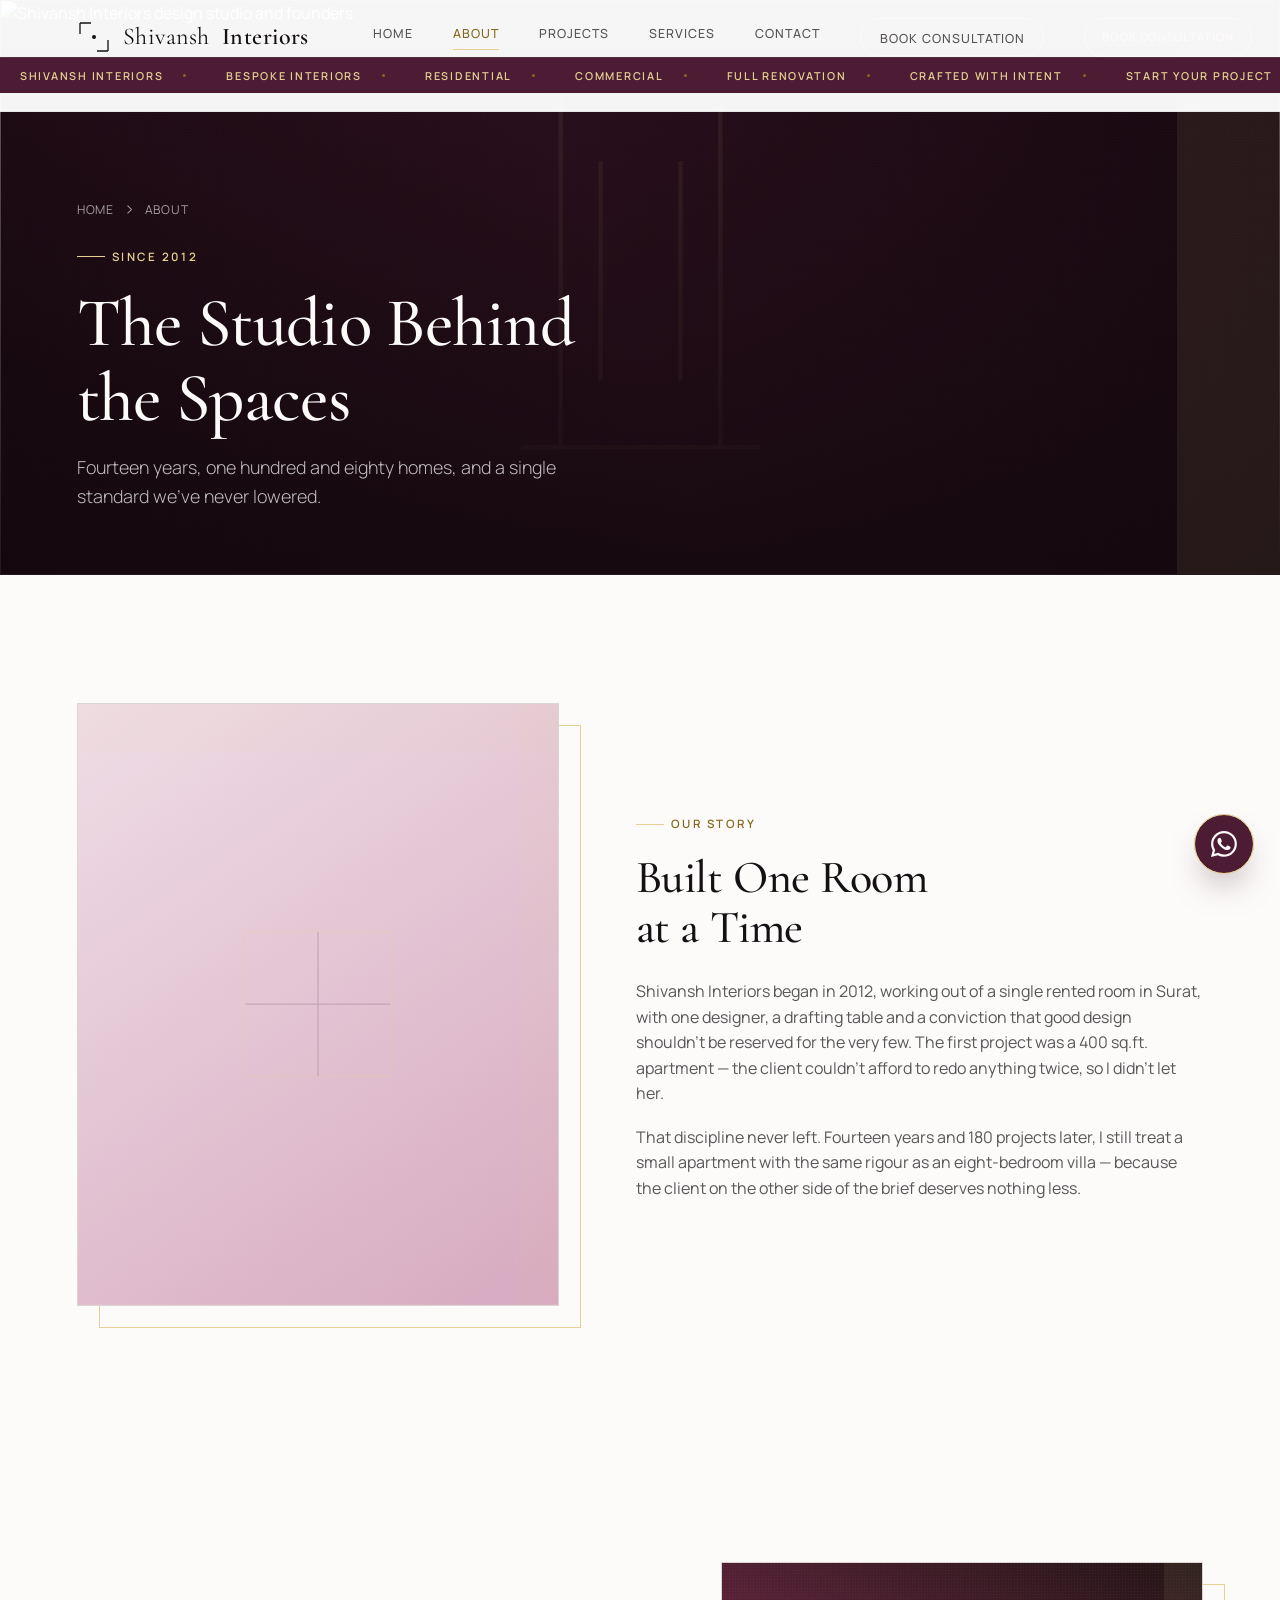
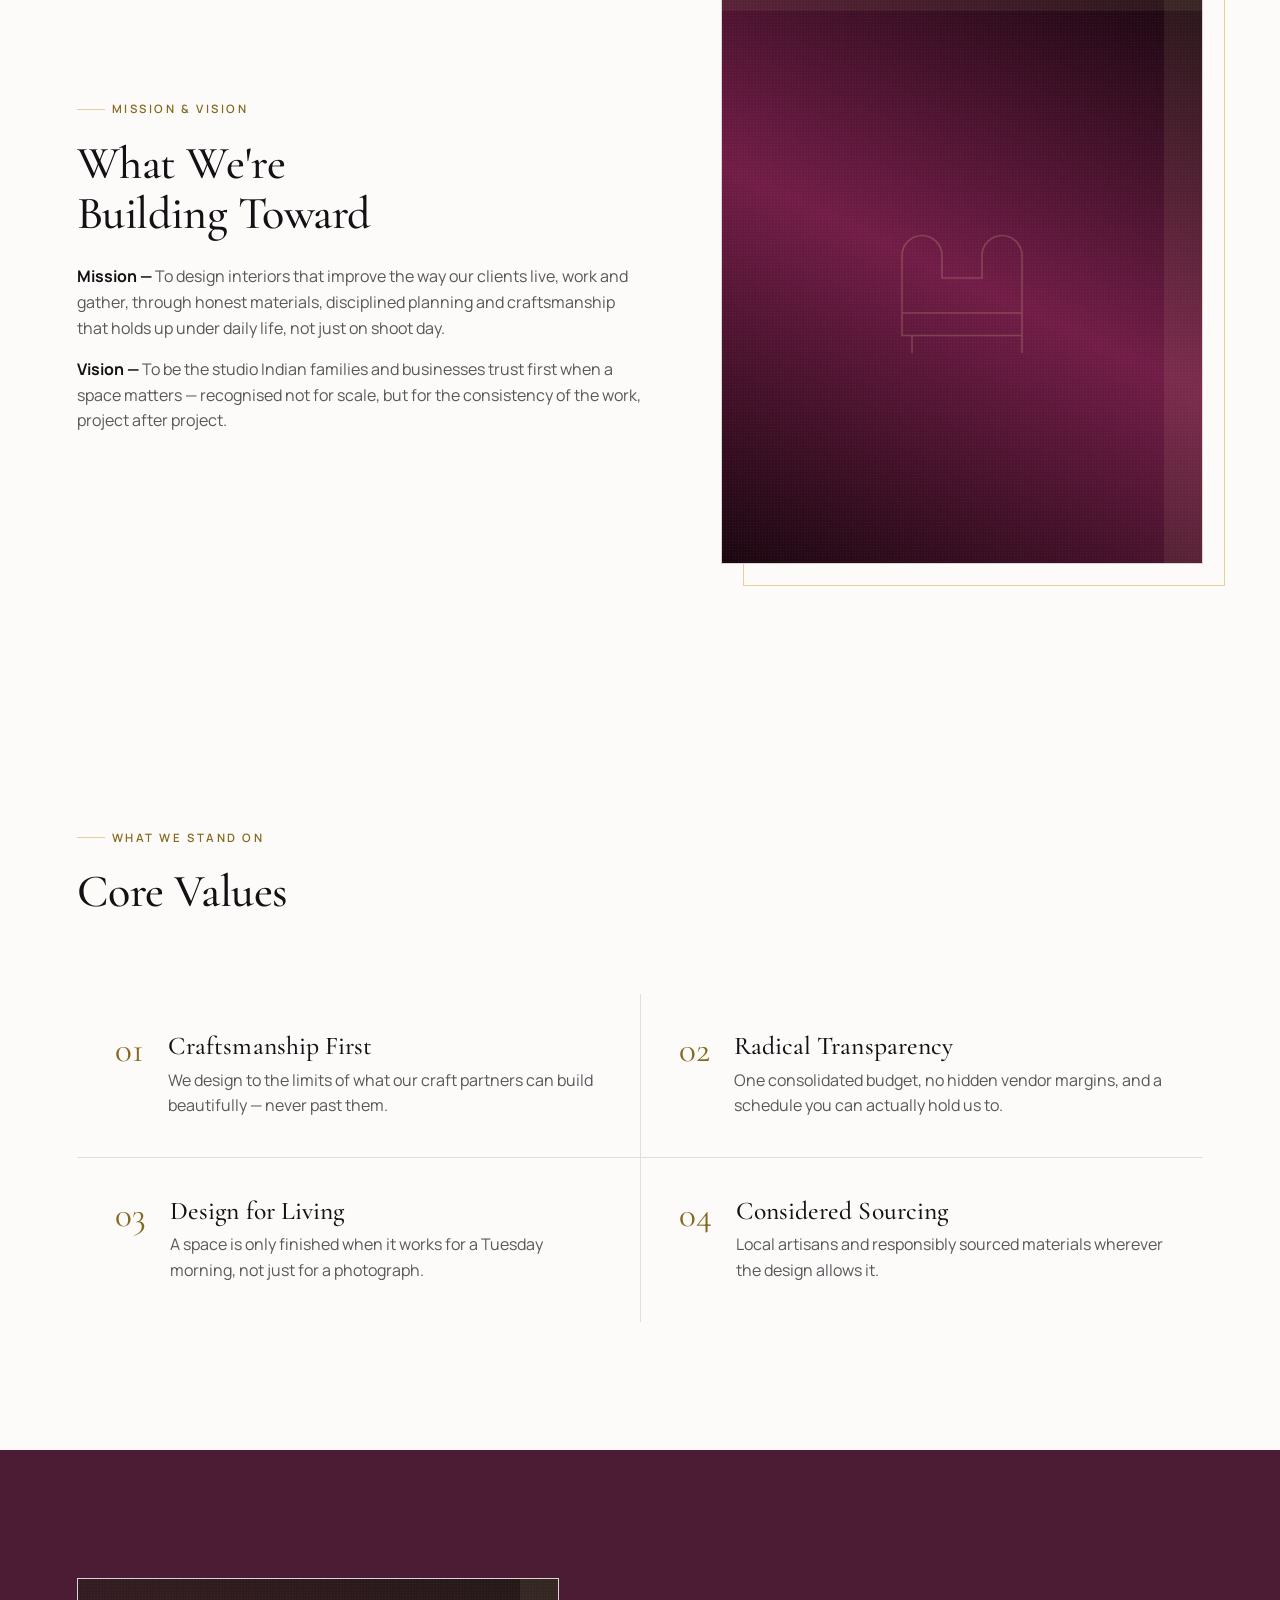
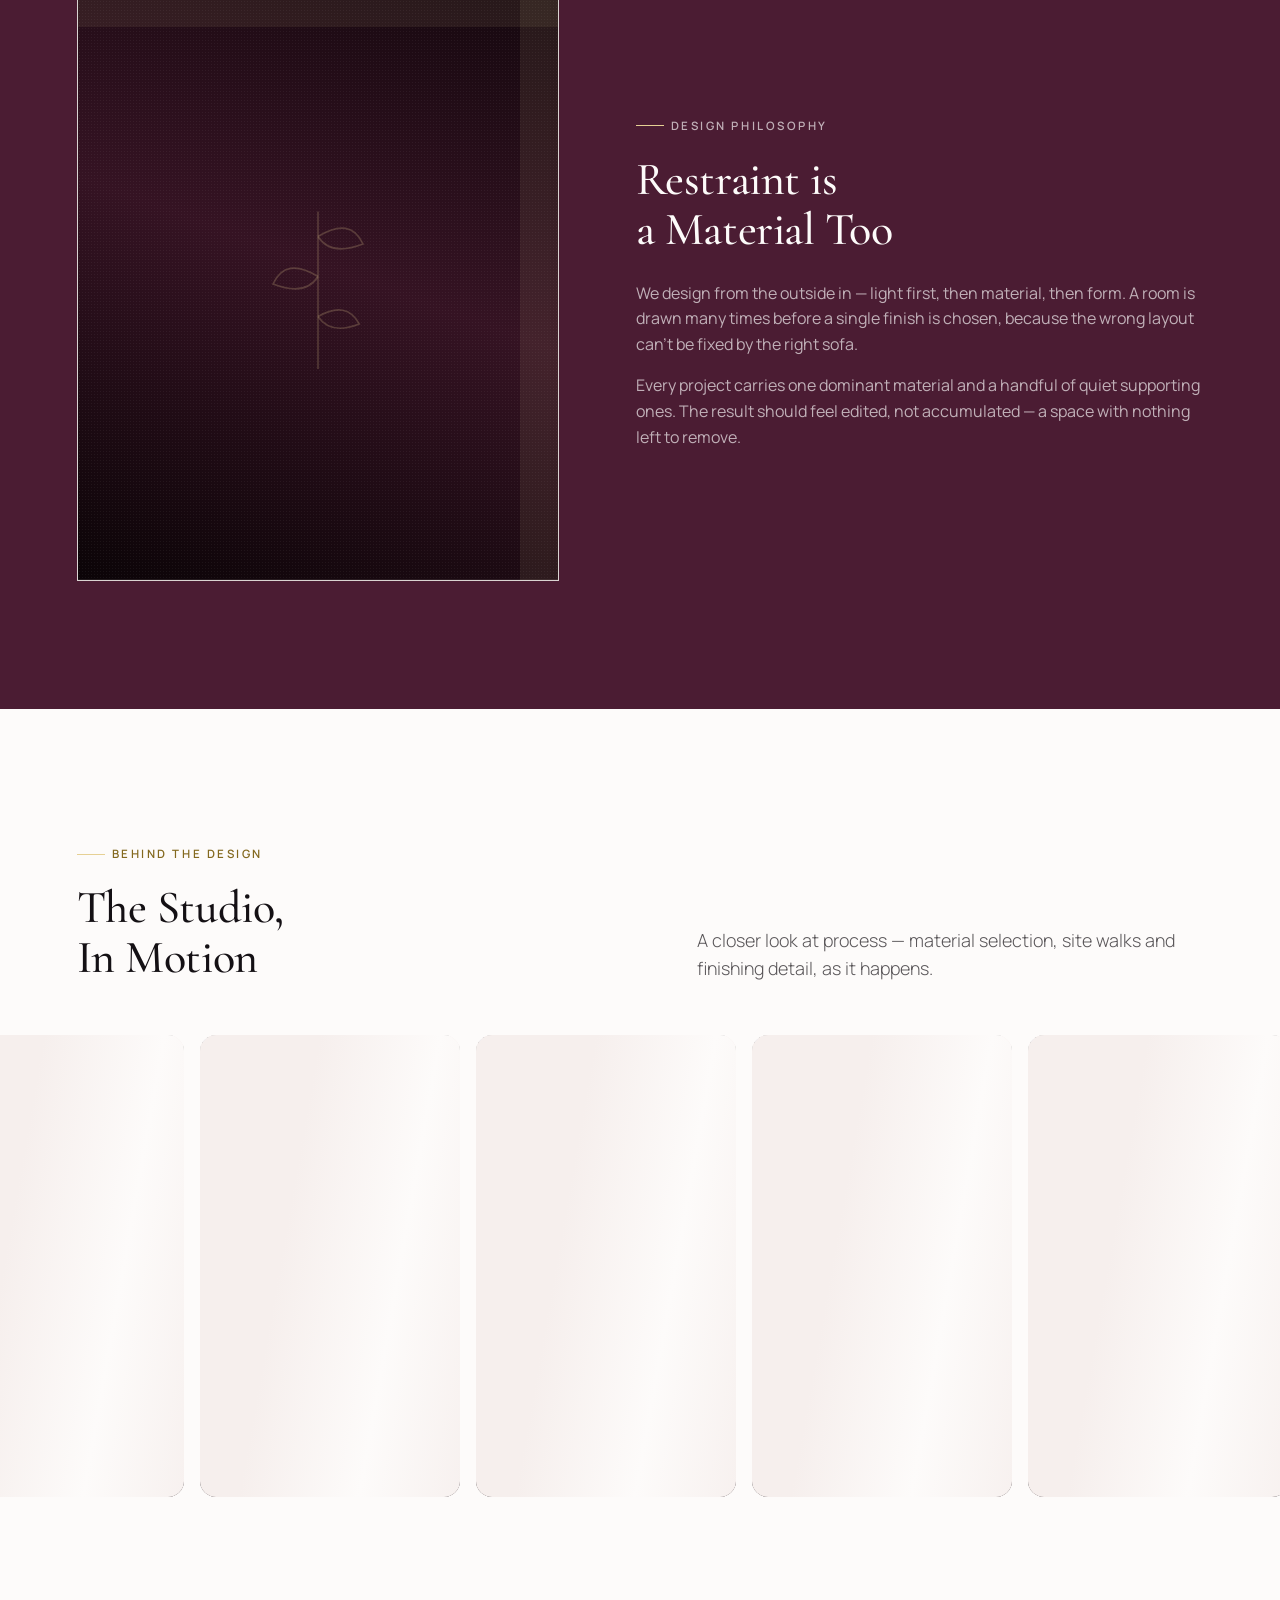
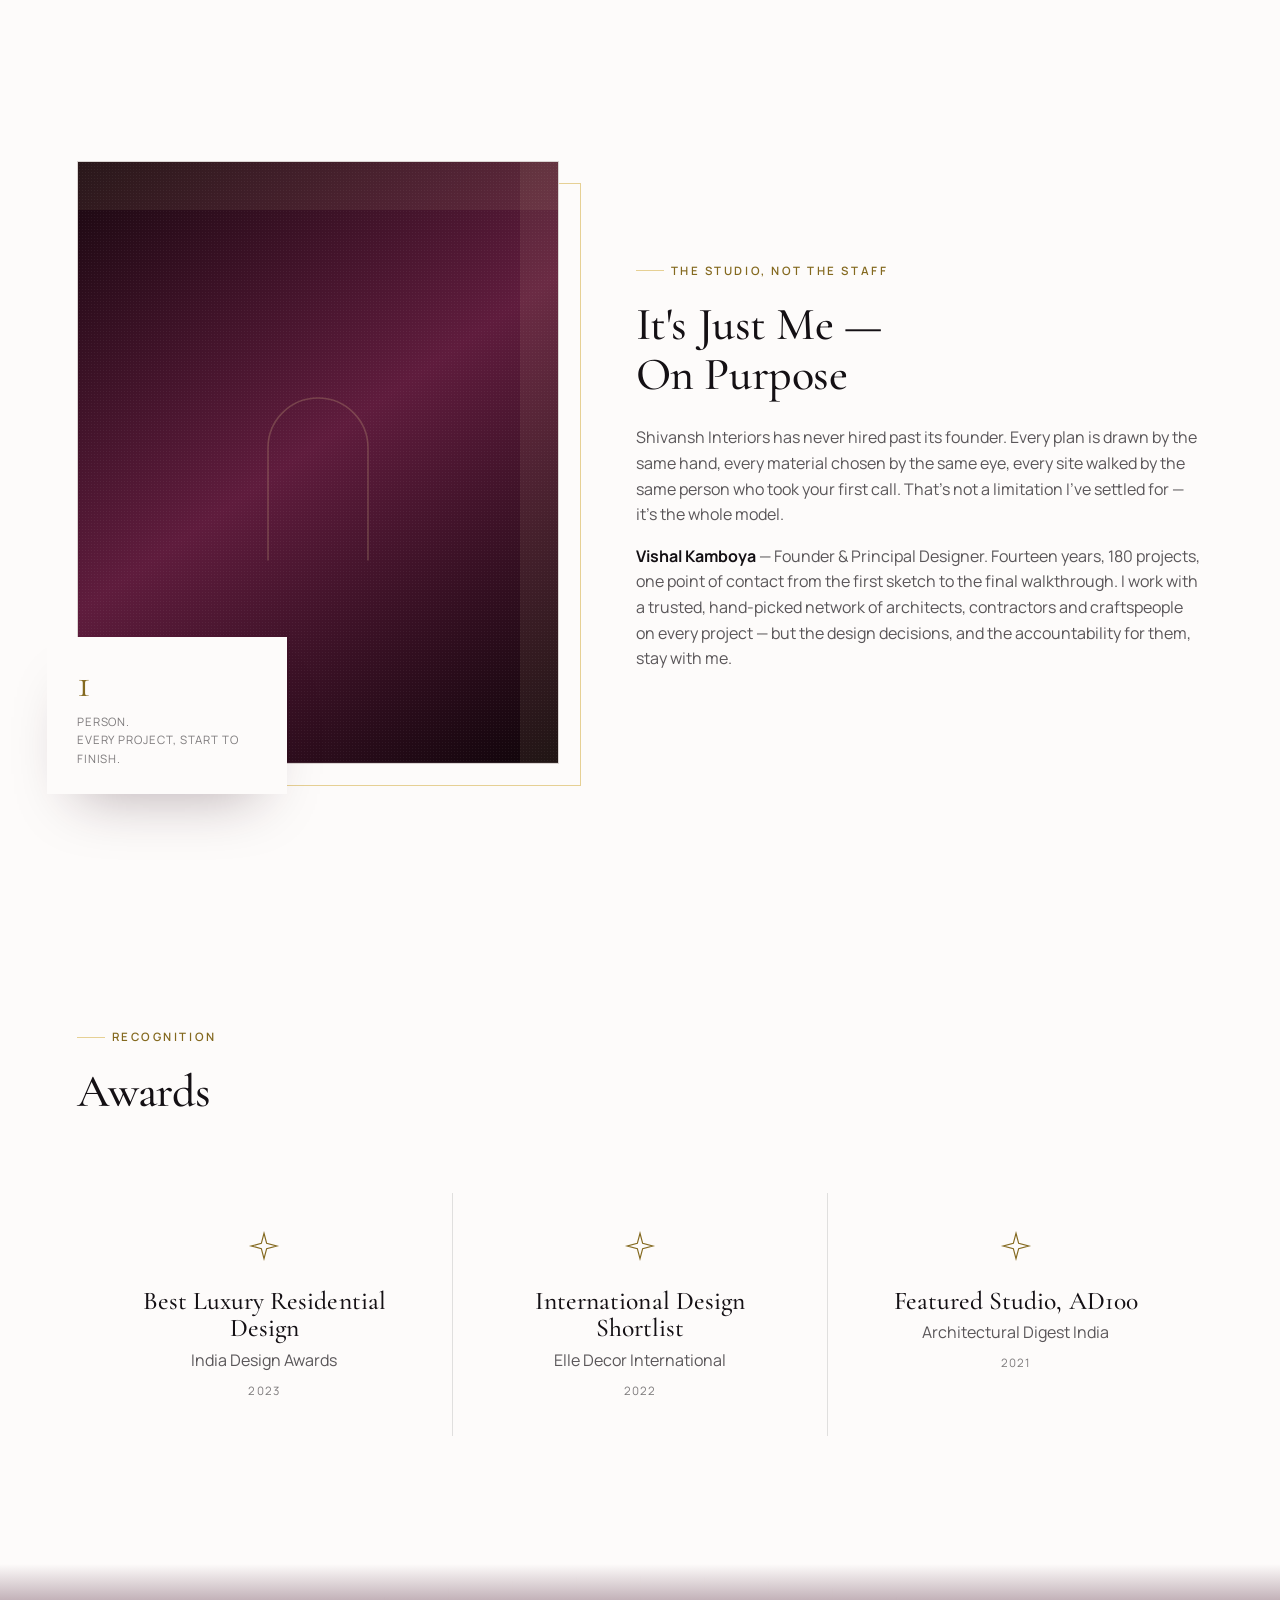
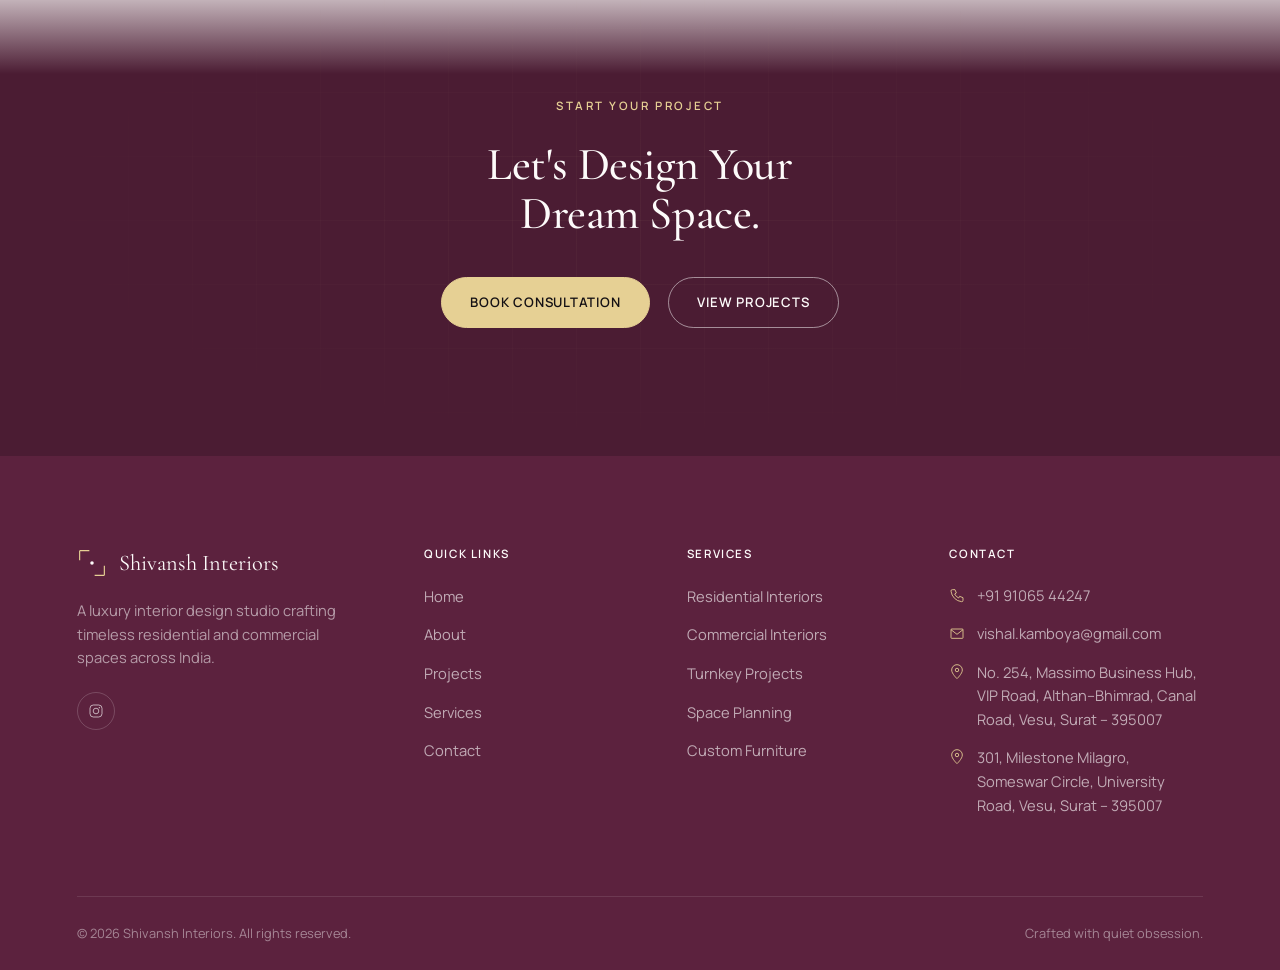
==== about.html @ e12e5e9d "Add files via upload" ====
<!DOCTYPE html>
<html lang="en">
<head>
<meta charset="UTF-8">
<meta name="viewport" content="width=device-width, initial-scale=1.0">
<title>About Us — Shivansh Interiors</title>
<meta name="description" content="The story, philosophy and founder behind Shivansh Interiors — a luxury interior design studio crafting timeless residential and commercial spaces since 2012.">
<link rel="canonical" href="https://mayankmandhyani.github.io/Shivansh-interior-2/about.html">
<meta property="og:type" content="website">
<meta property="og:site_name" content="Shivansh Interiors">
<meta property="og:title" content="About Us — Shivansh Interiors">
<meta property="og:description" content="The story, philosophy and founder behind Shivansh Interiors — a luxury interior design studio crafting timeless residential and commercial spaces since 2012.">
<meta property="og:url" content="https://mayankmandhyani.github.io/Shivansh-interior-2/about.html">
<meta property="og:image" content="https://images.unsplash.com/photo-1531971589569-0d9370cbe1e5?auto=format&fit=crop&w=1200&h=630&q=75">
<meta property="og:image:width" content="1200">
<meta property="og:image:height" content="630">
<meta name="twitter:card" content="summary_large_image">
<meta name="twitter:title" content="About Us — Shivansh Interiors">
<meta name="twitter:description" content="The story, philosophy and founder behind Shivansh Interiors — a luxury interior design studio crafting timeless residential and commercial spaces since 2012.">
<meta name="twitter:image" content="https://images.unsplash.com/photo-1531971589569-0d9370cbe1e5?auto=format&fit=crop&w=1200&h=630&q=75">
<meta name="theme-color" content="#4B1C33">
<link rel="icon" type="image/svg+xml" href="favicon.svg">
<link rel="preconnect" href="https://fonts.googleapis.com">
<link rel="stylesheet" href="style.css">
<script type="application/ld+json">
{
  "@context": "https://schema.org",
  "@type": "HomeAndConstructionBusiness",
  "name": "Shivansh Interiors",
  "description": "Luxury residential and commercial interior design studio offering villas, apartments and turnkey interior projects.",
  "telephone": "+91-9106544247",
  "email": "vishal.kamboya@gmail.com",
  "priceRange": "$$$",
  "founder": {
    "@type": "Person",
    "name": "Vishal Kamboya"
  },
  "address": {
    "@type": "PostalAddress",
    "streetAddress": "No. 254, Massimo Business Hub, VIP Road, Althan-Bhimrad, Canal Road, Vesu",
    "addressLocality": "Surat",
    "addressRegion": "Gujarat",
    "postalCode": "395007",
    "addressCountry": "IN"
  },
  "url": "https://mayankmandhyani.github.io/Shivansh-interior-2/about.html",
  "image": "https://images.unsplash.com/photo-1531971589569-0d9370cbe1e5?auto=format&fit=crop&w=1200&h=630&q=75",
  "sameAs": [
    "https://www.instagram.com/shivash_interior/"
  ]
}
</script>
</head>
<body>
<div class="loader" id="pageLoader" aria-hidden="true">
  <div class="loader__mark"><svg viewBox="0 0 34 34" fill="none"><path d="M3 3H14M3 3V14" stroke="currentColor" stroke-width="1.3"/><path d="M31 31H20M31 31V20" stroke="currentColor" stroke-width="1.3"/><circle cx="17" cy="17" r="2" fill="currentColor"/></svg></div>
  <div class="loader__word">Shivansh Interiors</div>
  <div class="loader__bar"><div class="loader__bar-fill" id="loaderFill"></div></div>
  <div class="loader__pct" id="loaderPct">0%</div>
</div>


<!-- ============ NAVBAR ============ -->
<header class="nav nav--solid">
  <div class="nav__inner">
    <a href="index.html" class="nav__logo" aria-label="Shivansh Interiors — Home">
      <svg class="nav__mark" viewBox="0 0 34 34" fill="none" aria-hidden="true"><path d="M3 3H14M3 3V14" stroke="currentColor" stroke-width="1.3"/><path d="M31 31H20M31 31V20" stroke="currentColor" stroke-width="1.3"/><circle cx="17" cy="17" r="2" fill="currentColor"/></svg>
      Shivansh <strong>Interiors</strong>
    </a>
    <div class="nav__backdrop" id="navBackdrop" aria-hidden="true"></div>
    <nav class="nav__links" id="navLinks">
      <a href="index.html" data-page="index.html">Home</a>
      <a href="about.html" data-page="about.html">About</a>
      <a href="projects.html" data-page="projects.html">Projects</a>
      <a href="index.html#services">Services</a>
      <a href="index.html#contact">Contact</a>
      <a data-cw-trigger href="https://wa.me/919106544247?text=Hi,%20I'd%20like%20to%20discuss%20my%20interior%20design%20project." class="btn btn--on-dark btn--sm nav__cta-mobile">Book Consultation</a>
    </nav>
    <a data-cw-trigger href="https://wa.me/919106544247?text=Hi,%20I'd%20like%20to%20discuss%20my%20interior%20design%20project." class="btn btn--on-dark btn--sm nav__cta">Book Consultation</a>
    <button class="nav__toggle" id="navToggle" aria-label="Toggle menu" aria-expanded="false" aria-controls="navLinks">
      <span></span><span></span><span></span>
    </button>
  </div>
  <div class="marquee" aria-hidden="true">
    <div class="marquee__track">
      <div class="marquee__seq">
        <span class="marquee__item">Shivansh Interiors</span>
        <span class="marquee__item">Bespoke Interiors</span>
        <span class="marquee__item">Residential</span>
        <span class="marquee__item">Commercial</span>
        <span class="marquee__item">Full Renovation</span>
        <span class="marquee__item">Crafted With Intent</span>
        <span class="marquee__item">Start Your Project</span>
      </div>
      <div class="marquee__seq">
        <span class="marquee__item">Shivansh Interiors</span>
        <span class="marquee__item">Bespoke Interiors</span>
        <span class="marquee__item">Residential</span>
        <span class="marquee__item">Commercial</span>
        <span class="marquee__item">Full Renovation</span>
        <span class="marquee__item">Crafted With Intent</span>
        <span class="marquee__item">Start Your Project</span>
      </div>
    </div>
  </div>
</header>

<!-- ============ PAGE HERO ============ -->
<section class="page-hero">
  <div class="page-hero__media">
    <div class="media media--b"><img class="media__zoom" src="https://images.unsplash.com/photo-1512917774080-9991f1c4c750?auto=format&fit=crop&w=1400&q=75" alt="Shivansh Interiors design studio and founders"></div>
  </div>
  <div class="page-hero__scrim"></div>
  <div class="page-hero__content">
    <div class="wrap reveal">
      <div class="crumb"><a href="index.html">Home</a><svg viewBox="0 0 13 14" fill="none"><path d="M4 2L9 7L4 12" stroke="currentColor" stroke-width="1.3"/></svg><span>About</span></div>
      <p class="eyebrow eyebrow--light">Since 2012</p>
      <h1 style="margin-top:20px">The Studio Behind<br>the Spaces</h1>
      <p class="lede">Fourteen years, one hundred and eighty homes, and a single standard we've never lowered.</p>
    </div>
  </div>
</section>

<!-- ============ OUR STORY ============ -->
<section class="section">
  <div class="wrap">
    <div class="split reveal">
      <div class="split__media">
        <div class="media media--stone" style="--ar:4/5"><img class="media__zoom" src="https://images.unsplash.com/photo-1497215728101-856f4ea42174?auto=format&fit=crop&w=1400&q=75" alt="Early sketch and material board from a Shivansh Interiors project" loading="lazy"></div>
        <div class="split__frame" aria-hidden="true"></div>
      </div>
      <div class="split__body">
        <p class="eyebrow">Our Story</p>
        <h2>Built One Room<br>at a Time</h2>
        <p>Shivansh Interiors began in 2012, working out of a single rented room in Surat, with one designer, a drafting table and a conviction that good design shouldn't be reserved for the very few. The first project was a 400 sq.ft. apartment — the client couldn't afford to redo anything twice, so I didn't let her.</p>
        <p>That discipline never left. Fourteen years and 180 projects later, I still treat a small apartment with the same rigour as an eight-bedroom villa — because the client on the other side of the brief deserves nothing less.</p>
      </div>
    </div>
  </div>
</section>

<!-- ============ MISSION & VISION ============ -->
<section class="section">
  <div class="wrap">
    <div class="split split--reverse reveal">
      <div class="split__media">
        <div class="media media--c" style="--ar:4/5"><img class="media__zoom" src="https://images.unsplash.com/photo-1618221195710-dd6b41faaea6?auto=format&fit=crop&w=1400&q=75" alt="Completed Shivansh Interiors residential project" loading="lazy"></div>
        <div class="split__frame" aria-hidden="true"></div>
      </div>
      <div class="split__body">
        <p class="eyebrow">Mission &amp; Vision</p>
        <h2>What We're<br>Building Toward</h2>
        <p><strong style="color:var(--ink)">Mission —</strong> To design interiors that improve the way our clients live, work and gather, through honest materials, disciplined planning and craftsmanship that holds up under daily life, not just on shoot day.</p>
        <p style="margin-top:16px"><strong style="color:var(--ink)">Vision —</strong> To be the studio Indian families and businesses trust first when a space matters — recognised not for scale, but for the consistency of the work, project after project.</p>
      </div>
    </div>
  </div>
</section>

<!-- ============ CORE VALUES ============ -->
<section class="section">
  <div class="wrap">
    <div class="section-head reveal">
      <div class="section-head__title">
        <p class="eyebrow">What We Stand On</p>
        <h2>Core Values</h2>
      </div>
    </div>
    <div class="values reveal">
      <div class="value-card">
        <div class="value-card__n">01</div>
        <div><h3>Craftsmanship First</h3><p style="margin-top:8px">We design to the limits of what our craft partners can build beautifully — never past them.</p></div>
      </div>
      <div class="value-card">
        <div class="value-card__n">02</div>
        <div><h3>Radical Transparency</h3><p style="margin-top:8px">One consolidated budget, no hidden vendor margins, and a schedule you can actually hold us to.</p></div>
      </div>
      <div class="value-card">
        <div class="value-card__n">03</div>
        <div><h3>Design for Living</h3><p style="margin-top:8px">A space is only finished when it works for a Tuesday morning, not just for a photograph.</p></div>
      </div>
      <div class="value-card">
        <div class="value-card__n">04</div>
        <div><h3>Considered Sourcing</h3><p style="margin-top:8px">Local artisans and responsibly sourced materials wherever the design allows it.</p></div>
      </div>
    </div>
  </div>
</section>

<!-- ============ DESIGN PHILOSOPHY ============ -->
<section class="section section--charcoal">
  <div class="wrap">
    <div class="split reveal">
      <div class="split__media">
        <div class="media media--d" style="--ar:4/5"><img class="media__zoom" src="https://images.unsplash.com/photo-1566041510394-cf7c8fe21800?auto=format&fit=crop&w=1400&q=75" alt="Material and texture detail from a Shivansh Interiors project" loading="lazy"></div>
      </div>
      <div class="split__body">
        <p class="eyebrow eyebrow--light">Design Philosophy</p>
        <h2 style="color:var(--white)">Restraint is<br>a Material Too</h2>
        <p>We design from the outside in — light first, then material, then form. A room is drawn many times before a single finish is chosen, because the wrong layout can't be fixed by the right sofa.</p>
        <p style="margin-top:16px">Every project carries one dominant material and a handful of quiet supporting ones. The result should feel edited, not accumulated — a space with nothing left to remove.</p>
      </div>
    </div>
  </div>
</section>

<!-- ============ IN MOTION (video showcase) ============
     PLACEHOLDER CONTENT — no real video files exist yet. Each card
     below shows a real project photo as its poster/fallback, exactly
     like the rest of this site's placeholder-image system elsewhere.
     To drop in a real clip once you have one: replace the commented
     <video> block with an uncommented one, pointing src at your
     actual .mp4 file, and remove the <img class="evs-poster"> line
     right above it. Nothing else needs to change — the card, caption,
     sound toggle, and autoplay logic already work off whichever one
     (video or poster) is actually present. See evs.js. -->
<section class="section evs">
  <div class="wrap">
    <div class="section-head reveal">
      <div class="section-head__title">
        <p class="eyebrow">Behind the Design</p>
        <h2 style="margin-top:20px">The Studio,<br>In Motion</h2>
      </div>
      <p class="lede">A closer look at process — material selection, site walks and finishing detail, as it happens.</p>
    </div>
  </div>

  <div class="evs-grid" id="evsGrid" role="list">

    <div class="evs-card" style="--evs-i:0" role="listitem">
      <div class="evs-media">
        <div class="evs-skeleton" aria-hidden="true"></div>
        <!-- Once you have a real clip, uncomment this block and delete
             the <img class="evs-poster"> line below it. The sound button
             is optional — only add it if the clip actually has audio
             worth hearing; evs.js already checks for a video before
             wiring the button up, so leaving it out is safe too.
        <video class="evs-video" autoplay muted loop playsinline webkit-playsinline preload="auto" disablepictureinpicture disableremoteplayback aria-hidden="true" tabindex="-1" poster="POSTER_IMAGE_URL_HERE">
          <source src="YOUR_VIDEO.mp4" type="video/mp4">
        </video>
        <button type="button" class="evs-sound" aria-pressed="false" aria-label="Unmute video">
          <svg class="evs-icon-muted" width="14" height="14" viewBox="0 0 24 24" fill="none" aria-hidden="true"><path d="M11 5 6 9H2v6h4l5 4V5Z" fill="currentColor"/><path d="M23 9l-6 6M17 9l6 6" stroke="currentColor" stroke-width="2" stroke-linecap="round"/></svg>
          <svg class="evs-icon-unmuted" width="14" height="14" viewBox="0 0 24 24" fill="none" aria-hidden="true" hidden><path d="M11 5 6 9H2v6h4l5 4V5Z" fill="currentColor"/><path d="M15.5 8.5a5 5 0 0 1 0 7M18.5 5.5a9 9 0 0 1 0 13" stroke="currentColor" stroke-width="2" stroke-linecap="round"/></svg>
        </button>
        -->
        <img class="evs-poster" src="https://images.unsplash.com/photo-1618221195710-dd6b41faaea6?auto=format&fit=crop&w=800&q=75" alt="" loading="lazy">
        <div class="evs-overlay">
          <p class="evs-overlay__kicker">Material Selection</p>
          <p class="evs-overlay__title">Choosing the Palette</p>
        </div>
      </div>
    </div>

    <div class="evs-card" style="--evs-i:1" role="listitem">
      <div class="evs-media">
        <div class="evs-skeleton" aria-hidden="true"></div>
        <img class="evs-poster" src="https://images.unsplash.com/photo-1566041510394-cf7c8fe21800?auto=format&fit=crop&w=800&q=75" alt="" loading="lazy">
        <div class="evs-overlay">
          <p class="evs-overlay__kicker">Site Detail</p>
          <p class="evs-overlay__title">Texture, Up Close</p>
        </div>
      </div>
    </div>

    <div class="evs-card" style="--evs-i:2" role="listitem">
      <div class="evs-media">
        <div class="evs-skeleton" aria-hidden="true"></div>
        <img class="evs-poster" src="https://images.unsplash.com/photo-1550053808-52a75a05955d?auto=format&fit=crop&w=800&q=75" alt="" loading="lazy">
        <div class="evs-overlay">
          <p class="evs-overlay__kicker">Finishing</p>
          <p class="evs-overlay__title">The Final Pass</p>
        </div>
      </div>
    </div>

    <div class="evs-card" style="--evs-i:3" role="listitem">
      <div class="evs-media">
        <div class="evs-skeleton" aria-hidden="true"></div>
        <img class="evs-poster" src="https://images.unsplash.com/photo-1497215728101-856f4ea42174?auto=format&fit=crop&w=800&q=75" alt="" loading="lazy">
        <div class="evs-overlay">
          <p class="evs-overlay__kicker">Concept</p>
          <p class="evs-overlay__title">From Sketch to Space</p>
        </div>
      </div>
    </div>

    <div class="evs-card" style="--evs-i:4" role="listitem">
      <div class="evs-media">
        <div class="evs-skeleton" aria-hidden="true"></div>
        <img class="evs-poster" src="https://images.unsplash.com/photo-1604328698692-f76ea9498e76?auto=format&fit=crop&w=800&q=75" alt="" loading="lazy">
        <div class="evs-overlay">
          <p class="evs-overlay__kicker">Handover</p>
          <p class="evs-overlay__title">A Finished Room</p>
        </div>
      </div>
    </div>

  </div>
</section>

<!-- ============ FOUNDER ============ -->
<section class="section">
  <div class="wrap">
    <div class="split reveal">
      <div class="split__media">
        <!-- Replace with: <img src="vishal-kamboya.jpg" alt="Portrait of Vishal Kamboya, Founder and Principal Designer of Shivansh Interiors"> -->
        <div class="media media--a" style="--ar:4/5"><div class="media__zoom"></div></div>
        <div class="split__frame" aria-hidden="true"></div>
        <div class="split__figure">
          <div class="num">1</div>
          <div class="cap">Person.<br>Every project, start to finish.</div>
        </div>
      </div>
      <div class="split__body">
        <p class="eyebrow">The Studio, Not the Staff</p>
        <h2>It's Just Me —<br>On Purpose</h2>
        <p>Shivansh Interiors has never hired past its founder. Every plan is drawn by the same hand, every material chosen by the same eye, every site walked by the same person who took your first call. That's not a limitation I've settled for — it's the whole model.</p>
        <p style="margin-top:16px"><strong style="color:var(--ink)">Vishal Kamboya</strong> — Founder &amp; Principal Designer. Fourteen years, 180 projects, one point of contact from the first sketch to the final walkthrough. I work with a trusted, hand-picked network of architects, contractors and craftspeople on every project — but the design decisions, and the accountability for them, stay with me.</p>
      </div>
    </div>
  </div>
</section>

<!-- ============ AWARDS ============ -->
<section class="section">
  <div class="wrap">
    <div class="section-head reveal">
      <div class="section-head__title">
        <p class="eyebrow">Recognition</p>
        <h2>Awards</h2>
      </div>
    </div>
    <div class="awards reveal">
      <div class="award-card">
        <svg viewBox="0 0 32 32" fill="none"><path d="M16 4L18.5 13.5L28 16L18.5 18.5L16 28L13.5 18.5L4 16L13.5 13.5L16 4Z" stroke="currentColor" stroke-width="1.1"/></svg>
        <h3>Best Luxury Residential Design</h3>
        <p style="margin-top:6px">India Design Awards</p>
        <div class="yr">2023</div>
      </div>
      <div class="award-card">
        <svg viewBox="0 0 32 32" fill="none"><path d="M16 4L18.5 13.5L28 16L18.5 18.5L16 28L13.5 18.5L4 16L13.5 13.5L16 4Z" stroke="currentColor" stroke-width="1.1"/></svg>
        <h3>International Design Shortlist</h3>
        <p style="margin-top:6px">Elle Decor International</p>
        <div class="yr">2022</div>
      </div>
      <div class="award-card">
        <svg viewBox="0 0 32 32" fill="none"><path d="M16 4L18.5 13.5L28 16L18.5 18.5L16 28L13.5 18.5L4 16L13.5 13.5L16 4Z" stroke="currentColor" stroke-width="1.1"/></svg>
        <h3>Featured Studio, AD100</h3>
        <p style="margin-top:6px">Architectural Digest India</p>
        <div class="yr">2021</div>
      </div>
    </div>
  </div>
</section>

<!-- ============ CTA ============ -->
<section class="cta" id="contact">
  <div class="cta__grid" aria-hidden="true"></div>
  <div class="wrap cta__inner reveal">
    <p class="eyebrow eyebrow--center eyebrow--light">Start Your Project</p>
    <h2>Let's Design Your<br>Dream Space.</h2>
    <div class="cta__actions" style="margin-top:38px">
      <a data-cw-trigger href="https://wa.me/919106544247?text=Hi,%20I'd%20like%20to%20discuss%20my%20interior%20design%20project." class="btn btn--primary">Book Consultation</a>
      <a href="projects.html" class="btn btn--on-dark">View Projects</a>
    </div>
  </div>
</section>

<!-- ============ FOOTER ============ -->
<footer class="footer">
  <div class="wrap">
    <div class="footer__grid">
      <div>
        <a href="index.html" class="footer__logo">
          <svg class="footer__mark" viewBox="0 0 34 34" fill="none" aria-hidden="true"><path d="M3 3H14M3 3V14" stroke="currentColor" stroke-width="1.3"/><path d="M31 31H20M31 31V20" stroke="currentColor" stroke-width="1.3"/><circle cx="17" cy="17" r="2" fill="currentColor"/></svg>
          Shivansh Interiors
        </a>
        <p>A luxury interior design studio crafting timeless residential and commercial spaces across India.</p>
        <div class="footer__social">
          <a href="https://www.instagram.com/shivash_interior/" aria-label="Instagram" target="_blank" rel="noopener"><svg viewBox="0 0 24 24" fill="none"><rect x="3" y="3" width="18" height="18" rx="5" stroke="currentColor" stroke-width="1.3"/><circle cx="12" cy="12" r="4.2" stroke="currentColor" stroke-width="1.3"/><circle cx="17" cy="7" r="1" fill="currentColor"/></svg></a>
        </div>
      </div>
      <div>
        <h5>Quick Links</h5>
        <ul class="footer__links">
          <li><a href="index.html">Home</a></li>
          <li><a href="about.html">About</a></li>
          <li><a href="projects.html">Projects</a></li>
          <li><a href="index.html#services">Services</a></li>
          <li><a href="index.html#contact">Contact</a></li>
        </ul>
      </div>
      <div>
        <h5>Services</h5>
        <ul class="footer__links">
          <li><a href="index.html#services">Residential Interiors</a></li>
          <li><a href="index.html#services">Commercial Interiors</a></li>
          <li><a href="index.html#services">Turnkey Projects</a></li>
          <li><a href="index.html#services">Space Planning</a></li>
          <li><a href="index.html#services">Custom Furniture</a></li>
        </ul>
      </div>
      <div>
        <h5>Contact</h5>
        <ul class="footer__contact">
          <li><svg viewBox="0 0 24 24" fill="none"><path d="M5 4h4l2 5-2.5 1.5a12 12 0 006 6L16 14l5 2v4a2 2 0 01-2.2 2A18 18 0 013 6.2 2 2 0 015 4z" stroke="currentColor" stroke-width="1.3"/></svg> +91 91065 44247</li>
          <li><svg viewBox="0 0 24 24" fill="none"><rect x="3" y="6" width="18" height="14" rx="1" stroke="currentColor" stroke-width="1.3"/><path d="M3 7L12 14L21 7" stroke="currentColor" stroke-width="1.3"/></svg> vishal.kamboya@gmail.com</li>
          <li><svg viewBox="0 0 24 24" fill="none"><path d="M12 22S4 14.5 4 9a8 8 0 1116 0c0 5.5-8 13-8 13z" stroke="currentColor" stroke-width="1.3"/><circle cx="12" cy="9" r="2.6" stroke="currentColor" stroke-width="1.3"/></svg> No. 254, Massimo Business Hub, VIP Road, Althan&ndash;Bhimrad, Canal Road, Vesu, Surat &ndash; 395007</li>
          <li><svg viewBox="0 0 24 24" fill="none"><path d="M12 22S4 14.5 4 9a8 8 0 1116 0c0 5.5-8 13-8 13z" stroke="currentColor" stroke-width="1.3"/><circle cx="12" cy="9" r="2.6" stroke="currentColor" stroke-width="1.3"/></svg> 301, Milestone Milagro, Someswar Circle, University Road, Vesu, Surat &ndash; 395007</li>
        </ul>
      </div>
    </div>
    <div class="footer__bottom">
      <span>© <span data-current-year>2026</span> Shivansh Interiors. All rights reserved.</span>
      <span>Crafted with quiet obsession.</span>
    </div>
  </div>
</footer>

<!-- ============ WHATSAPP FLOAT ============ -->
<a href="https://wa.me/919106544247?text=Hi,%20I'd%20like%20to%20discuss%20my%20interior%20design%20project." class="wa-float" aria-label="Chat with us on WhatsApp" target="_blank" rel="noopener">
  <span class="wa-float__ring" aria-hidden="true"></span>
  <svg viewBox="0 0 16 16" fill="currentColor"><path d="M13.601 2.326A7.85 7.85 0 0 0 7.994 0C3.627 0 .068 3.558.064 7.926c0 1.399.366 2.76 1.057 3.965L0 16l4.204-1.102a7.9 7.9 0 0 0 3.79.965h.004c4.368 0 7.926-3.558 7.93-7.93A7.9 7.9 0 0 0 13.6 2.326zM7.994 14.521a6.6 6.6 0 0 1-3.356-.92l-.24-.144-2.494.654.666-2.433-.156-.251a6.56 6.56 0 0 1-1.007-3.505c0-3.626 2.957-6.584 6.591-6.584a6.56 6.56 0 0 1 4.66 1.931 6.56 6.56 0 0 1 1.928 4.66c-.004 3.639-2.961 6.592-6.592 6.592m3.615-4.934c-.197-.099-1.17-.578-1.353-.646-.182-.065-.315-.099-.445.099-.133.197-.513.646-.627.775-.114.133-.232.148-.43.05-.197-.1-.836-.308-1.592-.985-.59-.525-.985-1.175-1.103-1.372-.114-.198-.011-.304.088-.403.087-.088.197-.232.296-.346.1-.114.133-.198.198-.33.065-.134.034-.248-.015-.347-.05-.099-.445-1.076-.612-1.47-.16-.389-.323-.335-.445-.34-.114-.007-.247-.007-.38-.007a.73.73 0 0 0-.529.247c-.182.198-.691.677-.691 1.654s.71 1.916.81 2.049c.098.133 1.394 2.132 3.383 2.992.47.205.84.326 1.129.418.475.152.904.129 1.246.08.38-.058 1.171-.48 1.338-.943.164-.464.164-.86.114-.943-.049-.084-.182-.133-.38-.232"/></svg>
</a>

<script src="evs.js"></script>
<script src="main.js"></script>
<script src="cw-loader.js" defer></script>
</body>
</html>
---- style.css ----
/* ==========================================================================
   SHIVANSH INTERIORS — Design System
   Tokens: warm architectural neutrals, ink black, single luxury gold accent.
   Signature device: "drafting marks" — thin gold leader-lines and plan
   annotations (No. 01, PLAN A) borrowed from architectural drawing sets,
   used because the content genuinely is an indexed set of services/plans.
   ========================================================================== */

@import url('https://fonts.googleapis.com/css2?family=Cormorant+Garamond:ital,wght@0,300;0,400;0,500;0,600;1,400&family=Manrope:wght@300;400;500;600;700&display=swap');

:root{
  --white:#FDFBFA;
  --ink:#141014;
  --ink-70:rgba(20,16,20,.7);
  --ink-55:rgba(20,16,20,.55);
  --ink-35:rgba(20,16,20,.35);
  --line:rgba(20,16,20,.12);
  --line-soft:rgba(20,16,20,.07);
  --gold:#E6D094;
  --gold-dim:#84691F;
  --gold-10:rgba(230,208,148,.14);
  --stone:#F6EFED;
  --stone-dark:#EBDDDA;
  --charcoal:#4B1C33;
  --charcoal-2:#5C223E;
  --cream-ink:rgba(246,239,237,.7);

  --serif:'Cormorant Garamond', Georgia, serif;
  --sans:'Manrope', -apple-system, BlinkMacSystemFont, sans-serif;

  --container:1360px;
  --gutter:clamp(24px, 6vw, 96px);
  --gutter-sm:clamp(20px, 4vw, 48px);

  --ease:cubic-bezier(.16,1,.3,1);
  /* Three deliberate speeds, nothing else — every transition in this
     file uses one of these. Previously there were 11 different
     hand-picked durations (.2s through 1s) with no system behind
     them; consolidating removes the "why is this one different"
     accidental variance the eye picks up on even without consciously
     clocking it. */
  --dur-fast:.35s;   /* small state changes: icon nudges, underlines, colour swaps */
  --dur-base:.5s;    /* the default: button/card hovers, most component transitions */
  --dur-slow:.7s;    /* larger movement: drawer, modal, panel-scale reveals */
  --dur-reveal:.9s;  /* scroll-triggered entrance reveals only */

  /* Spacing scale — every padding/margin/gap in this file should
     trace back to one of these. Not a hard rule for every single
     value (a few compositional one-offs are legitimate), but the
     default, not the exception. */
  --sp-1:4px; --sp-2:8px; --sp-3:12px; --sp-4:16px; --sp-5:20px;
  --sp-6:24px; --sp-7:32px; --sp-8:40px; --sp-9:48px; --sp-10:64px;
  --sp-11:80px; --sp-12:96px;

  --radius-pill:999px;
}

/* ---------- Reset ---------- */
*,*::before,*::after{box-sizing:border-box;margin:0;padding:0;-webkit-tap-highlight-color:transparent}
html{scroll-behavior:smooth}
@media (prefers-reduced-motion: reduce){
  html{scroll-behavior:auto}
  *,*::before,*::after{animation-duration:.001ms !important;animation-iteration-count:1 !important;transition-duration:.001ms !important;scroll-behavior:auto !important}
}
body{
  font-family:var(--sans);
  color:var(--ink);
  background:var(--white);
  -webkit-font-smoothing:antialiased;
  -moz-osx-font-smoothing:grayscale;
  font-weight:400;
  line-height:1.6;
  overflow-x:hidden;
}
img{max-width:100%;display:block}
a{color:inherit;text-decoration:none}
ul{list-style:none}
button{font:inherit;background:none;border:0;cursor:pointer;color:inherit}
input,textarea{font:inherit}
h1,h2,h3,h4{font-family:var(--serif);font-weight:500;line-height:1.08;letter-spacing:.002em}
:focus-visible{outline:2px solid var(--gold-dim);outline-offset:3px}

.wrap{max-width:var(--container);margin-inline:auto;padding-inline:var(--gutter)}

/* ---------- Type scale ---------- */
.eyebrow{
  display:inline-flex;align-items:center;gap:.6em;
  font-family:var(--sans);font-size:.72rem;font-weight:600;
  letter-spacing:.22em;text-transform:uppercase;color:var(--gold-dim);
}
.eyebrow::before{content:'';width:28px;height:1px;background:var(--gold)}
.eyebrow--center{justify-content:center}
.eyebrow--center::before{display:none}
.eyebrow--light{color:var(--gold)}

h1,.h1{font-size:clamp(2.6rem, 5.4vw, 5.2rem);letter-spacing:-.01em}
h2,.h2{font-size:clamp(2.1rem, 3.6vw, 3.4rem);letter-spacing:-.01em}
h3,.h3{font-size:clamp(1.4rem, 2vw, 1.9rem)}
h4,.h4{font-size:1.15rem;font-family:var(--sans);font-weight:600;letter-spacing:.01em}

p{color:var(--ink-70)}
.lede{font-size:clamp(1.05rem,1.4vw,1.25rem);font-weight:300;color:var(--ink-70);max-width:46ch}

.italic{font-style:italic}
.serif{font-family:var(--serif)}

/* ---------- Buttons (fully rounded, per brief) ---------- */
.btn{
  display:inline-flex;align-items:center;justify-content:center;gap:.6em;
  padding:1.05em 2.15em;
  border-radius:var(--radius-pill);
  font-family:var(--sans);font-size:.82rem;font-weight:600;
  letter-spacing:.06em;text-transform:uppercase;
  white-space:nowrap;
  transition:background-color var(--dur-base) var(--ease), color var(--dur-base) var(--ease), border-color var(--dur-base) var(--ease), transform var(--dur-base) var(--ease), box-shadow var(--dur-base) var(--ease);
  will-change:transform;
}
.btn:hover{transform:translateY(-2px)}
.btn:active{transform:translateY(0)}
.btn svg{width:15px;height:15px;flex:none;transition:transform var(--dur-base) var(--ease)}
.btn:hover svg{transform:translateX(3px)}

.btn--primary{background:var(--gold);color:var(--ink);border:1px solid var(--gold)}
.btn--primary:hover{background:var(--gold-dim);border-color:var(--gold-dim);box-shadow:0 14px 30px -12px rgba(169,135,28,.55)}

.btn--secondary{background:transparent;color:var(--ink);border:1px solid var(--ink)}
.btn--secondary:hover{background:var(--ink);color:var(--white)}

.btn--on-dark{background:transparent;color:var(--white);border:1px solid rgba(255,255,255,.5)}
.btn--on-dark:hover{background:var(--white);color:var(--ink);border-color:var(--white)}

.btn--ghost-gold{background:transparent;color:var(--gold);border:1px solid var(--gold)}
.btn--ghost-gold:hover{background:var(--gold);color:var(--ink)}

.btn--sm{padding:.8em 1.5em;font-size:.72rem}

/* ---------- Reveal-on-scroll ---------- */
.reveal{opacity:0;transform:translateY(30px);transition:opacity var(--dur-reveal) var(--ease), transform var(--dur-reveal) var(--ease)}
.reveal.is-visible{opacity:1;transform:none}
.reveal-stagger > *{opacity:0;transform:translateY(24px);transition:opacity var(--dur-reveal) var(--ease), transform var(--dur-reveal) var(--ease)}
.reveal-stagger.is-visible > *{opacity:1;transform:none}
.reveal-stagger.is-visible > *:nth-child(1){transition-delay:.05s}
.reveal-stagger.is-visible > *:nth-child(2){transition-delay:.15s}
.reveal-stagger.is-visible > *:nth-child(3){transition-delay:.25s}
.reveal-stagger.is-visible > *:nth-child(4){transition-delay:.35s}
.reveal-stagger.is-visible > *:nth-child(5){transition-delay:.45s}
.reveal-stagger.is-visible > *:nth-child(6){transition-delay:.55s}
@media (prefers-reduced-motion: reduce){
  .reveal,.reveal-stagger > *{opacity:1 !important;transform:none !important}
}

/* ---------- Entrance cascade (nav + hero, plays once on load) ----------
   Separate from .reveal on purpose: .reveal is scroll-triggered by
   IntersectionObserver in main.js, but the nav and hero are visible
   the instant the page loads, so this is a pure-CSS animation with a
   staggered animation-delay per element instead — no JS wiring needed. */
@keyframes riseIn{
  from{opacity:0;filter:blur(14px);transform:translateY(26px)}
  to{opacity:1;filter:blur(0);transform:translateY(0)}
}
.rise{opacity:0;animation:riseIn var(--dur-reveal) var(--ease) forwards}
@media (prefers-reduced-motion: reduce){
  .rise{opacity:1;animation:none;filter:none;transform:none}
}

/* ---------- Animated mesh gradient ("Almoayyed" / Bloom Field) ----------
   4 colour blobs as layered radial-gradients over a solid backdrop, plus
   a fractal-noise grain layer blended with `overlay`. Centres are CSS
   custom properties (--bx1..4 / --by1..4) written every frame by
   mesh-gradient.js; the values here are the exact rest-frame fallback,
   so the panel still renders correctly with JS disabled. */
.mesh-gradient{
  position:absolute;inset:0;width:100%;height:100%;
  background-color:#F0E4D0;
  background-image:
    url("data:image/svg+xml,<svg xmlns='http://www.w3.org/2000/svg' width='120' height='120'><filter id='n'><feTurbulence type='fractalNoise' baseFrequency='0.9' numOctaves='2' stitchTiles='stitch'/></filter><rect width='100%' height='100%' filter='url(%23n)' opacity='0.280'/></svg>"),
    radial-gradient(circle at var(--bx1, 66.94%) var(--by1, 46.43%), rgba(240, 228, 208, 1) 0%, rgba(240, 228, 208, 0.844) 19.02%, rgba(240, 228, 208, 0.5) 38.05%, rgba(240, 228, 208, 0.156) 57.07%, rgba(240, 228, 208, 0) 76.1%),
    radial-gradient(circle at var(--bx2, 34.69%) var(--by2, 66.31%), rgba(47, 17, 32, 1) 0%, rgba(47, 17, 32, 0.844) 12.73%, rgba(47, 17, 32, 0.5) 25.45%, rgba(47, 17, 32, 0.156) 38.18%, rgba(47, 17, 32, 0) 50.9%),
    radial-gradient(circle at var(--bx3, 48.93%) var(--by3, 19.32%), rgba(75, 28, 51, 1) 0%, rgba(75, 28, 51, 0.844) 16.75%, rgba(75, 28, 51, 0.5) 33.5%, rgba(75, 28, 51, 0.156) 50.25%, rgba(75, 28, 51, 0) 67%),
    radial-gradient(circle at var(--bx4, 80.23%) var(--by4, 87.54%), rgba(230, 208, 148, 1) 0%, rgba(230, 208, 148, 0.844) 10.28%, rgba(230, 208, 148, 0.5) 20.55%, rgba(230, 208, 148, 0.156) 30.83%, rgba(230, 208, 148, 0) 41.1%);
  background-size:120px 120px, auto, auto, auto, auto;
  background-blend-mode:overlay, normal, normal, normal, normal;
}

/* ---------- Testimonials: 2-up variant (trimmed home page) ---------- */
.testimonials--2{grid-template-columns:repeat(2,1fr);max-width:840px;margin-inline:auto}
@media (max-width:700px){.testimonials--2{grid-template-columns:1fr;max-width:480px}}

/* ---------- Parallax hero (Projects page) ----------
   GSAP/ScrollTrigger drives this; see parallax.js. Deliberately no
   opacity:0 / scale here as a static rule — the JS sets that hidden
   starting state itself, right before it defines the entrance tween.
   If the CDN fails, is blocked, or JS is off, these rules never run
   and the images simply sit fully visible in their natural asymmetric
   layout — a static collage rather than a broken/invisible one. */
.parallax-hero{
  position:relative;
  height:100vh;height:100svh;min-height:640px;
  background:var(--white);
  overflow:hidden;
}
.parallax-hero__crumb{
  position:absolute;top:170px;left:var(--gutter);z-index:6;
  display:flex;gap:10px;align-items:center;
  font-size:.76rem;letter-spacing:.06em;text-transform:uppercase;color:rgba(255,255,255,.7);
}
.parallax-hero__crumb a:hover{color:var(--gold)}
.parallax-hero__crumb svg{width:11px;height:11px}

.parallax-hero__stage{position:absolute;inset:0}

.ph-img{
  position:absolute;margin:0;
  border-radius:24px;overflow:hidden;
  box-shadow:0 30px 70px -30px rgba(47,17,32,.28);
  will-change:transform;
}
.ph-img .media{--ar:auto;height:100%;border:0;border-radius:24px}
.ph-img__inner{transition:transform var(--dur-base) var(--ease)}
@media (hover:hover){
  .ph-img:hover .ph-img__inner{transform:scale(1.045) rotate(.4deg)}
  .ph-img:hover{box-shadow:0 40px 90px -26px rgba(47,17,32,.36)}
}

.ph-img--1{left:4%;top:9%;width:19%;aspect-ratio:3/4;z-index:2}
.ph-img--2{left:76%;top:5%;width:16%;aspect-ratio:1/1;z-index:3}
.ph-img--3{left:2%;top:57%;width:21%;aspect-ratio:4/3;z-index:1}
.ph-img--4{left:69%;top:49%;width:22%;aspect-ratio:3/4;z-index:4}
.ph-img--5{left:55%;top:15%;width:11%;aspect-ratio:1/1;z-index:5}
.ph-img--6{left:37%;top:76%;width:13%;aspect-ratio:4/5;z-index:2}

.parallax-hero__content{
  position:absolute;left:50%;top:50%;transform:translate(-50%,-50%);
  z-index:10;text-align:center;max-width:640px;padding-inline:24px;width:100%;
}
.parallax-hero__content h1{margin-block:22px 22px}
.parallax-hero__content .lede{margin-inline:auto}
.parallax-hero__content .eyebrow{color:var(--gold)}
.parallax-hero__content h1{color:var(--white)}
.parallax-hero__content .lede{color:rgba(255,255,255,.78)}
.parallax-hero__actions{display:flex;justify-content:center;gap:18px;margin-top:36px;flex-wrap:wrap}

@media (max-width:920px){
  .parallax-hero{height:auto;min-height:0;padding:160px var(--gutter) 64px;overflow:visible}
  .parallax-hero__crumb{position:static;margin-bottom:24px}
  .parallax-hero__content{position:static;transform:none;max-width:none;padding-inline:0}
  .parallax-hero__stage{
    position:static;margin-top:52px;
    display:grid;grid-template-columns:repeat(2,1fr);gap:16px;
  }
}

@media (max-width:920px){
  /* Homepage hero, mobile only — desktop's scattered 6-photo collage
     doesn't translate to a narrow screen the same way it works with
     room to breathe on wide viewports, so mobile gets a different,
     also-proven treatment instead: one full-bleed photo behind the
     text with a scrim, the same pattern already used successfully on
     the About/Projects page heroes. Desktop is untouched — none of
     this is scoped outside max-width:920px. */
  .hero.pin-collage{
    min-height:78vh;min-height:78svh;
    justify-content:flex-end;
    padding-top:0;
    color:var(--white);
  }
  .hero.pin-collage .hero__media{position:absolute;inset:0;order:initial}
  .hero.pin-collage .parallax-hero__stage{position:absolute;inset:0;display:block;margin-top:0}
  .hero.pin-collage .ph-img{display:none}
  .hero.pin-collage .ph-img--1{
    display:block;position:absolute;inset:0;z-index:0;
    width:100%;height:100%;aspect-ratio:auto;
  }
  .hero.pin-collage .ph-img--1 .media,
  .hero.pin-collage .ph-img--1 .media__zoom{width:100%;height:100%}
  .hero.pin-collage .hero__scrim{display:block}
  .hero.pin-collage .hero__content{order:initial}
  .hero.pin-collage .hero__kicker{color:var(--gold)}
  .hero.pin-collage .hero__sub{color:rgba(255,255,255,.78)}
  .hero.pin-collage h1{color:var(--white)}
  .hero.pin-collage .btn--secondary{background:transparent;color:var(--white);border-color:rgba(255,255,255,.5)}
  .hero.pin-collage .hero__scroll{display:none}
}

/* ---------- Placeholder media panels ----------
   Stand-ins for real photography: a warm, editorial gradient plus a
   fine-line motif from the studio's "drafting mark" system (arch,
   colonnade, armchair, botanical, floor plan), so each panel reads as
   an intentional graphic mark rather than a missing image. Swap the
   .media__zoom element for a real <img src="..." alt="..."> when
   photography is ready — see HTML comments beside each usage.
   z-index map: ::after (gradient, 0) < .media__zoom / real <img> (1)
   < ::before (gold corner frame, 2) — so a dropped-in photo always
   shows above the placeholder and beneath the corner accent. */
.media{
  position:relative;overflow:hidden;background:var(--stone);
  aspect-ratio:var(--ar, 4/5);
  border:1px solid var(--line);
}
.media::after{
  content:'';position:absolute;inset:0;z-index:0;
  background-image:
    var(--motif, none),
    radial-gradient(circle at 1.5px 1.5px, rgba(255,255,255,.05) 1px, transparent 0),
    linear-gradient(var(--m1, 145deg), var(--c1,#171310) 0%, var(--c2,#4a3521) 48%, var(--c3,#0b0907) 100%);
  background-repeat:no-repeat, repeat, no-repeat;
  background-position:center, 0 0, center;
  background-size:52% auto, 3px 3px, cover;
}
.media::before{
  content:'';position:absolute;inset:0;z-index:2;pointer-events:none;
  background-image:
    linear-gradient(90deg, transparent 0 92%, var(--gold-10) 92% 100%),
    linear-gradient(0deg, transparent 0 92%, var(--gold-10) 92% 100%);
  opacity:.6;
}
.media__zoom{position:absolute;inset:0;z-index:1;width:100%;height:100%;object-fit:cover;transition:transform 1.2s var(--ease)}
.media__zoom[data-load-failed]{display:none}
.media--a{--c1:#18070F;--c2:#5F1C3D;--c3:#0E0409;--motif:url("data:image/svg+xml,%3Csvg%20xmlns=%27http://www.w3.org/2000/svg%27%20viewBox=%270%200%20200%20200%27%3E%3Cpath%20d=%27M60%20178V88a40%2040%200%200180%200v90%27%20fill=%27none%27%20stroke=%27rgba%28230,208,148,0.22%29%27%20stroke-width=%271.3%27/%3E%3C/svg%3E")}
.media--b{--c1:#14080E;--c2:#3E192B;--c3:#0B0408;--m1:70deg;--motif:url("data:image/svg+xml,%3Csvg%20xmlns=%27http://www.w3.org/2000/svg%27%20viewBox=%270%200%20200%20200%27%3E%3Cpath%20d=%27M70%2042h60M76%2042v106M124%2042v106M64%20148h72%27%20fill=%27none%27%20stroke=%27rgba%28230,208,148,0.22%29%27%20stroke-width=%271.3%27/%3E%3Cpath%20d=%27M88%2062v66M112%2062v66%27%20fill=%27none%27%20stroke=%27rgba%28230,208,148,0.22%29%27%20stroke-width=%271.3%27/%3E%3C/svg%3E")}
.media--c{--c1:#1B0710;--c2:#721D47;--c3:#10040A;--m1:25deg;--motif:url("data:image/svg+xml,%3Csvg%20xmlns=%27http://www.w3.org/2000/svg%27%20viewBox=%270%200%20200%20200%27%3E%3Cpath%20d=%27M52%20122v-28a16%2016%200%200132%200v18h32v-18a16%2016%200%200132%200v28%27%20fill=%27none%27%20stroke=%27rgba%28230,208,148,0.22%29%27%20stroke-width=%271.3%27/%3E%3Cpath%20d=%27M52%20122v36h96v-36M52%20140h96M60%20158v14M148%20158v14%27%20fill=%27none%27%20stroke=%27rgba%28230,208,148,0.22%29%27%20stroke-width=%271.3%27/%3E%3C/svg%3E")}
.media--d{--c1:#13070D;--c2:#351323;--c3:#0B0407;--m1:200deg;--motif:url("data:image/svg+xml,%3Csvg%20xmlns=%27http://www.w3.org/2000/svg%27%20viewBox=%270%200%20200%20200%27%3E%3Cpath%20d=%27M100%20172V46%27%20fill=%27none%27%20stroke=%27rgba%28230,208,148,0.22%29%27%20stroke-width=%271.3%27/%3E%3Cpath%20d=%27M100%2066q26-16%2036%206q-26%2010-36-6M100%2098q-26-16-36%206q26%2010%2036-6M100%20130q23-13%2033%206q-23%209-33-6%27%20fill=%27none%27%20stroke=%27rgba%28230,208,148,0.22%29%27%20stroke-width=%271.3%27/%3E%3C/svg%3E")}
.media--stone{--c1:#EEDDE5;--c2:#E3C4D3;--c3:#D6A9BF;--motif:url("data:image/svg+xml,%3Csvg%20xmlns=%27http://www.w3.org/2000/svg%27%20viewBox=%270%200%20200%20200%27%3E%3Cpath%20d=%27M42%2042h116v116H42z%27%20fill=%27none%27%20stroke=%27rgba%28230,208,148,0.24%29%27%20stroke-width=%271.3%27/%3E%3Cpath%20d=%27M42%20100h116M100%2042v116%27%20fill=%27none%27%20stroke=%27rgba%2847,17,32,0.16%29%27%20stroke-width=%271%27/%3E%3C/svg%3E")}
.media--stone::before{opacity:.35}

/* ---------- Navbar ---------- */
.nav{
  position:fixed;inset-inline:0;top:0;z-index:100;
  padding-block:26px;
  transition:padding var(--dur-base) var(--ease), background-color var(--dur-base) var(--ease), box-shadow var(--dur-base) var(--ease), border-color var(--dur-base) var(--ease);
  border-bottom:1px solid transparent;
}
.nav__inner{
  max-width:var(--container);margin-inline:auto;padding-inline:var(--gutter);
  display:flex;align-items:center;justify-content:space-between;gap:32px;
}
.nav__logo{display:flex;align-items:center;gap:12px;font-family:var(--serif);font-size:1.5rem;letter-spacing:.02em;color:var(--white);transition:color var(--dur-base) var(--ease)}
.nav__logo strong{font-weight:600}
.nav__mark{width:34px;height:34px;flex:none}
.nav__mark path{stroke:currentColor}

.nav__links{display:flex;align-items:center;gap:40px}
.nav__links a{
  position:relative;font-size:.78rem;letter-spacing:.08em;text-transform:uppercase;
  color:rgba(255,255,255,.92);font-weight:500;padding-bottom:6px;
  transition:color var(--dur-base) var(--ease);
}
.nav__links a::after{
  content:'';position:absolute;left:0;right:100%;bottom:0;height:1px;background:var(--gold);
  transition:right var(--dur-fast) var(--ease);
}
.nav__links a:hover::after,.nav__links a.is-active::after{right:0}
.nav__links a.is-active{color:var(--gold)}

.nav__cta{margin-left:8px}
.nav__toggle{display:none;width:26px;height:18px;position:relative;color:var(--white);transition:color var(--dur-base) var(--ease)}
.nav__toggle::before{content:'';position:absolute;top:50%;left:50%;width:44px;height:44px;transform:translate(-50%,-50%)}

/* ---------- Announcement marquee ----------
   Lives as a second row inside <header class="nav"> — the SAME
   position:fixed box nav already uses, not a second fixed/sticky
   system. It just flows as a normal block below .nav__inner, so it
   automatically tracks nav's own height (which already changes on
   scroll via padding-block) with zero JS and zero manual pixel math.
   No z-index of its own: it's not position:fixed itself, so it
   naturally paints below the mobile drawer (which IS fixed, with its
   own z-index) without any extra rule needed. */
.marquee{
  overflow:hidden;
  background:var(--charcoal);
  border-top:1px solid rgba(255,255,255,.08);
  padding-block:11px;
}
.marquee__track{
  display:flex;width:max-content;
  animation:marqueeScroll 30s linear infinite;
}
.marquee:hover .marquee__track{animation-duration:60s}
.marquee__seq{
  display:flex;align-items:center;flex:none;
  padding-inline:0;
}
.marquee__item{
  display:inline-flex;align-items:center;gap:20px;
  padding-inline:20px;
  font-family:var(--sans);font-size:.68rem;font-weight:600;
  letter-spacing:.16em;text-transform:uppercase;
  color:var(--gold);white-space:nowrap;line-height:1.2;
}
.marquee__item::after{content:'';width:3px;height:3px;border-radius:50%;background:var(--gold-dim);flex:none}

@keyframes marqueeScroll{
  from{transform:translate3d(0,0,0)}
  to{transform:translate3d(-50%,0,0)}
}

@media (max-width:600px){
  .marquee__track{animation-duration:24s}
  .marquee__item{font-size:.62rem;letter-spacing:.12em;gap:14px;padding-inline:14px}
}
@media (min-width:1440px){
  .marquee__track{animation-duration:36s}
}

@media (prefers-reduced-motion: reduce){
  .marquee__track{animation:none;width:100%;display:block}
  .marquee__seq:nth-child(n+2){display:none}
  .marquee__seq{
    display:block;width:100%;
    overflow:hidden;white-space:nowrap;text-overflow:ellipsis;
    text-align:center;
  }
}

.nav__toggle span{position:absolute;left:0;right:0;height:1px;background:currentColor;transition:transform var(--dur-base) var(--ease), opacity var(--dur-base) var(--ease)}
.nav__toggle span:nth-child(1){top:0}
.nav__toggle span:nth-child(2){top:50%;transform:translateY(-50%)}
.nav__toggle span:nth-child(3){bottom:0}

.nav.is-scrolled{background:rgba(253,251,250,.92);-webkit-backdrop-filter:blur(14px);backdrop-filter:blur(14px);border-color:var(--line-soft);box-shadow:0 8px 30px -20px rgba(47,17,32,.25)}
.nav.is-scrolled .nav__logo,.nav.is-scrolled .nav__toggle{color:var(--ink)}
.nav.is-scrolled .nav__links a{color:var(--ink-70)}
.nav.is-scrolled .nav__links a.is-active{color:var(--gold-dim)}
.nav.is-scrolled .nav__cta .btn--on-dark{color:var(--ink);border-color:var(--ink)}
.nav.is-scrolled .nav__cta .btn--on-dark:hover{background:var(--ink);color:var(--white)}
.nav.is-scrolled{padding-block:18px}

/* page without dark hero (about/projects) — navbar starts solid */
.nav--solid{background:rgba(255,255,255,.96);border-color:var(--line-soft);padding-block:18px}
.nav--solid .nav__logo,.nav--solid .nav__toggle{color:var(--ink)}
.nav--solid .nav__links a{color:var(--ink-70)}
.nav--solid .nav__links a.is-active{color:var(--gold-dim)}
.nav--solid .nav__cta .btn--on-dark{color:var(--ink);border-color:var(--ink)}
.nav--solid .nav__cta .btn--on-dark:hover{background:var(--ink);color:var(--white)}

@media (max-width:920px){
  .nav__toggle{display:block}

  /* Real backdrop — click-outside-to-close target, and visually
     dims whatever's still peeking past the drawer on short viewports. */
  .nav__backdrop{
    position:fixed;inset:0;z-index:1;
    background:rgba(32,11,21,.55);
    opacity:0;visibility:hidden;
    transition:opacity var(--dur-base) var(--ease), visibility 0s .4s;
  }
  .nav__backdrop.is-open{
    opacity:1;visibility:visible;
    transition:opacity var(--dur-base) var(--ease), visibility 0s 0s;
  }

  .nav__links{
    position:fixed;inset:0 0 auto 0;top:0;z-index:2;
    flex-direction:column;align-items:flex-start;gap:0;
    background:var(--charcoal);
    padding:110px var(--gutter) calc(40px + env(safe-area-inset-bottom, 0px));
    max-height:100vh;max-height:100dvh;
    overflow-y:auto;-webkit-overflow-scrolling:touch;
    transform:translateY(-100%);
    /* visibility (not just the off-screen transform) is what
       guarantees the closed drawer can never be tabbed into or
       accidentally hit-tested — opacity/transform alone can't fully
       rule that out. Delayed on close so the slide-out is still
       visible; instant on open so it's interactive immediately. */
    visibility:hidden;
    transition:transform var(--dur-slow) var(--ease), visibility 0s var(--dur-slow);
  }
  .nav__links.is-open{
    transform:translateY(0);
    visibility:visible;
    transition:transform var(--dur-slow) var(--ease), visibility 0s 0s;
  }
  #navLinks a{color:rgba(255,255,255,.68);font-size:1rem;width:100%;padding-block:16px;border-bottom:1px solid rgba(255,255,255,.1)}
  #navLinks a.is-active{color:var(--gold)}
  .nav__links a::after{display:none}
  .nav__cta{display:none}
  .nav__links .nav__cta-mobile{display:inline-flex;margin-top:24px}

  /* The floating WhatsApp button sits at z-index:200 — above the
     drawer's own stacking (z-index:100 on .nav). Left alone it would
     visually float on top of the open menu. Hide it while open. */
  body.nav-is-open .wa-float{
    opacity:0;visibility:hidden;pointer-events:none;
    transition:opacity var(--dur-fast) var(--ease), visibility 0s .3s;
  }
}

/* ---------- Hero ---------- */
.hero{
  position:relative;min-height:100vh;min-height:100svh;display:flex;flex-direction:column;justify-content:flex-end;
  color:var(--ink);overflow:hidden;background:var(--white);
}
.hero__media{position:absolute;inset:0}
.hero__media .media{aspect-ratio:auto;height:100%;--ar:auto}
.hero__scrim{position:absolute;inset:0;display:none;background:
  linear-gradient(180deg, rgba(75,28,51,.35) 0%, rgba(75,28,51,.15) 30%, rgba(75,28,51,.55) 72%, rgba(32,11,21,.92) 100%);
}
.hero__content{position:relative;z-index:2;padding:0 var(--gutter) clamp(64px,9vw,120px)}
.hero.pin-collage{justify-content:center}
.hero.pin-collage .hero__content{z-index:10;padding-bottom:0}
.hero__content .wrap{padding-inline:0}
.hero__kicker{color:var(--gold-dim);margin-bottom:22px}
.hero h1{max-width:14ch;margin-bottom:22px}
.hero__sub{color:var(--ink-70);font-weight:300;max-width:44ch;font-size:clamp(1rem,1.3vw,1.2rem);margin-bottom:44px}
.hero__actions{display:flex;flex-wrap:wrap;gap:18px}
.hero__scroll{
  position:absolute;right:var(--gutter);bottom:40px;z-index:2;
  display:flex;flex-direction:column;align-items:center;gap:14px;
  color:var(--ink-55);font-size:.68rem;letter-spacing:.24em;text-transform:uppercase;
}
.hero__scroll-line{width:1px;height:56px;background:linear-gradient(180deg, var(--gold-dim), transparent);position:relative;overflow:hidden}
.hero__scroll-line::after{content:'';position:absolute;left:0;top:-100%;width:100%;height:100%;background:var(--gold-dim);animation:scrollLine 2.2s var(--ease) infinite}
@keyframes scrollLine{0%{top:-100%}60%{top:100%}100%{top:100%}}
@media (prefers-reduced-motion:reduce){.hero__scroll-line::after{animation:none;top:0}}

/* ---------- Section shells ---------- */
.section{padding-block:clamp(80px,10vw,150px)}

/* ---------- Seam bridges ----------
   Hero -> #about: a true overlap blend, not a color-matching guess.
   #about is pulled up by 40px (negative margin) so its top edge sits
   INSIDE the hero's own box, then #about's own background is masked
   from fully transparent (revealing the hero's actual rendered
   pixels underneath — whatever the animated mesh gradient + scrim
   currently look like, guaranteed pixel-identical since it's the
   same pixels, not an approximation) to fully opaque by the point
   where hero's box actually ends. Below that, #about renders
   normally. 40px is deliberately small: it's comfortably inside
   hero's own bottom padding (min 64px) and stops exactly at the
   scroll-cue's bottom edge (bottom:40px), so neither hero's text nor
   the scroll cue ever sits inside the blended zone.
   -webkit-mask-image is required — this fails silently (no blend,
   but no breakage either) on Safari/iOS without it. */
#about{
  position:relative;z-index:1;
  background:var(--white);
  margin-top:-40px;
  -webkit-mask-image:linear-gradient(to bottom, transparent 0, #000 40px, #000 100%);
          mask-image:linear-gradient(to bottom, transparent 0, #000 40px, #000 100%);
}
.cta::before{
  content:'';position:absolute;top:0;left:0;right:0;height:110px;z-index:0;
  background:linear-gradient(180deg, var(--white) 0%, transparent 100%);
  pointer-events:none;
}
.section--stone{background:var(--stone)}
.section--charcoal{background:var(--charcoal);color:var(--white)}
.section--charcoal p{color:rgba(255,255,255,.65)}
.section--tight{padding-block:clamp(56px,7vw,96px)}
.section-head{display:flex;justify-content:space-between;align-items:flex-end;gap:40px;margin-bottom:clamp(48px,6vw,84px)}
.section-head__title{max-width:22ch}
.section-head__title h2{margin-top:var(--sp-5)}
.section-head .lede{margin-top:18px}

.divider{height:1px;background:var(--line);border:0}
.divider--dark{background:rgba(255,255,255,.14)}

/* ---------- About / editorial split ---------- */
.split{display:grid;grid-template-columns:.85fr 1fr;gap:clamp(32px,6vw,110px);align-items:center}
.split--reverse{grid-template-columns:1fr .85fr}
.split--reverse .split__media{order:2}
.split__media{position:relative}
.split__media .media{--ar:4/5}
.split__frame{position:absolute;inset:22px -22px -22px 22px;border:1px solid var(--gold);z-index:-1}
.split__figure{position:absolute;bottom:-30px;left:-30px;background:var(--white);padding:26px 30px;box-shadow:0 30px 60px -30px rgba(47,17,32,.35);max-width:240px}
.split--reverse .split__figure{left:auto;right:-30px}
.split__figure .num{font-family:var(--serif);font-size:2.6rem;color:var(--gold-dim);line-height:1}
.split__figure .cap{font-size:.72rem;letter-spacing:.08em;text-transform:uppercase;color:var(--ink-55);margin-top:8px}
.split__body h2{margin-block:var(--sp-5) 26px}
.split__body p + p{margin-top:18px}
.split__stats{display:flex;gap:clamp(24px,4vw,56px);margin-top:42px;flex-wrap:wrap}
.split__stats div{border-left:1px solid var(--line);padding-left:18px}
.split__stats .n{font-family:var(--serif);font-size:2.1rem;color:var(--ink)}
.split__stats .l{font-size:.72rem;letter-spacing:.06em;text-transform:uppercase;color:var(--ink-55);margin-top:2px}

@media (max-width:860px){
  .split,.split--reverse{grid-template-columns:1fr;gap:56px}
  .split--reverse .split__media{order:0}
  .split__figure{position:static;margin-top:-70px;margin-left:24px;width:fit-content}
  .split--reverse .split__figure{margin-left:auto;margin-right:24px}
}

/* ---------- Services ---------- */
.services{display:grid;grid-template-columns:repeat(3,1fr);gap:1px;background:var(--line)}
.service-card{
  background:var(--white);padding:clamp(32px,3vw,52px) clamp(28px,3vw,40px);
  display:flex;flex-direction:column;gap:20px;min-height:320px;
  transition:background-color var(--dur-base) var(--ease);
}
.service-card:hover{background:var(--stone)}
.service-card__top{display:flex;justify-content:space-between;align-items:flex-start}
.service-card__index{font-family:var(--serif);font-size:1rem;color:var(--gold-dim);letter-spacing:.04em}
.service-card__icon{width:38px;height:38px;color:var(--ink-35);transition:color var(--dur-base) var(--ease)}
.service-card:hover .service-card__icon{color:var(--gold-dim)}
.service-card h3{margin-top:auto}
.service-card p{font-size:.95rem}
.service-card__link{display:inline-flex;align-items:center;gap:8px;font-size:.72rem;letter-spacing:.1em;text-transform:uppercase;color:var(--ink);margin-top:auto;padding-top:6px}
.service-card__link svg{width:13px;height:13px;transition:transform var(--dur-fast) var(--ease)}
.service-card:hover .service-card__link svg{transform:translateX(4px)}

@media (max-width:920px){.services{grid-template-columns:repeat(2,1fr)}}
@media (max-width:600px){.services{grid-template-columns:1fr}}

/* ---------- Why choose us ---------- */
.pillars{display:grid;grid-template-columns:repeat(4,1fr)}
.pillar{padding:0 clamp(16px,2vw,32px);text-align:left;border-left:1px solid var(--line)}
.pillar:first-child{border-left:0;padding-left:0}
.pillar__icon{width:40px;height:40px;color:var(--gold-dim);margin-bottom:22px}
.pillar h4{margin-bottom:10px}
.pillar p{font-size:.92rem}
@media (max-width:920px){
  .pillars{grid-template-columns:repeat(2,1fr);row-gap:48px}
  .pillar:nth-child(3){border-left:0;padding-left:0}
}
@media (max-width:560px){
  .pillars{grid-template-columns:1fr;row-gap:40px}
  .pillar{border-left:0;padding-left:0}
}

/* ---------- Testimonials ---------- */
.testimonials{display:grid;grid-template-columns:repeat(3,1fr);gap:clamp(24px,3vw,48px)}
.testi{padding:clamp(30px,3vw,42px) clamp(26px,2.6vw,36px);background:var(--white);border:1px solid var(--line);position:relative}
.testi__stars{display:flex;gap:6px;color:var(--gold-dim);margin-bottom:22px}
.testi__stars svg{width:14px;height:14px}
.testi p{font-family:var(--serif);font-style:italic;font-size:1.18rem;color:var(--ink);line-height:1.5}
.testi__who{display:flex;align-items:center;gap:14px;margin-top:26px;padding-top:22px;border-top:1px solid var(--line)}
.testi__mono{width:42px;height:42px;border-radius:50%;background:var(--stone-dark);display:flex;align-items:center;justify-content:center;font-family:var(--serif);color:var(--gold-dim);font-size:1rem;flex:none}
.testi__who .name{font-size:.88rem;font-weight:600}
.testi__who .role{font-size:.76rem;color:var(--ink-55)}
@media (max-width:920px){.testimonials{grid-template-columns:1fr;max-width:560px;margin-inline:auto}}

/* ---------- CTA band ---------- */
.cta{
  position:relative;overflow:hidden;
  padding-block:clamp(80px,10vw,130px);
  background:var(--charcoal);color:var(--white);text-align:center;
}
.cta__grid{position:absolute;inset:0;opacity:.5;
  background-image:linear-gradient(rgba(230,208,148,.09) 1px, transparent 1px), linear-gradient(90deg, rgba(230,208,148,.09) 1px, transparent 1px);
  background-size:64px 64px;
  mask-image:radial-gradient(ellipse at center, black, transparent 72%);
}
.cta__inner{position:relative;z-index:2;max-width:760px;margin-inline:auto}
.cta h2{margin-block:22px 34px}
.cta__actions{display:flex;justify-content:center;flex-wrap:wrap;gap:18px}

/* ---------- Footer ---------- */
.footer{background:var(--charcoal-2);color:rgba(255,255,255,.72);padding-top:clamp(64px,7vw,100px)}
.footer__grid{display:grid;grid-template-columns:1.4fr 1fr 1fr 1.2fr;gap:clamp(32px,4vw,60px);padding-bottom:64px}
.footer__logo{display:flex;align-items:center;gap:12px;font-family:var(--serif);font-size:1.4rem;color:var(--white);margin-bottom:18px}
.footer__mark{width:30px;height:30px}
.footer__mark path{stroke:var(--gold)}
.footer p{color:rgba(255,255,255,.55);font-size:.92rem;max-width:32ch}
.footer h5{font-family:var(--sans);font-size:.72rem;letter-spacing:.14em;text-transform:uppercase;color:var(--white);margin-bottom:20px;font-weight:600}
.footer__links li{margin-bottom:13px}
.footer__links a{font-size:.92rem;color:rgba(255,255,255,.62);transition:color var(--dur-base) var(--ease), padding-left var(--dur-base) var(--ease)}
.footer__links a:hover{color:var(--gold);padding-left:4px}
.footer__contact li{display:flex;gap:12px;margin-bottom:15px;font-size:.92rem;color:rgba(255,255,255,.62)}
.footer__contact svg{width:16px;height:16px;flex:none;margin-top:3px;color:var(--gold)}
.footer__social{display:flex;gap:12px;margin-top:22px}
.footer__social a{width:38px;height:38px;border:1px solid rgba(255,255,255,.18);border-radius:50%;display:flex;align-items:center;justify-content:center;transition:border-color var(--dur-base) var(--ease), background-color var(--dur-base) var(--ease)}
.footer__social a:hover{border-color:var(--gold);background:var(--gold-10)}
.footer__social svg{width:16px;height:16px}
.footer__bottom{border-top:1px solid rgba(255,255,255,.1);padding-block:26px;display:flex;justify-content:space-between;align-items:center;flex-wrap:wrap;gap:14px;font-size:.8rem;color:rgba(255,255,255,.45)}
@media (max-width:920px){.footer__grid{grid-template-columns:1fr 1fr;row-gap:48px}}
@media (max-width:560px){.footer__grid{grid-template-columns:1fr}}

/* ---------- WhatsApp float button ---------- */
.wa-float{
  position:fixed;right:26px;bottom:calc(26px + env(safe-area-inset-bottom, 0px));z-index:200;
  width:60px;height:60px;border-radius:50%;
  background:var(--charcoal);color:var(--white);
  display:flex;align-items:center;justify-content:center;
  border:1px solid var(--gold);
  box-shadow:0 18px 34px -14px rgba(47,17,32,.5);
  transition:transform var(--dur-base) var(--ease), box-shadow var(--dur-base) var(--ease);
}
.wa-float:hover{transform:translateY(-2px) scale(1.04);box-shadow:0 22px 40px -12px rgba(47,17,32,.55)}
.wa-float svg{width:26px;height:26px}
.wa-float__ring{position:absolute;inset:-1px;border-radius:50%;border:1px solid var(--gold);opacity:.6;animation:waPulse 2.6s var(--ease) infinite}
@keyframes waPulse{0%{transform:scale(1);opacity:.55}100%{transform:scale(1.5);opacity:0}}
@media (prefers-reduced-motion:reduce){.wa-float__ring{animation:none;display:none}}
@media (max-width:560px){.wa-float{width:54px;height:54px;right:18px;bottom:calc(18px + env(safe-area-inset-bottom, 0px))}}

/* ---------- Page hero (About / Projects — shorter, non full-bleed-video style) ---------- */
.page-hero{position:relative;min-height:62vh;display:flex;align-items:flex-end;color:var(--white);background:var(--charcoal);overflow:hidden}
.page-hero__media{position:absolute;inset:0}
.page-hero__media .media{--ar:auto;height:100%}
.page-hero__scrim{position:absolute;inset:0;background:linear-gradient(180deg, rgba(32,11,21,.6) 0%, rgba(20,8,14,.92) 100%)}
.page-hero__content{position:relative;z-index:2;padding:200px var(--gutter) 64px}
.page-hero__content .eyebrow{color:var(--gold)}
.page-hero__content .wrap{padding-inline:0}
.crumb{display:flex;gap:10px;align-items:center;font-size:.76rem;letter-spacing:.06em;text-transform:uppercase;color:rgba(255,255,255,.6);margin-bottom:20px}
.crumb a:hover{color:var(--gold)}
.crumb svg{width:11px;height:11px}
.page-hero h1{max-width:16ch}
.page-hero p.lede{color:rgba(255,255,255,.72);margin-top:18px}

/* ---------- Filter bar (Projects) ---------- */
.filters{display:flex;flex-wrap:wrap;gap:12px}
.filter-btn{
  padding:.8em 1.5em;border-radius:var(--radius-pill);border:1px solid var(--line);
  font-size:.76rem;letter-spacing:.06em;text-transform:uppercase;font-weight:600;color:var(--ink-55);
  transition:all var(--dur-base) var(--ease);
  min-height:44px;display:inline-flex;align-items:center;
}
.filter-btn:hover{border-color:var(--ink)}
.filter-btn.is-active{background:var(--ink);border-color:var(--ink);color:var(--white)}

/* ---------- Project grid (Projects page) ---------- */
.pgrid{display:grid;grid-template-columns:repeat(3,1fr);gap:clamp(20px,2.4vw,34px)}
.pcard{cursor:pointer}
.pcard__media{position:relative;overflow:hidden}
.pcard__media .media{--ar:4/5}
.pcard__media:hover .media__zoom{transform:scale(1.08)}
.pcard__tag{position:absolute;top:18px;left:18px;z-index:3;background:rgba(75,28,51,.75);-webkit-backdrop-filter:blur(6px);backdrop-filter:blur(6px);color:var(--white);font-size:.66rem;letter-spacing:.12em;text-transform:uppercase;padding:8px 14px;border-radius:var(--radius-pill);border:1px solid rgba(255,255,255,.25)}
.pcard__meta{display:flex;justify-content:space-between;align-items:flex-start;margin-top:20px;gap:12px}
.pcard__meta h3{font-size:1.35rem}
.pcard__meta .loc{font-size:.78rem;color:var(--ink-55);letter-spacing:.04em;margin-top:6px;display:flex;align-items:center;gap:6px}
.pcard__meta .loc svg{width:13px;height:13px}
.pcard__arrow{width:34px;height:34px;border:1px solid var(--line);border-radius:50%;display:flex;align-items:center;justify-content:center;flex:none;transition:all var(--dur-base) var(--ease)}
.pcard__arrow svg{width:13px;height:13px;transition:transform var(--dur-base) var(--ease)}
.pcard:hover .pcard__arrow{background:var(--ink);border-color:var(--ink);color:var(--white)}
.pcard:hover .pcard__arrow svg{transform:rotate(45deg)}
@media (max-width:920px){.pgrid{grid-template-columns:repeat(2,1fr)}}
@media (max-width:600px){.pgrid{grid-template-columns:1fr}}

/* ---------- Project modal / lightbox ---------- */
.pmodal{position:fixed;inset:0;z-index:300;visibility:hidden;opacity:0;transition:opacity var(--dur-base) var(--ease), visibility 0s .5s}
.pmodal.is-open{visibility:visible;opacity:1;transition:opacity var(--dur-base) var(--ease)}
.pmodal__scrim{position:absolute;inset:0;background:rgba(32,11,21,.86);-webkit-backdrop-filter:blur(6px);backdrop-filter:blur(6px)}
.pmodal__panel{
  position:relative;z-index:2;max-width:1040px;margin:5vh auto;background:var(--white);
  max-height:90vh;overflow-y:auto;
  transform:translateY(24px);transition:transform var(--dur-slow) var(--ease);
}
.pmodal.is-open .pmodal__panel{transform:translateY(0)}
.pmodal__close{position:absolute;top:20px;right:20px;z-index:5;width:44px;height:44px;border-radius:50%;background:var(--white);display:flex;align-items:center;justify-content:center;box-shadow:0 10px 30px -10px rgba(47,17,32,.3)}
.pmodal__close svg{width:16px;height:16px}
.pmodal__hero .media{--ar:16/8}
.pmodal__body{padding:clamp(28px,4vw,56px)}
.pmodal__top{display:flex;justify-content:space-between;align-items:flex-start;gap:24px;flex-wrap:wrap;margin-bottom:28px}
.pmodal__top .loc{display:flex;align-items:center;gap:8px;color:var(--ink-55);font-size:.85rem;margin-top:10px}
.pmodal__top .loc svg{width:13px;height:13px}
.pmodal__facts{display:flex;gap:32px;flex-wrap:wrap;margin:28px 0;padding:24px 0;border-top:1px solid var(--line);border-bottom:1px solid var(--line)}
.pmodal__facts div .l{font-size:.68rem;letter-spacing:.1em;text-transform:uppercase;color:var(--ink-55);margin-bottom:6px}
.pmodal__facts div .v{font-family:var(--serif);font-size:1.15rem}
.pmodal__gallery{display:grid;grid-template-columns:repeat(3,1fr);gap:14px;margin-top:28px}
.pmodal__gallery .media{--ar:1/1}
body.no-scroll{overflow:hidden}
@media (max-width:700px){.pmodal__gallery{grid-template-columns:repeat(2,1fr)}}

/* ---------- About page extras ---------- */
.values{display:grid;grid-template-columns:repeat(2,1fr);gap:1px;background:var(--line)}
.value-card{background:var(--white);padding:clamp(32px,3vw,48px);display:flex;gap:24px}
.value-card__n{font-family:var(--serif);font-size:2.2rem;color:var(--gold-dim);flex:none;line-height:1}
@media (max-width:700px){.values{grid-template-columns:1fr}}

.timeline{position:relative;padding-left:clamp(28px,4vw,60px);border-left:1px solid var(--line)}
.tl-item{position:relative;padding-bottom:56px}
.tl-item:last-child{padding-bottom:0}
.tl-item::before{content:'';position:absolute;left:calc(-1 * clamp(28px,4vw,60px) - 5px);top:6px;width:9px;height:9px;border-radius:50%;background:var(--gold)}
.tl-item .yr{font-family:var(--serif);font-size:1.6rem;color:var(--gold-dim);margin-bottom:8px}
.tl-item h4{margin-bottom:8px}
.tl-item p{max-width:56ch}

.team{display:grid;grid-template-columns:repeat(4,1fr);gap:clamp(20px,2.4vw,32px)}
.team-card .media{--ar:4/5;margin-bottom:20px}
.team-card h4{margin-bottom:4px}
.team-card .role{font-size:.78rem;color:var(--gold-dim);letter-spacing:.04em}
@media (max-width:920px){.team{grid-template-columns:repeat(2,1fr)}}
@media (max-width:520px){.team{grid-template-columns:1fr;max-width:340px;margin-inline:auto}}

.awards{display:grid;grid-template-columns:repeat(3,1fr);gap:1px;background:var(--line)}
.award-card{background:var(--white);padding:36px;text-align:center}
.award-card svg{width:34px;height:34px;color:var(--gold-dim);margin-bottom:16px}
.award-card .yr{font-size:.72rem;letter-spacing:.1em;text-transform:uppercase;color:var(--ink-55);margin-top:8px}
@media (max-width:760px){.awards{grid-template-columns:1fr}}

/* ---------- Utilities ---------- */
.text-center{text-align:center}
.mx-auto{margin-inline:auto}
.mt-lg{margin-top:clamp(48px,6vw,84px)}
.max-w{max-width:640px}

/* ---------- Page loader ---------- */
.loader{
  position:fixed;inset:0;z-index:9999;
  background:var(--charcoal);
  display:flex;flex-direction:column;align-items:center;justify-content:center;gap:24px;
  transition:opacity .7s var(--ease), visibility 0s .7s;
}
.loader.is-hidden{opacity:0;visibility:hidden;pointer-events:none}
.loader__mark{width:38px;height:38px;color:var(--gold)}
.loader__mark svg{width:100%;height:100%}
.loader__word{
  font-family:var(--serif);font-size:1.05rem;letter-spacing:.04em;color:var(--white);
  text-align:center;
}
.loader__bar{width:150px;height:1px;background:rgba(255,255,255,.16);position:relative;overflow:hidden}
.loader__bar-fill{position:absolute;inset:0 auto 0 0;width:0%;background:var(--gold);transition:width .35s var(--ease)}
.loader__pct{
  font-family:var(--sans);font-size:.66rem;font-weight:600;letter-spacing:.2em;
  color:rgba(255,255,255,.5);font-variant-numeric:tabular-nums;
}
@media (prefers-reduced-motion: reduce){
  .loader{transition:opacity .01ms linear, visibility 0s linear}
}

/* ---------- Orbit gallery (Projects page) ---------- */
.orbit{overflow:hidden}
.orbit-stage{position:relative;width:100%;height:340px;margin-top:24px}
.orbit-track{position:relative;width:100%;height:100%}
.orbit-card{
  position:absolute;top:50%;left:50%;
  width:168px;height:214px;
  border-radius:16px;overflow:hidden;
  box-shadow:0 20px 44px -20px rgba(47,17,32,.4);
  cursor:pointer;
  opacity:0;
}
.orbit-card__img{width:100%;height:100%;object-fit:cover;display:block}

/* Below hover-capable / desktop widths: plain horizontal scroll-snap
   strip. No JS positions or animates anything here — deliberately.
   Cards are visible immediately, full stop. */
@media (max-width:900px), (hover:none){
  .orbit-stage{height:auto;margin-top:20px}
  .orbit-track{
    display:flex;gap:16px;
    overflow-x:auto;scroll-snap-type:x mandatory;
    padding:4px var(--gutter) 20px;
    margin-inline:calc(var(--gutter) * -1);
    -webkit-overflow-scrolling:touch;
  }
  .orbit-track::-webkit-scrollbar{display:none}
  .orbit-card{
    position:static;opacity:1;
    flex:none;width:min(240px,72vw);height:300px;
    scroll-snap-align:center;
  }
}

/* ---------- In Motion — video showcase (About page) ----------
   Adapted from a component originally built for a different (Shopify)
   project — ported to plain vanilla HTML/CSS/JS, every Shopify/product
   dependency removed (the "Shop the Look" card, theme-editor settings,
   layout-mode switching — this is one deliberate carousel, not a
   configurable component). Colors/fonts remapped to this site's own
   existing tokens rather than the original's separate theme-editor
   variables. See evs.js for the behavior half.

   PLACEHOLDER CONTENT: no real video files exist yet, so each card's
   poster image (a real photo already used elsewhere on this site)
   stands in for now — every card is built to take a real .mp4 the
   moment one exists; see the HTML comment in about.html for exactly
   what to swap. */

.evs{overflow:hidden}
.evs .section-head{margin-bottom:clamp(28px,4vw,48px)}

.evs-grid{
  display:flex;gap:16px;
  overflow-x:auto;scroll-snap-type:x proximity;
  -webkit-overflow-scrolling:touch;
  scrollbar-width:none;-ms-overflow-style:none;
  cursor:grab;user-select:none;
  padding:4px var(--gutter) 8px;
  margin-inline:calc(var(--gutter) * -1);
}
.evs-grid::-webkit-scrollbar{display:none}
.evs-grid.is-dragging{cursor:grabbing;scroll-snap-type:none}
.evs-card{flex:0 0 clamp(200px,22vw,260px);scroll-snap-align:start}
@media (max-width:640px){
  .evs-card{flex-basis:68vw}
}

.evs-card{
  display:block;position:relative;
  opacity:0;transform:translateY(28px);
  transition:opacity .7s var(--ease), transform .7s var(--ease);
  transition-delay:calc(var(--evs-i,0) * 70ms);
}
.evs.is-in-view .evs-card{opacity:1;transform:translateY(0)}
@media (prefers-reduced-motion: reduce){
  .evs-card{opacity:1 !important;transform:none !important;transition:none !important}
}

.evs-media{
  position:relative;width:100%;aspect-ratio:9/16;
  overflow:hidden;border-radius:16px;
  background:var(--stone);
  transition:box-shadow var(--dur-base) var(--ease);
}
.evs-card:hover .evs-media{box-shadow:0 20px 44px -18px rgba(47,17,32,.4)}
.evs-card:hover .evs-video,
.evs-card:hover .evs-poster{transform:scale(1.04)}

.evs-video,.evs-poster{
  position:absolute;inset:0;width:100%;height:100%;
  object-fit:cover;transition:transform .6s var(--ease);
}
.evs-video::-webkit-media-controls,
.evs-video::-webkit-media-controls-enclosure,
.evs-video::-webkit-media-controls-panel,
.evs-video::-webkit-media-controls-play-button,
.evs-video::-webkit-media-controls-start-playback-button{
  display:none !important;-webkit-appearance:none;opacity:0 !important;pointer-events:none !important;
}
@media (prefers-reduced-motion: reduce){
  .evs-card:hover .evs-video,.evs-card:hover .evs-poster{transform:none}
}

.evs-skeleton{
  position:absolute;inset:0;z-index:5;
  background:linear-gradient(100deg, var(--stone) 20%, var(--white) 40%, var(--stone) 60%);
  background-size:200% 100%;
  animation:evsShimmer 1.6s ease-in-out infinite;
  transition:opacity .5s ease;pointer-events:none;
}
.evs-card.is-loaded .evs-skeleton{opacity:0}
@keyframes evsShimmer{0%{background-position:200% 0}100%{background-position:-200% 0}}
@media (prefers-reduced-motion: reduce){.evs-skeleton{animation:none}}

.evs-overlay{
  position:absolute;inset:0;z-index:2;
  display:flex;flex-direction:column;justify-content:flex-end;
  padding:20px;gap:3px;
  background:linear-gradient(0deg, rgba(20,8,14,.75) 0%, rgba(20,8,14,0) 55%);
  pointer-events:none;transition:background var(--dur-base) var(--ease);
}
.evs-card:hover .evs-overlay{background:linear-gradient(0deg, rgba(20,8,14,.85) 0%, rgba(20,8,14,0) 60%)}
.evs-overlay__kicker{
  font-family:var(--sans);font-size:.62rem;font-weight:700;
  letter-spacing:.14em;text-transform:uppercase;color:var(--gold);opacity:.9;
}
.evs-overlay__title{font-family:var(--serif);font-size:1.05rem;color:var(--white);line-height:1.2}

.evs-sound{
  position:absolute;top:12px;right:12px;z-index:6;
  width:32px;height:32px;border-radius:50%;
  display:flex;align-items:center;justify-content:center;
  background:rgba(20,8,14,.5);color:var(--white);border:0;cursor:pointer;
  transition:background var(--dur-fast) var(--ease);
}
.evs-sound:hover,.evs-sound:focus-visible{background:rgba(20,8,14,.7)}
.evs-sound svg{width:14px;height:14px}

.evs-dot{
  position:absolute;top:0;left:0;z-index:4;
  width:40px;height:40px;margin:-20px 0 0 -20px;border-radius:50%;
  background:rgba(253,251,250,.92);
  display:flex;align-items:center;justify-content:center;
  opacity:0;pointer-events:none;
  transition:opacity .25s ease;will-change:transform;
}
.evs-dot.is-visible{opacity:1}
.evs-dot::after{content:'';width:6px;height:6px;border-radius:50%;background:var(--charcoal)}
@media (hover:none){.evs-dot{display:none}}
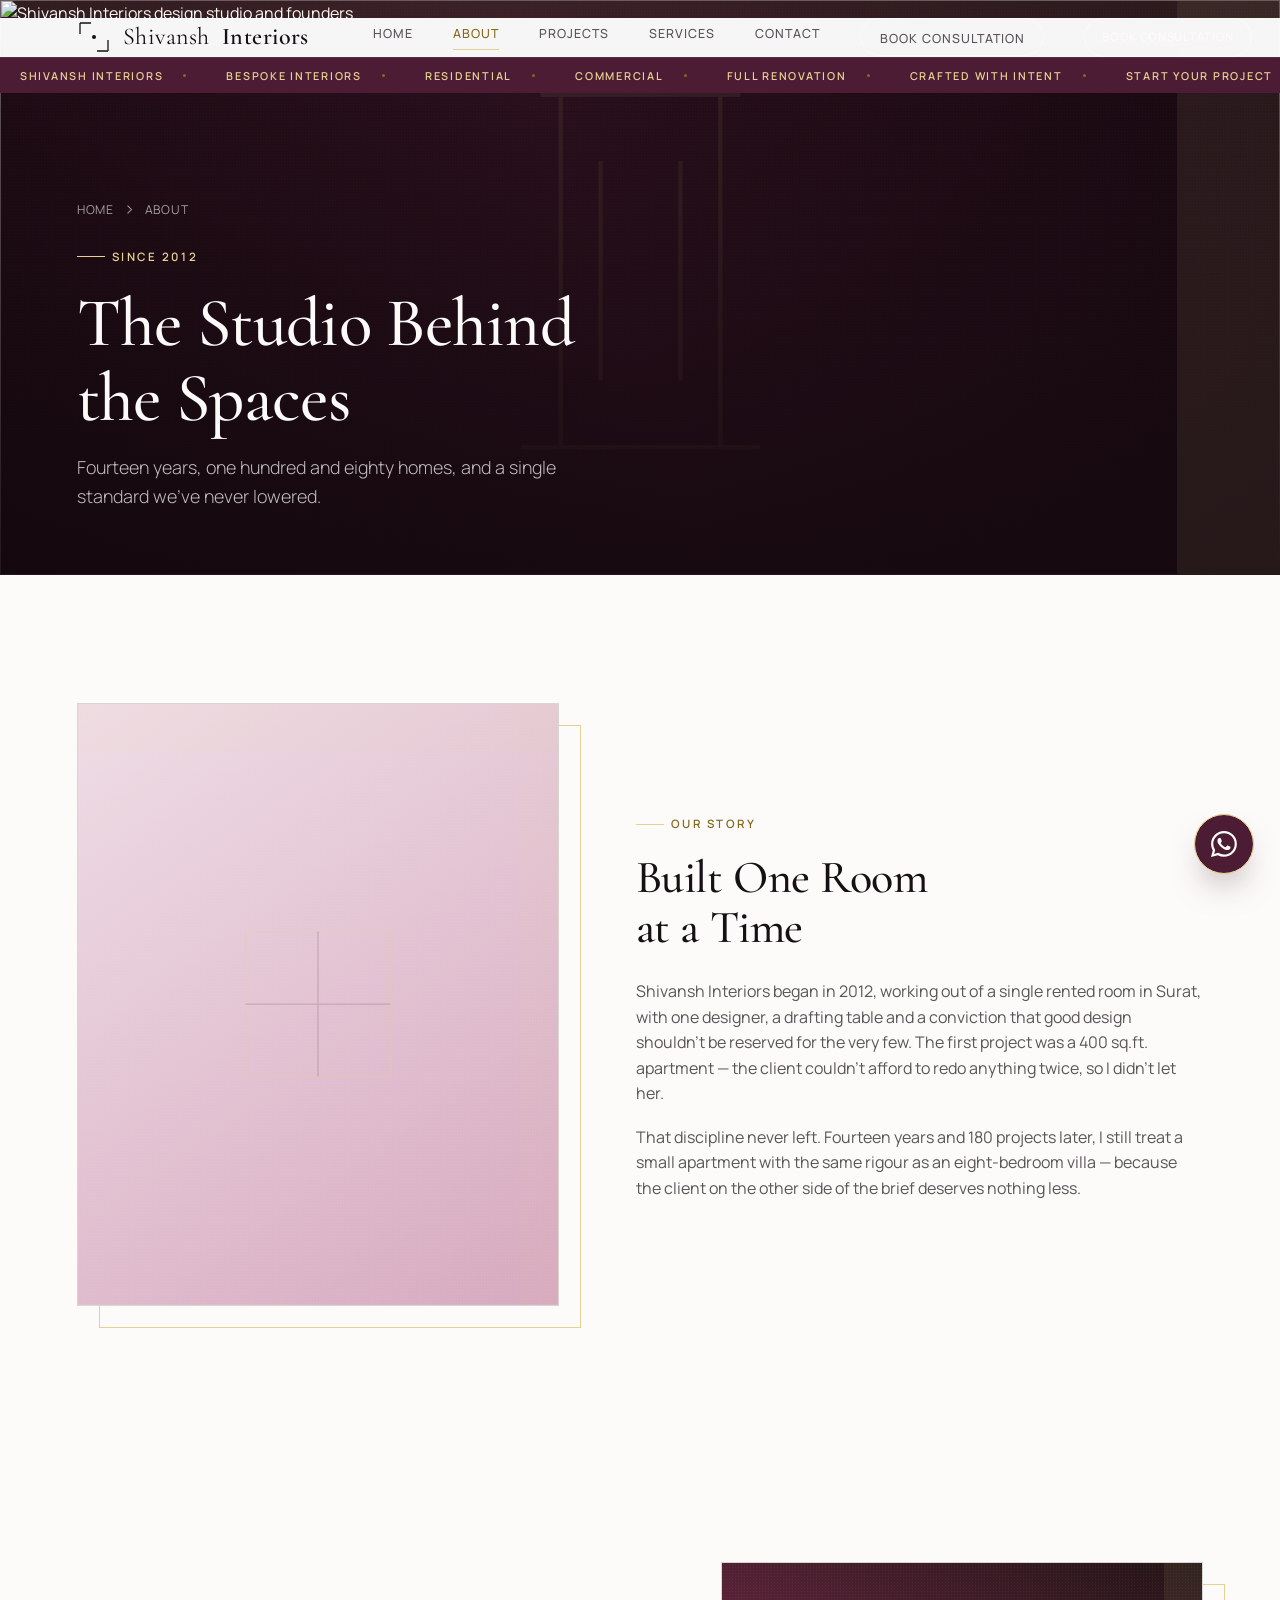
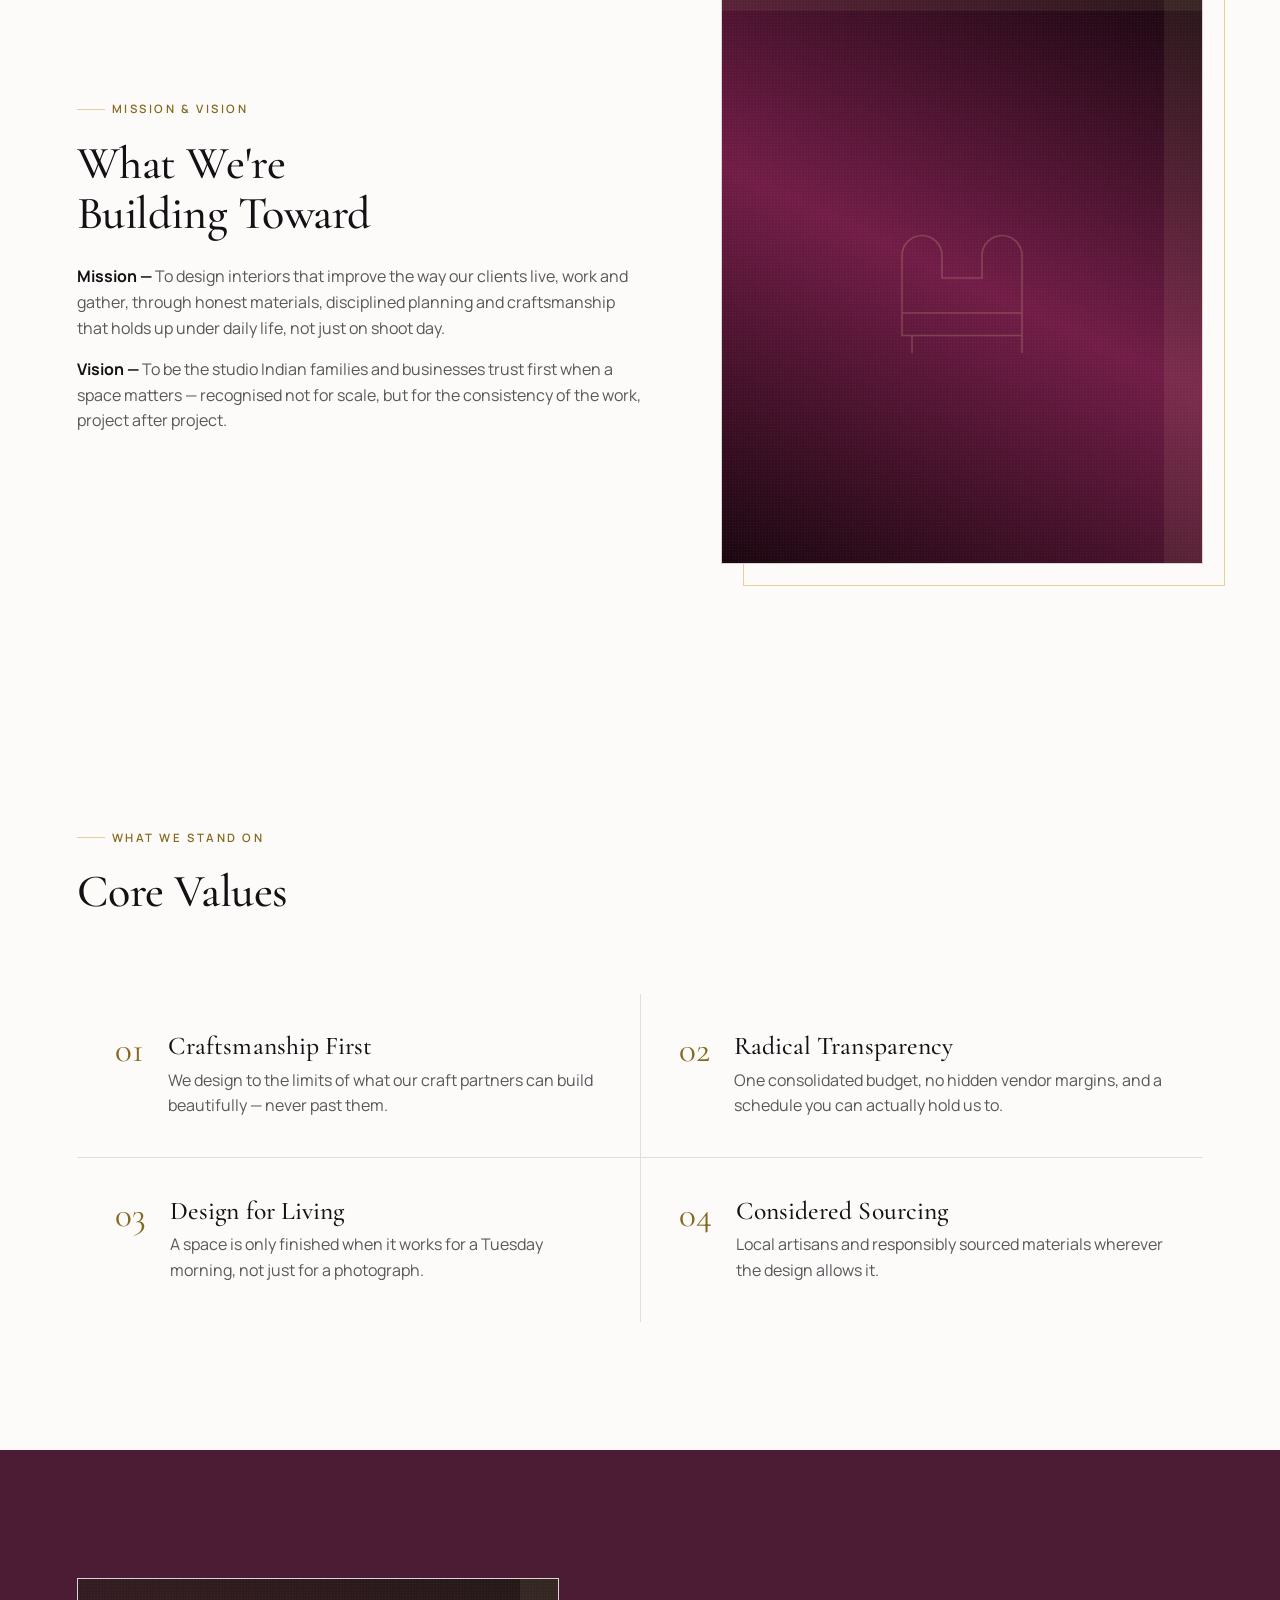
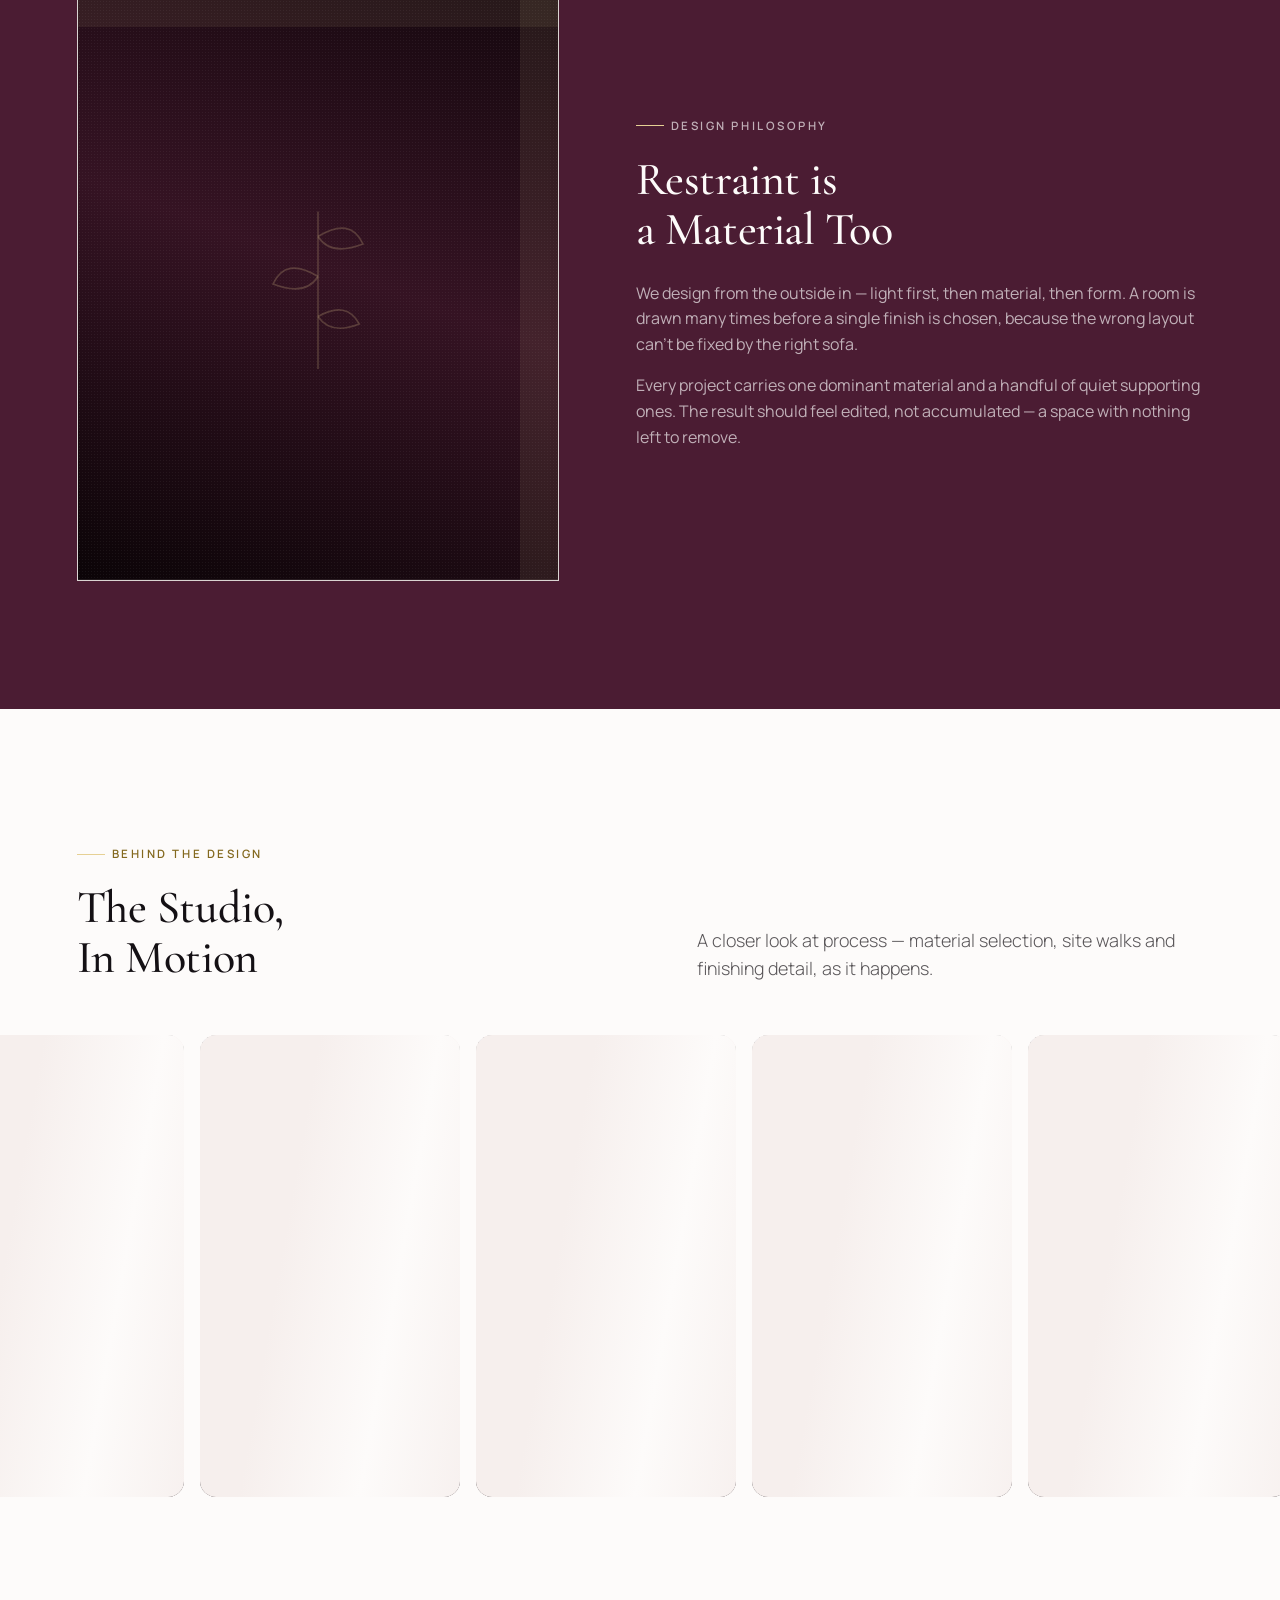
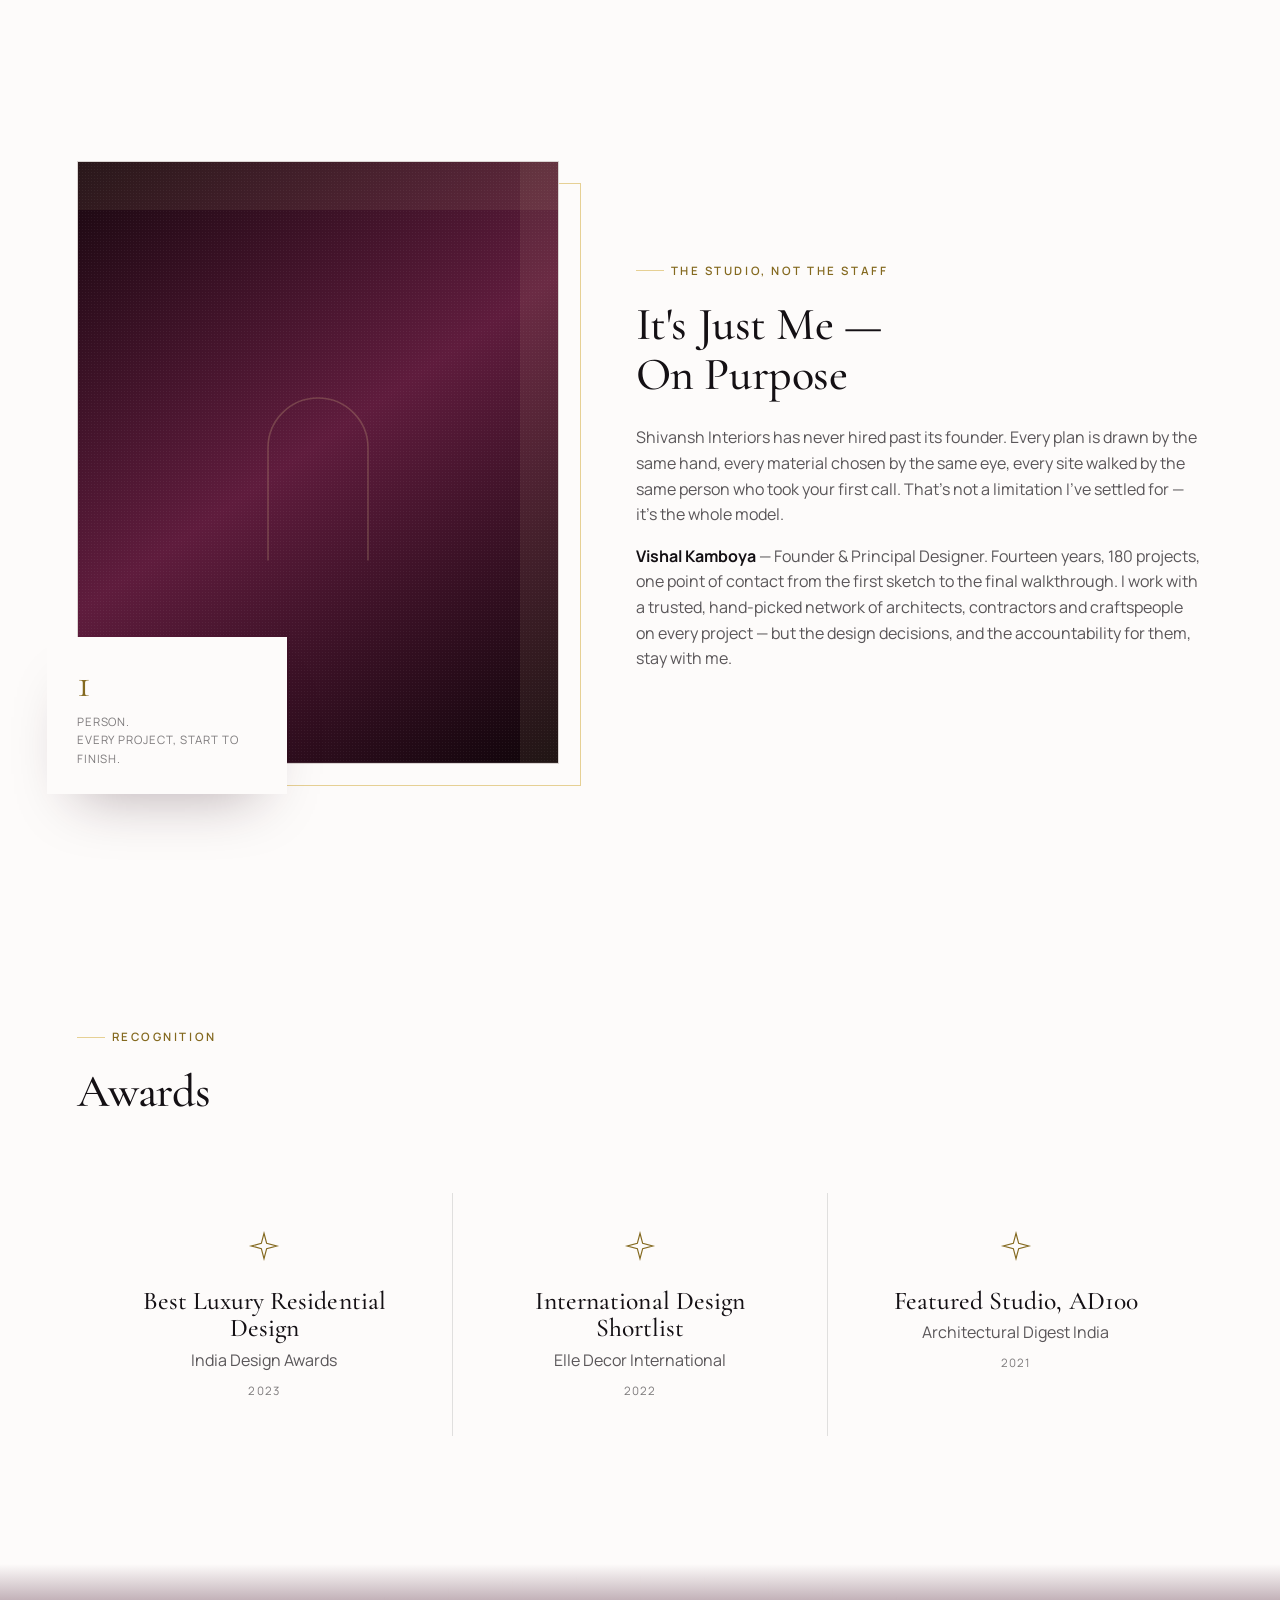
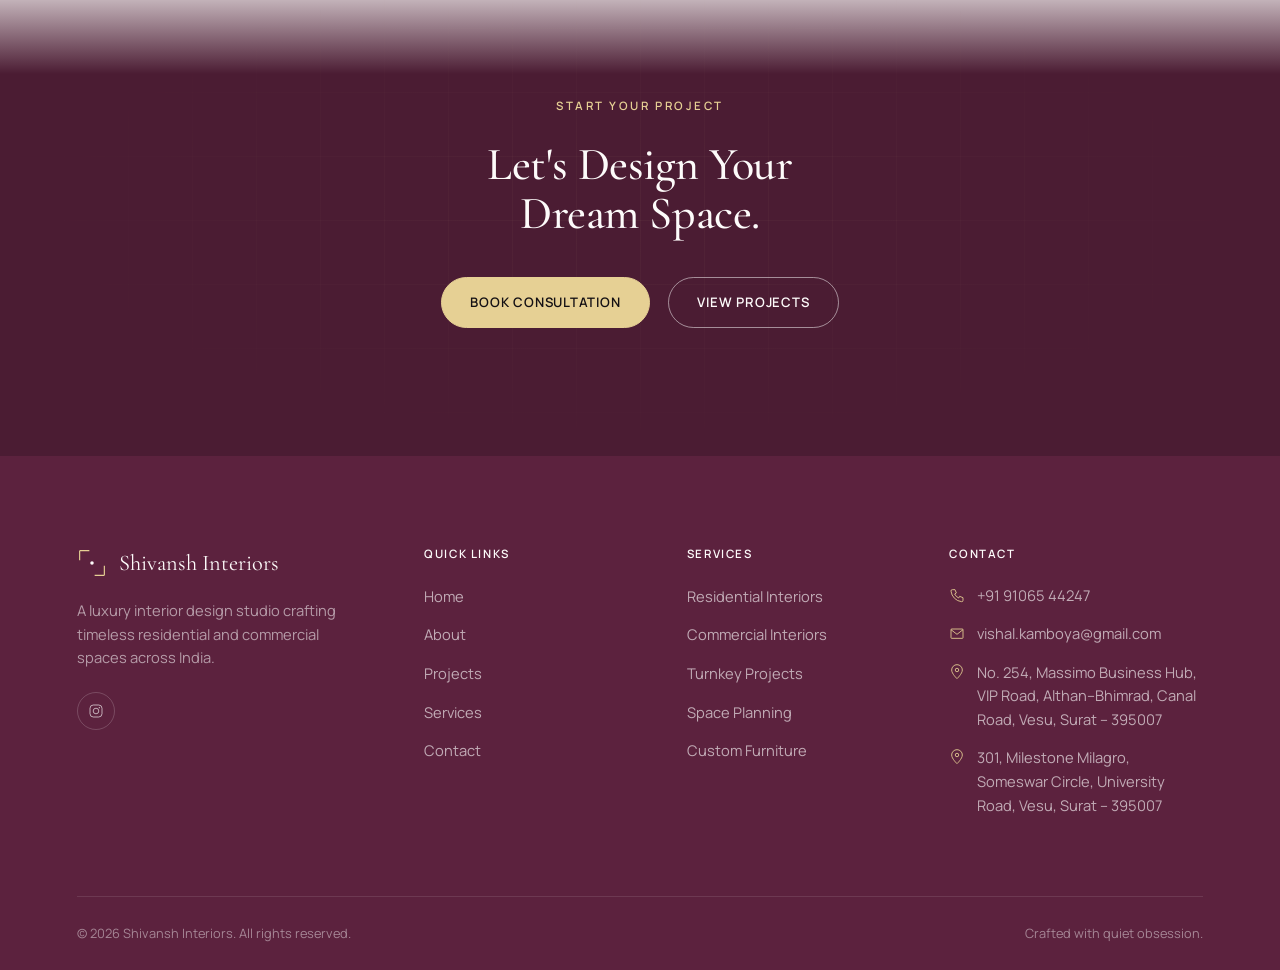
==== commit c6374ddf: "Add files via upload" ====
--- a/about.html
+++ b/about.html
@@ -62,6 +62,7 @@
 
 <!-- ============ NAVBAR ============ -->
 <header class="nav nav--solid">
+  <div class="nav__row">
   <div class="nav__inner">
     <a href="index.html" class="nav__logo" aria-label="Shivansh Interiors — Home">
       <svg class="nav__mark" viewBox="0 0 34 34" fill="none" aria-hidden="true"><path d="M3 3H14M3 3V14" stroke="currentColor" stroke-width="1.3"/><path d="M31 31H20M31 31V20" stroke="currentColor" stroke-width="1.3"/><circle cx="17" cy="17" r="2" fill="currentColor"/></svg>
@@ -80,6 +81,7 @@
     <button class="nav__toggle" id="navToggle" aria-label="Toggle menu" aria-expanded="false" aria-controls="navLinks">
       <span></span><span></span><span></span>
     </button>
+  </div>
   </div>
   <div class="marquee" aria-hidden="true">
     <div class="marquee__track">
--- a/style.css
+++ b/style.css
@@ -377,7 +377,7 @@
 }
 .marquee:hover .marquee__track{animation-duration:60s}
 .marquee__seq{
-  display:flex;align-items:center;flex:none;
+  display:flex;flex-wrap:nowrap;align-items:center;flex:none;
   padding-inline:0;
 }
 .marquee__item{
@@ -426,7 +426,13 @@
 .nav.is-scrolled{padding-block:18px}
 
 /* page without dark hero (about/projects) — navbar starts solid */
-.nav--solid{background:rgba(255,255,255,.96);border-color:var(--line-soft);padding-block:18px}
+.nav--solid .nav__row{position:relative}
+.nav--solid .nav__row::before{
+  content:'';position:absolute;inset:0;
+  background:rgba(255,255,255,.96);
+  z-index:-1;
+}
+.nav--solid{border-color:var(--line-soft);padding-block:18px}
 .nav--solid .nav__logo,.nav--solid .nav__toggle{color:var(--ink)}
 .nav--solid .nav__links a{color:var(--ink-70)}
 .nav--solid .nav__links a.is-active{color:var(--gold-dim)}
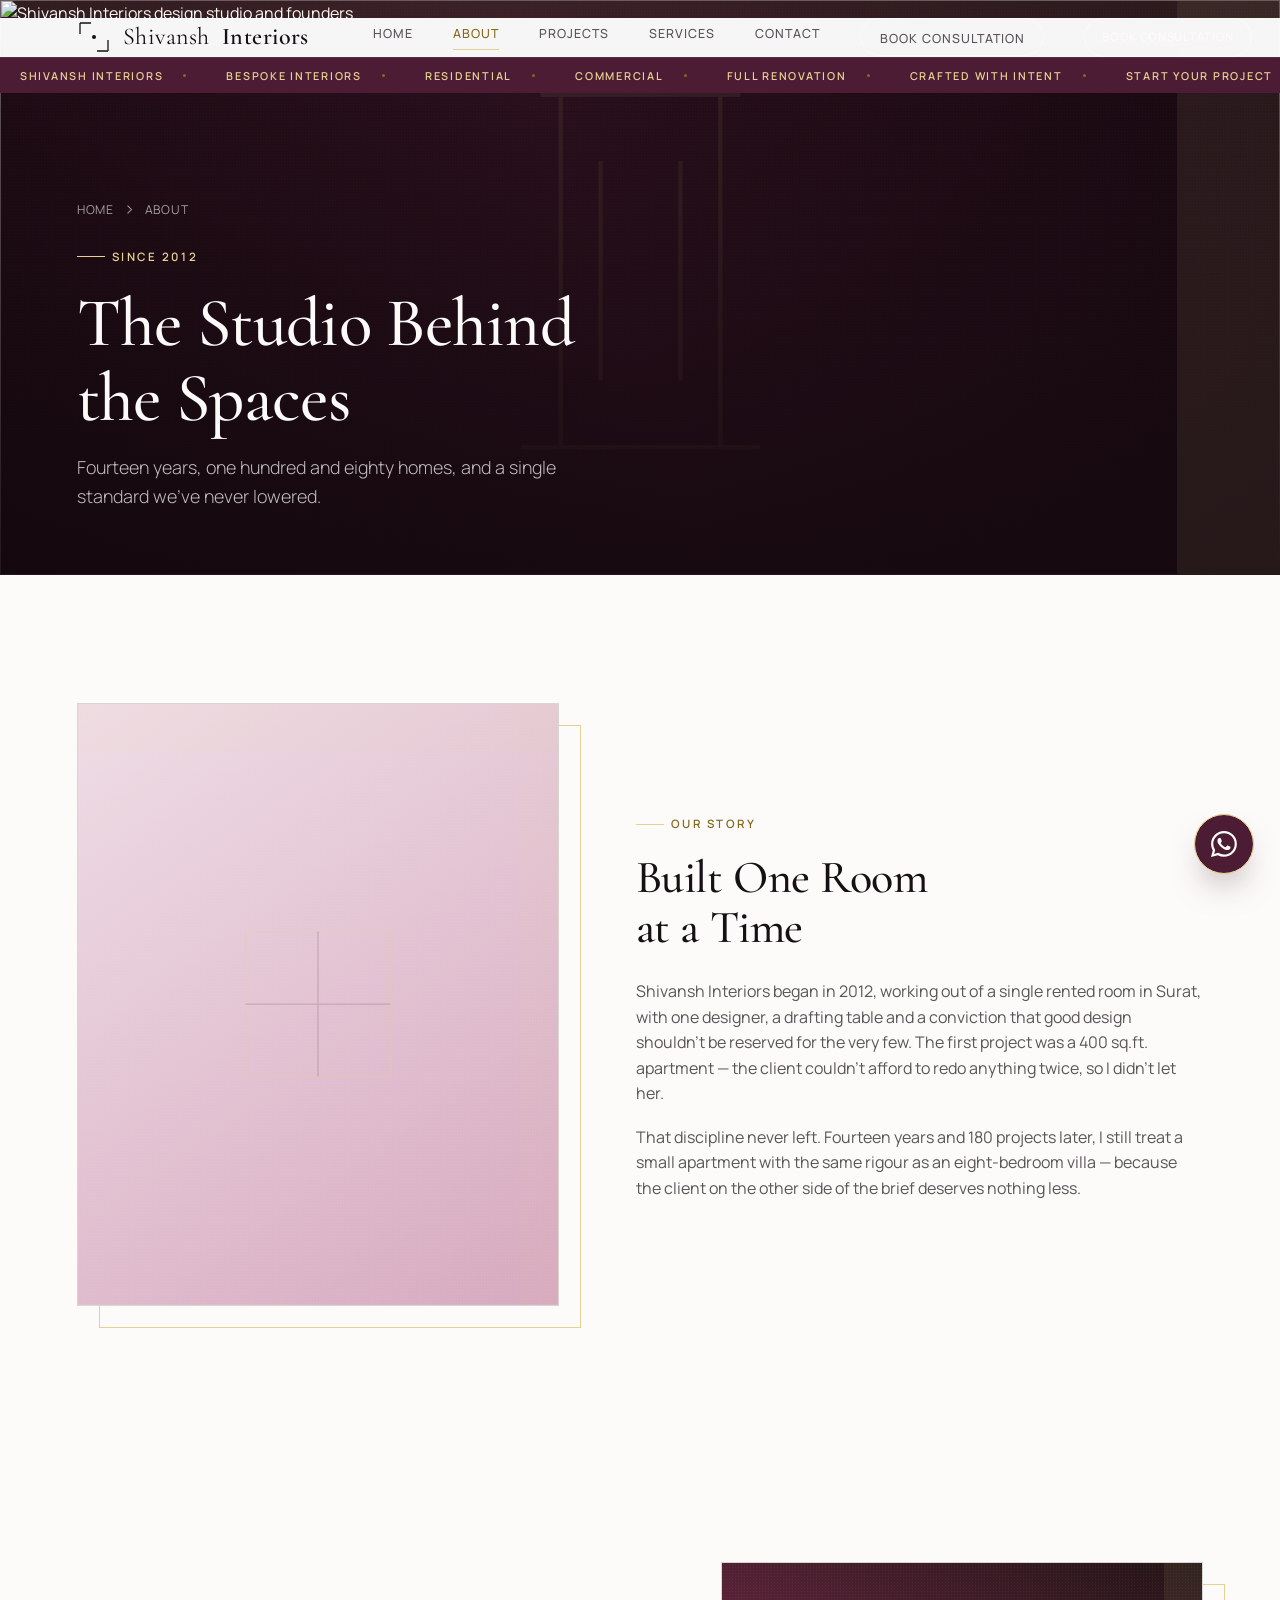
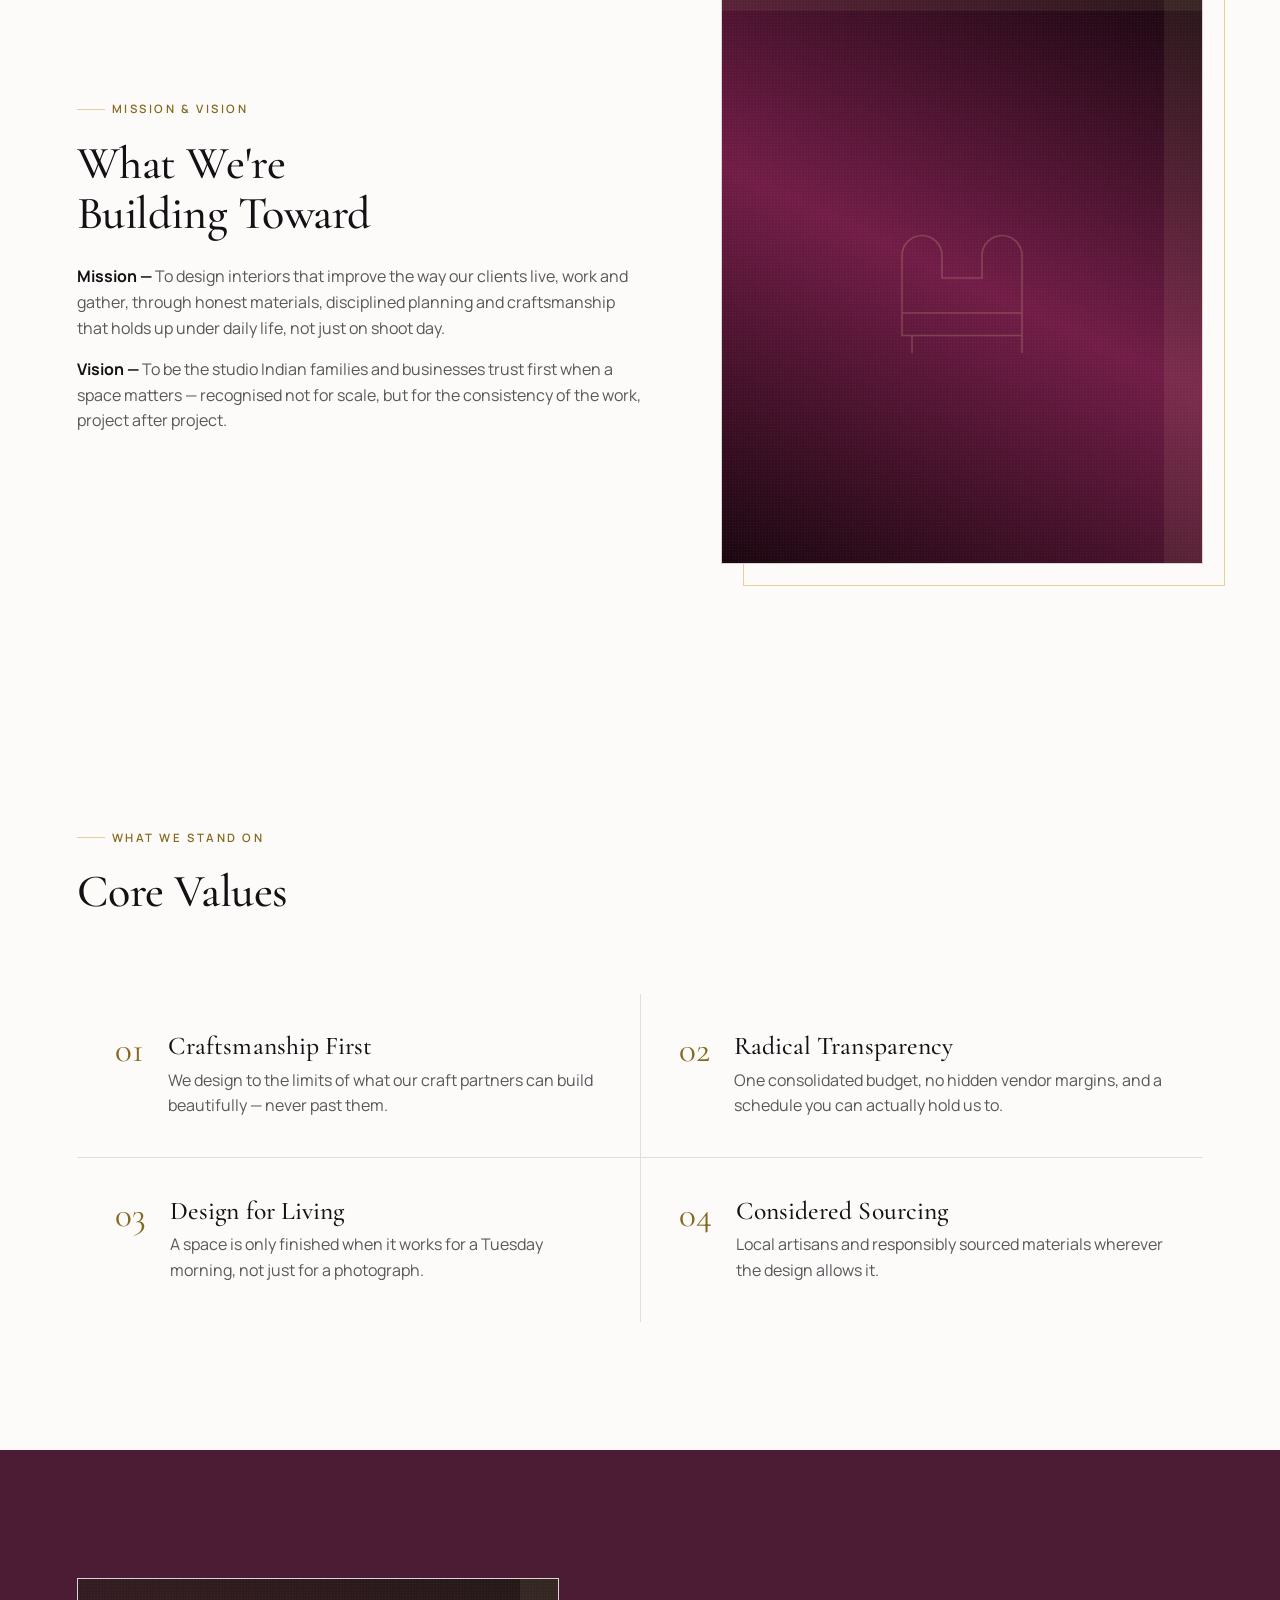
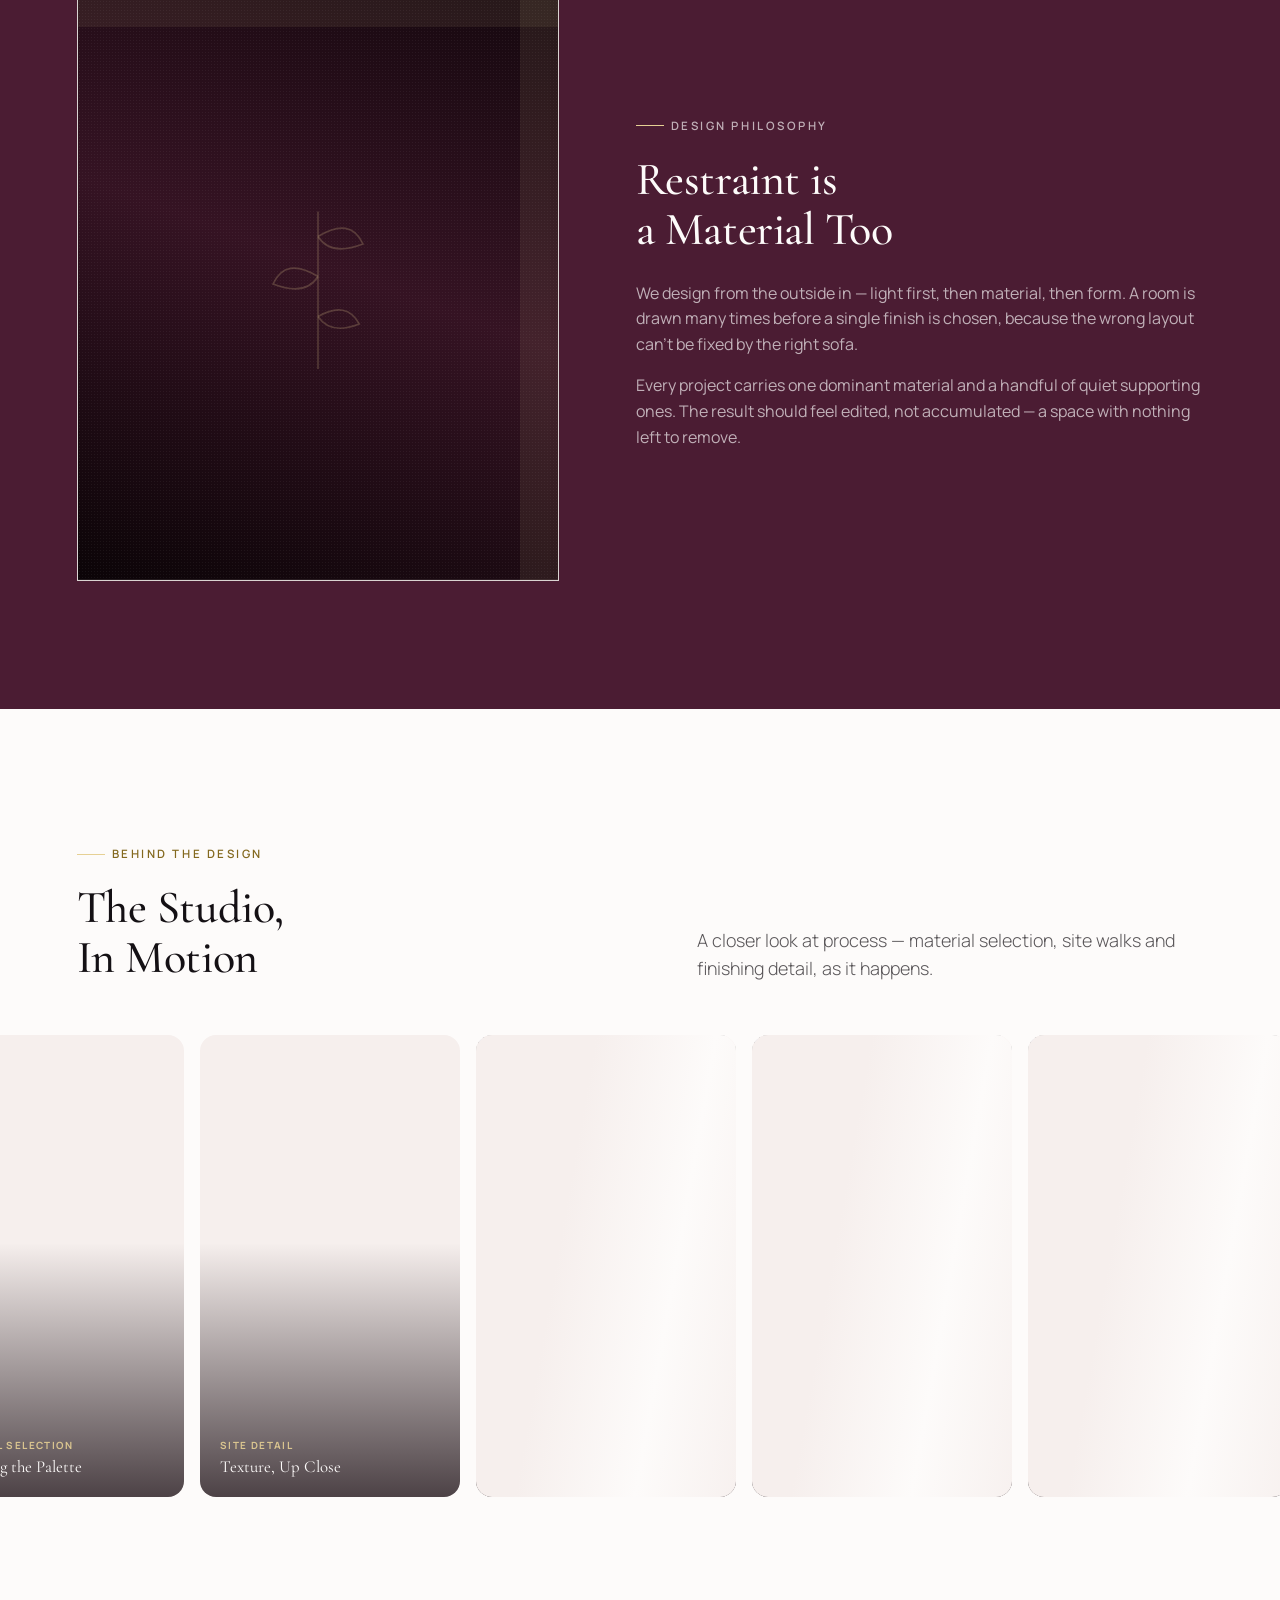
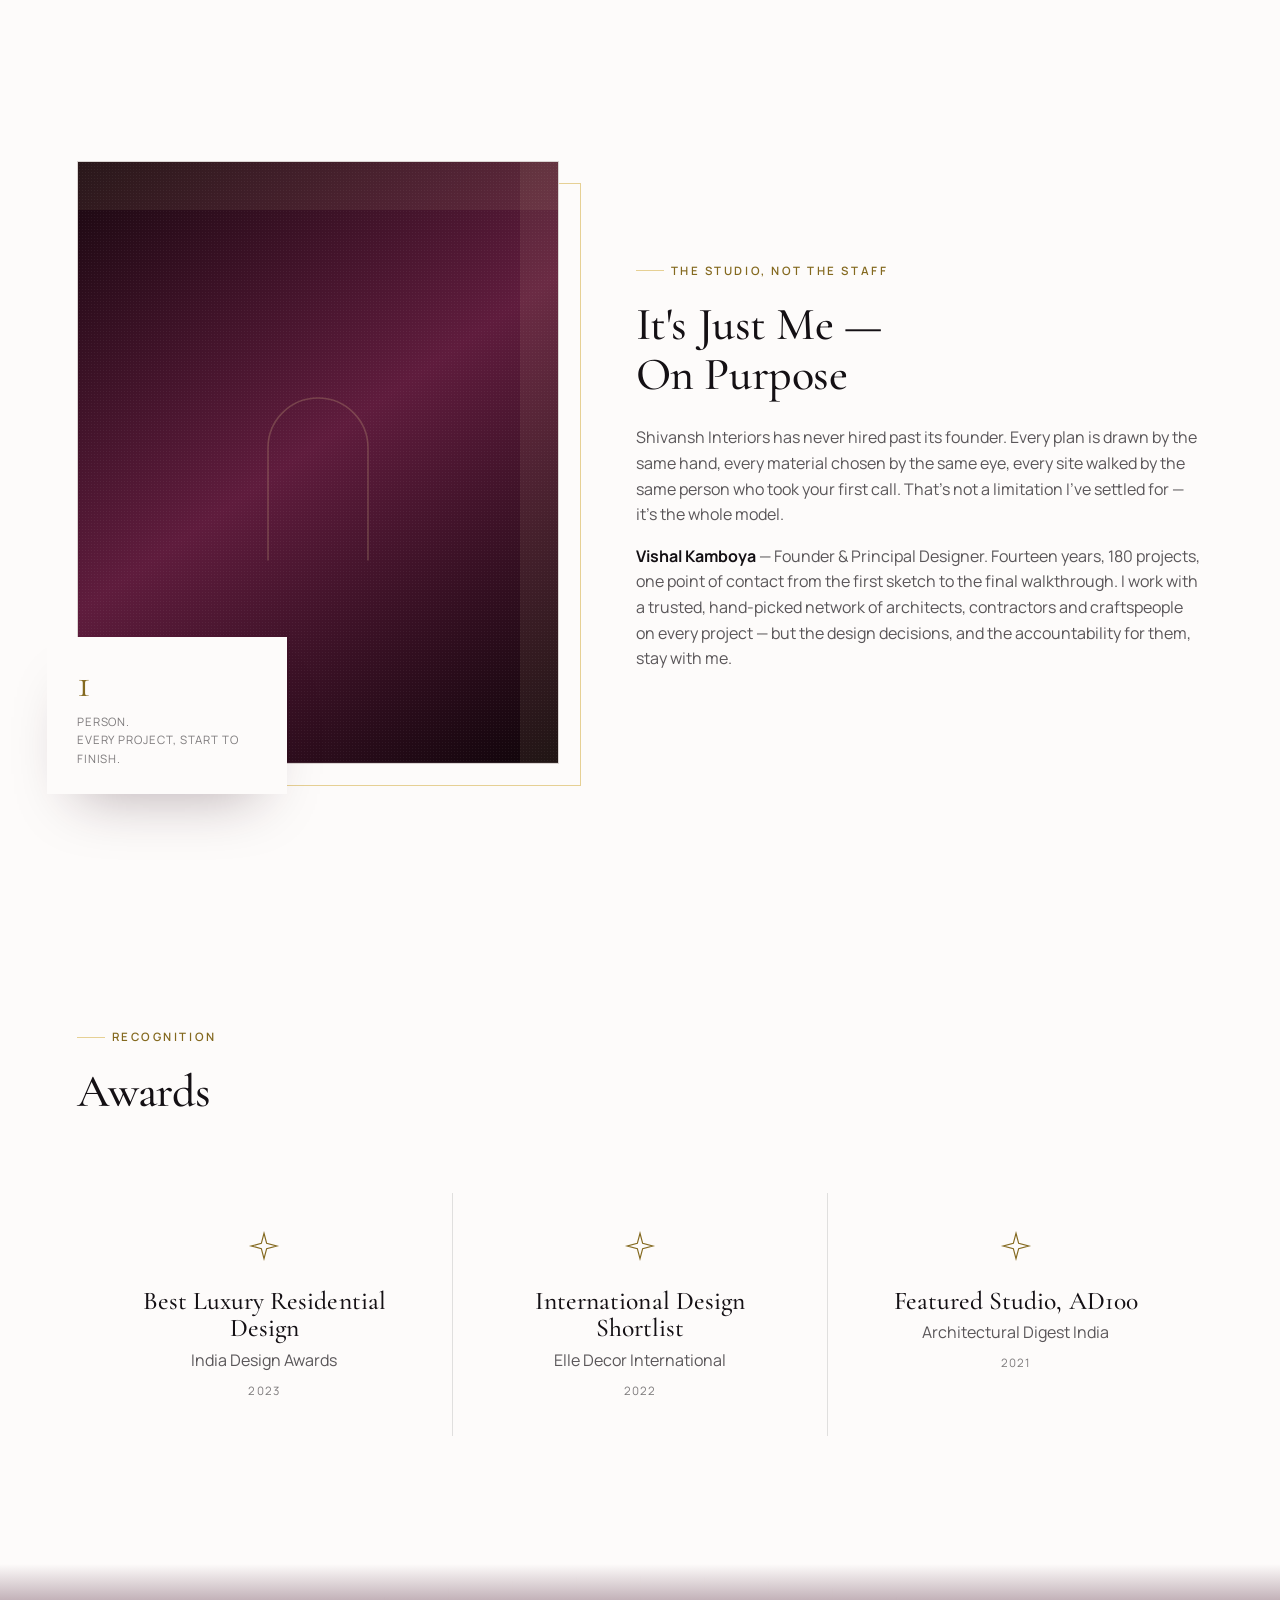
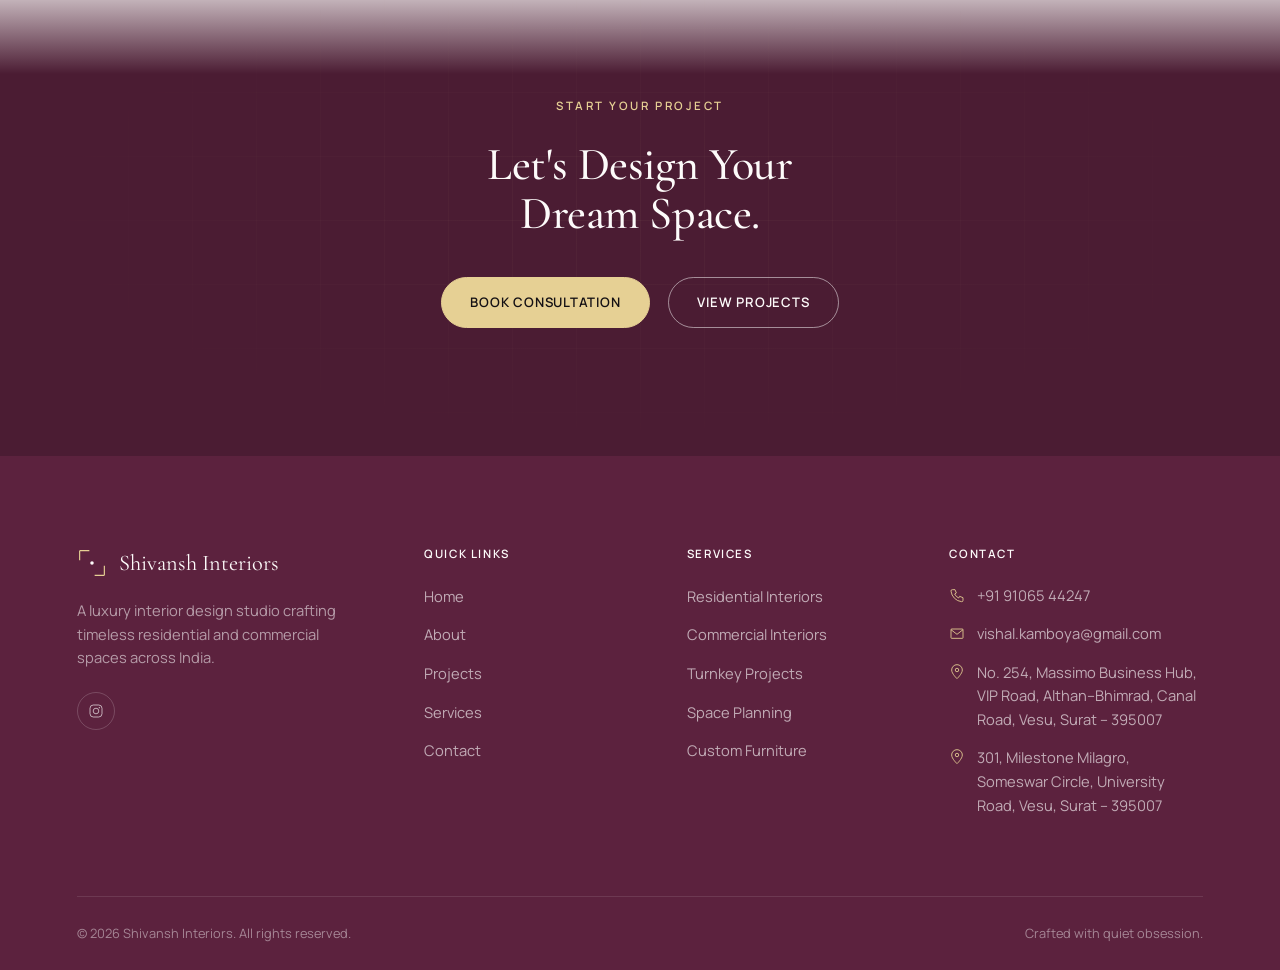
==== commit 1c24aef9: "Add files via upload" ====
--- a/about.html
+++ b/about.html
@@ -229,23 +229,12 @@
 
   <div class="evs-grid" id="evsGrid" role="list">
 
-    <div class="evs-card" style="--evs-i:0" role="listitem">
+    <div class="evs-card" style="--evs-i:0" role="listitem" aria-label="Material selection — Choosing the Palette (video)">
       <div class="evs-media">
         <div class="evs-skeleton" aria-hidden="true"></div>
-        <!-- Once you have a real clip, uncomment this block and delete
-             the <img class="evs-poster"> line below it. The sound button
-             is optional — only add it if the clip actually has audio
-             worth hearing; evs.js already checks for a video before
-             wiring the button up, so leaving it out is safe too.
-        <video class="evs-video" autoplay muted loop playsinline webkit-playsinline preload="auto" disablepictureinpicture disableremoteplayback aria-hidden="true" tabindex="-1" poster="POSTER_IMAGE_URL_HERE">
-          <source src="YOUR_VIDEO.mp4" type="video/mp4">
+        <video class="evs-video" autoplay muted loop playsinline webkit-playsinline preload="auto" disablepictureinpicture disableremoteplayback aria-hidden="true" tabindex="-1" poster="videos/poster-material-selection.jpg">
+          <source src="videos/studio-material-selection.mp4" type="video/mp4">
         </video>
-        <button type="button" class="evs-sound" aria-pressed="false" aria-label="Unmute video">
-          <svg class="evs-icon-muted" width="14" height="14" viewBox="0 0 24 24" fill="none" aria-hidden="true"><path d="M11 5 6 9H2v6h4l5 4V5Z" fill="currentColor"/><path d="M23 9l-6 6M17 9l6 6" stroke="currentColor" stroke-width="2" stroke-linecap="round"/></svg>
-          <svg class="evs-icon-unmuted" width="14" height="14" viewBox="0 0 24 24" fill="none" aria-hidden="true" hidden><path d="M11 5 6 9H2v6h4l5 4V5Z" fill="currentColor"/><path d="M15.5 8.5a5 5 0 0 1 0 7M18.5 5.5a9 9 0 0 1 0 13" stroke="currentColor" stroke-width="2" stroke-linecap="round"/></svg>
-        </button>
-        -->
-        <img class="evs-poster" src="https://images.unsplash.com/photo-1618221195710-dd6b41faaea6?auto=format&fit=crop&w=800&q=75" alt="" loading="lazy">
         <div class="evs-overlay">
           <p class="evs-overlay__kicker">Material Selection</p>
           <p class="evs-overlay__title">Choosing the Palette</p>
@@ -253,10 +242,12 @@
       </div>
     </div>
 
-    <div class="evs-card" style="--evs-i:1" role="listitem">
+    <div class="evs-card" style="--evs-i:1" role="listitem" aria-label="Site detail — Texture, Up Close (video)">
       <div class="evs-media">
         <div class="evs-skeleton" aria-hidden="true"></div>
-        <img class="evs-poster" src="https://images.unsplash.com/photo-1566041510394-cf7c8fe21800?auto=format&fit=crop&w=800&q=75" alt="" loading="lazy">
+        <video class="evs-video" autoplay muted loop playsinline webkit-playsinline preload="auto" disablepictureinpicture disableremoteplayback aria-hidden="true" tabindex="-1" poster="videos/poster-site-detail.jpg">
+          <source src="videos/studio-site-detail.mp4" type="video/mp4">
+        </video>
         <div class="evs-overlay">
           <p class="evs-overlay__kicker">Site Detail</p>
           <p class="evs-overlay__title">Texture, Up Close</p>
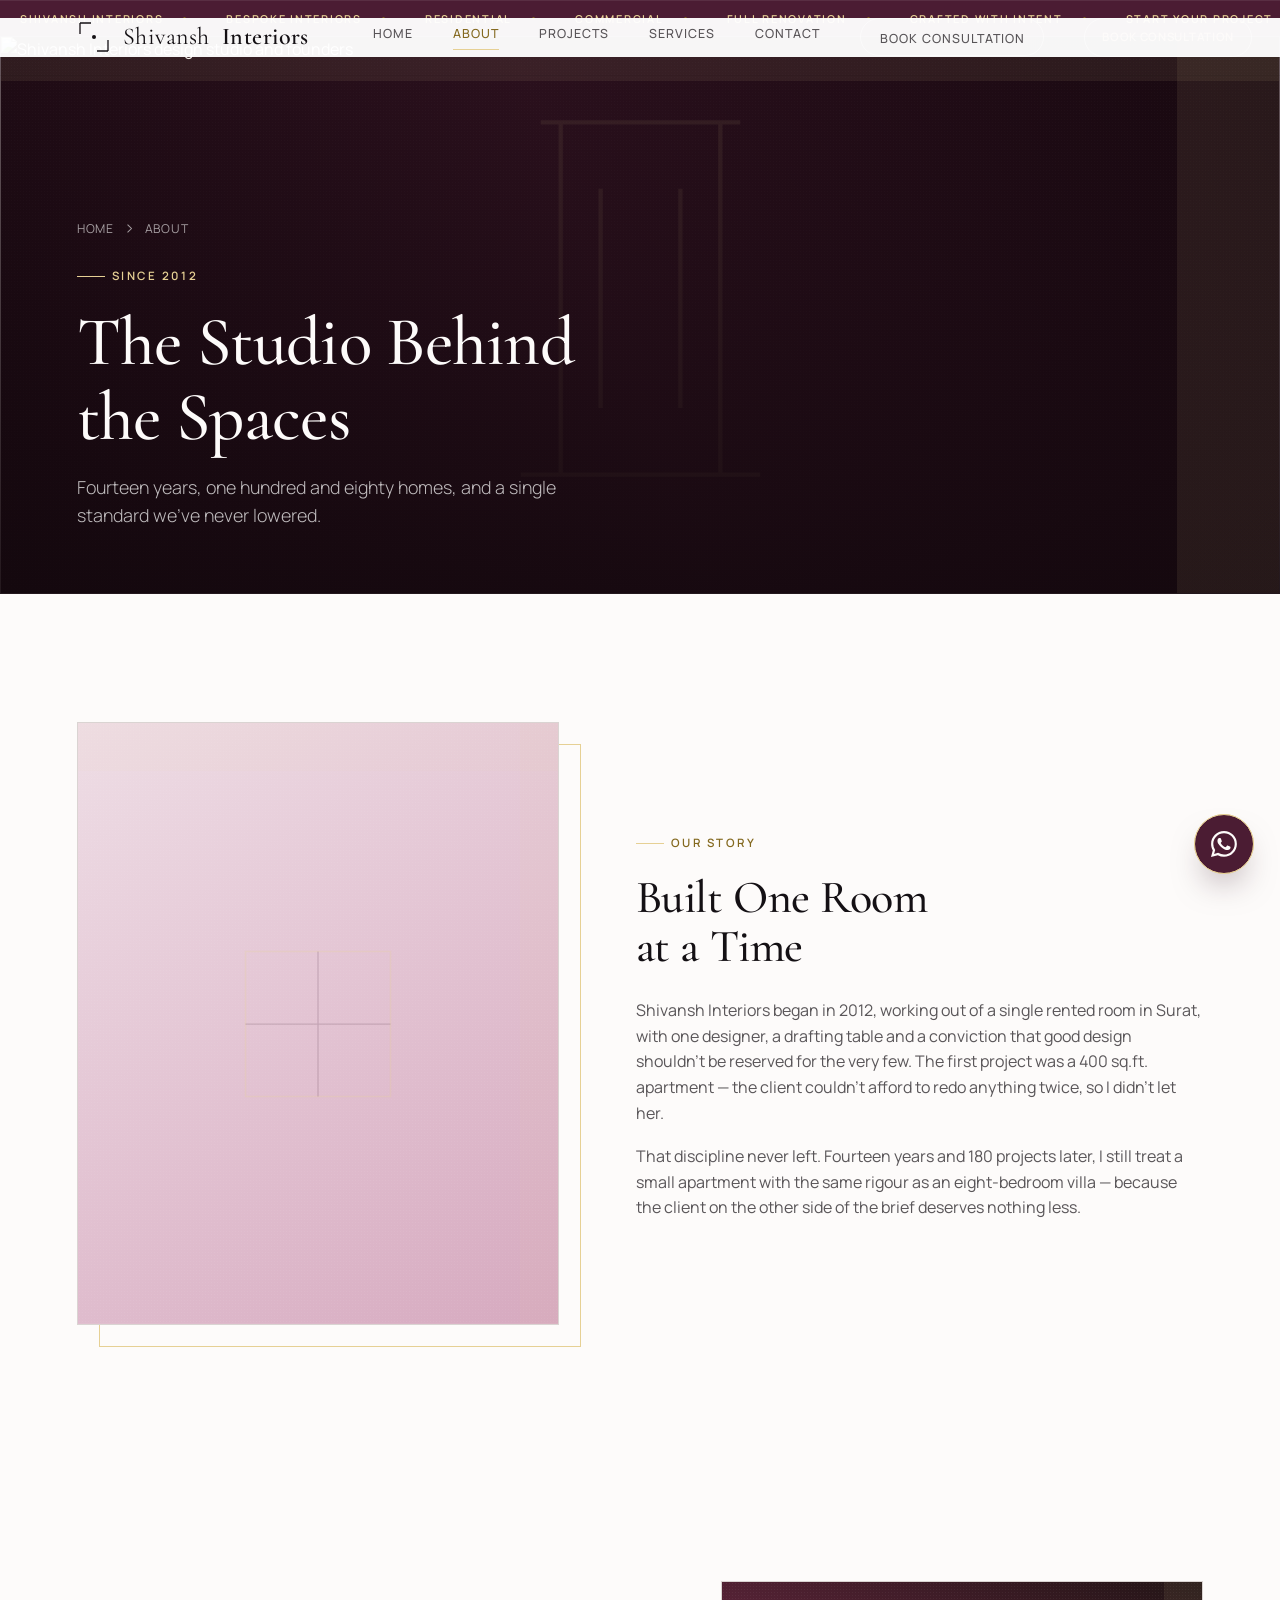
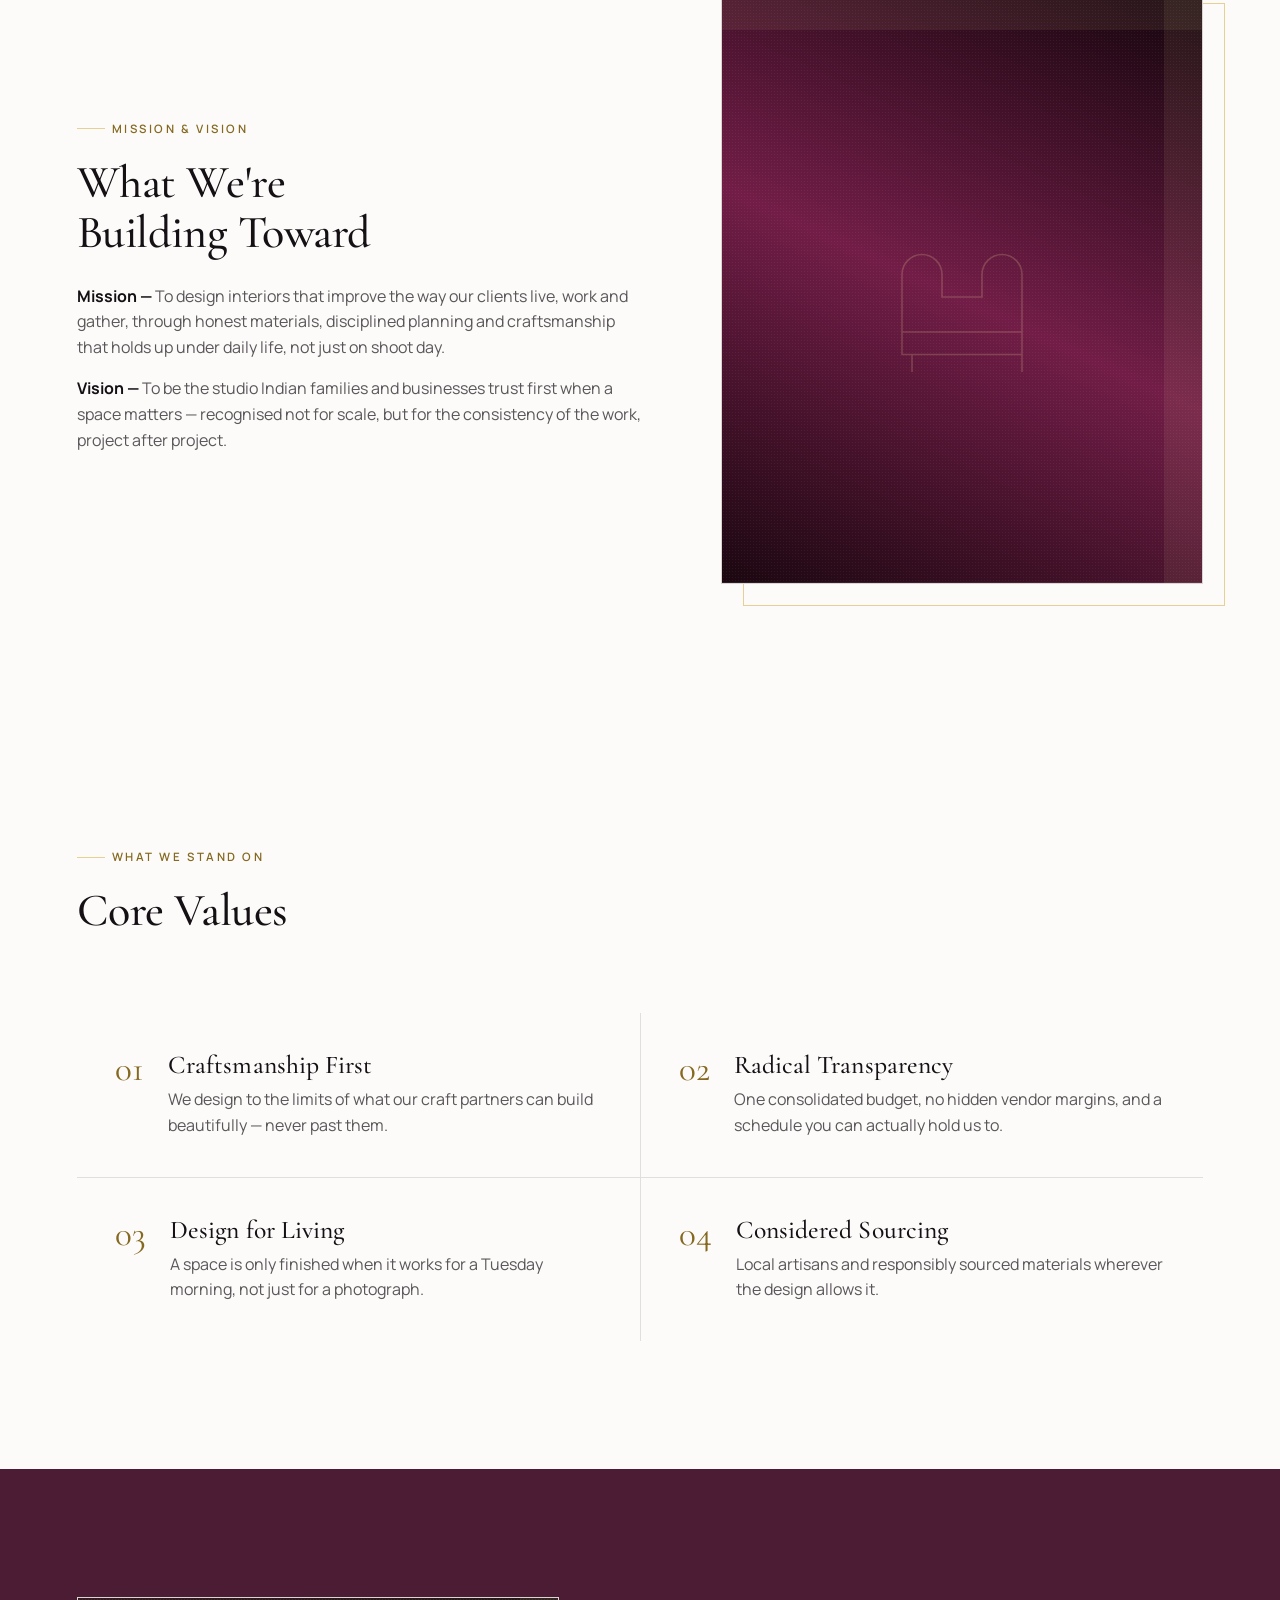
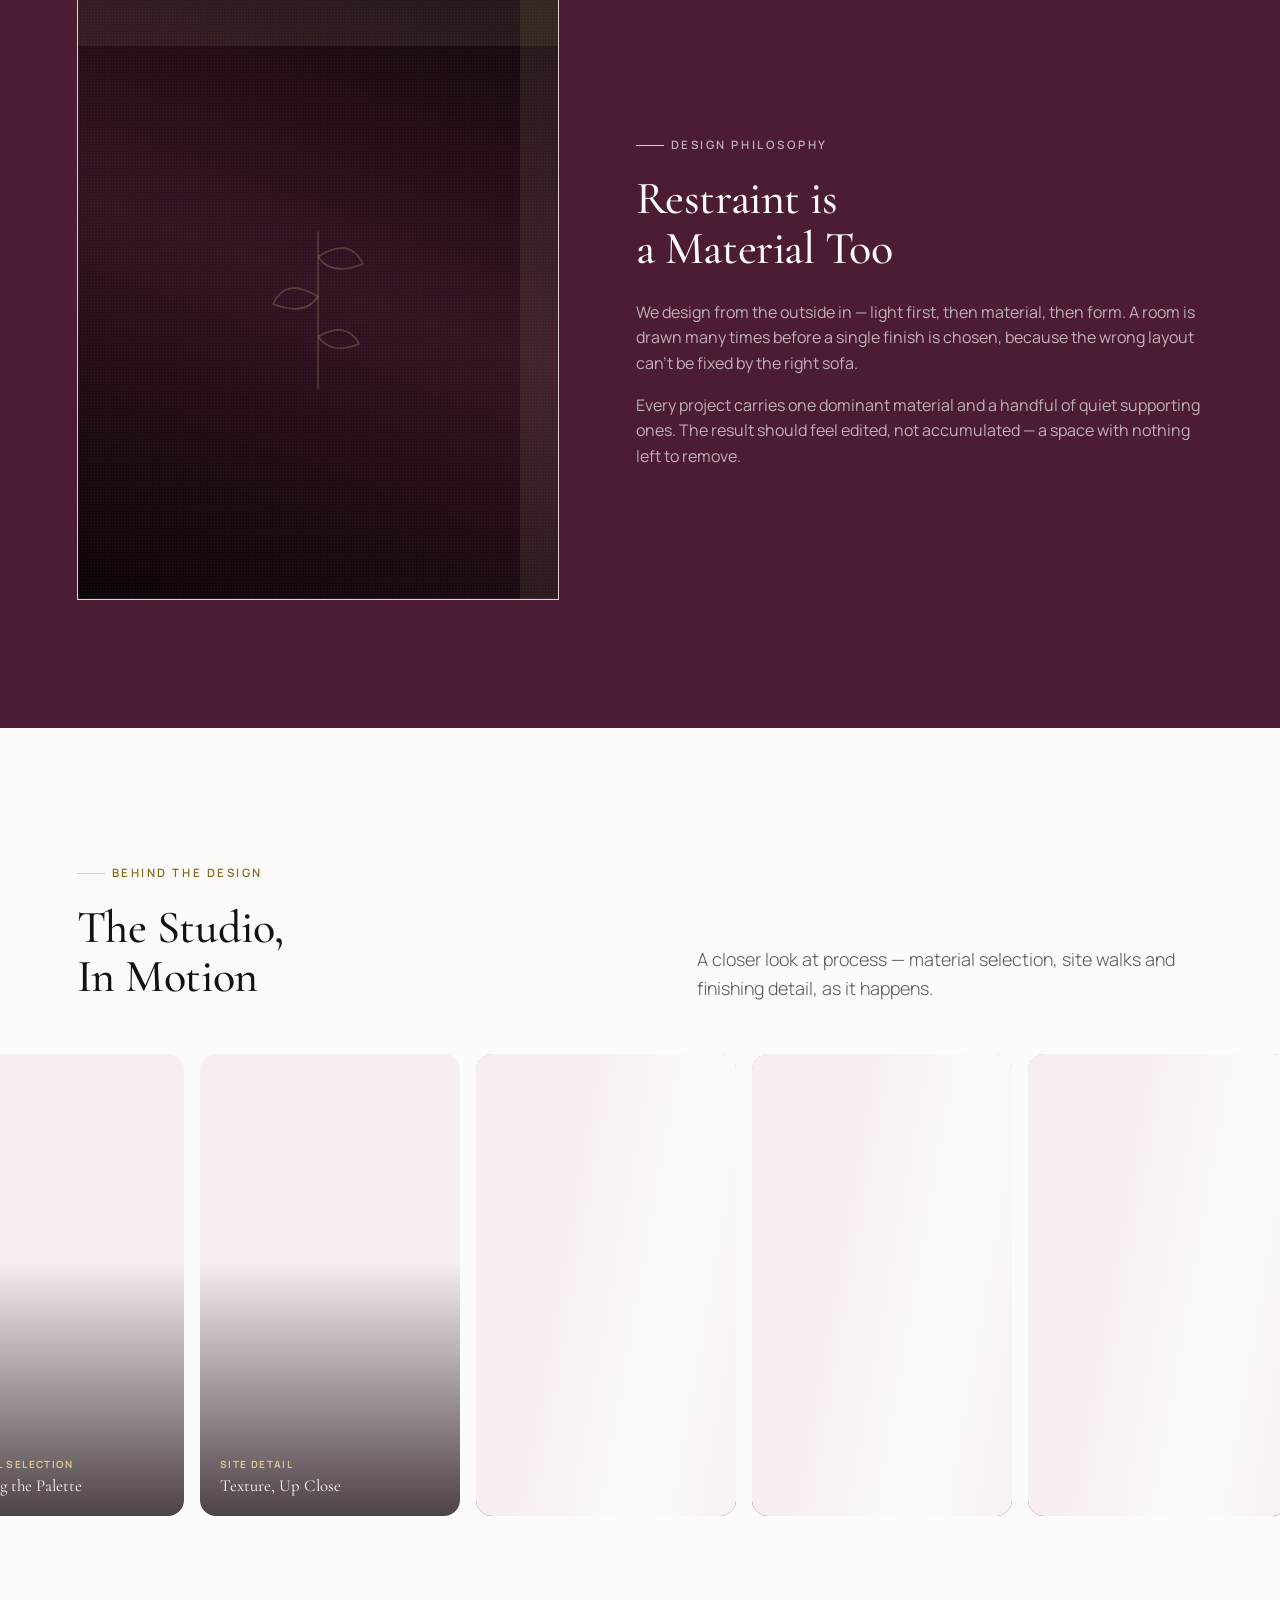
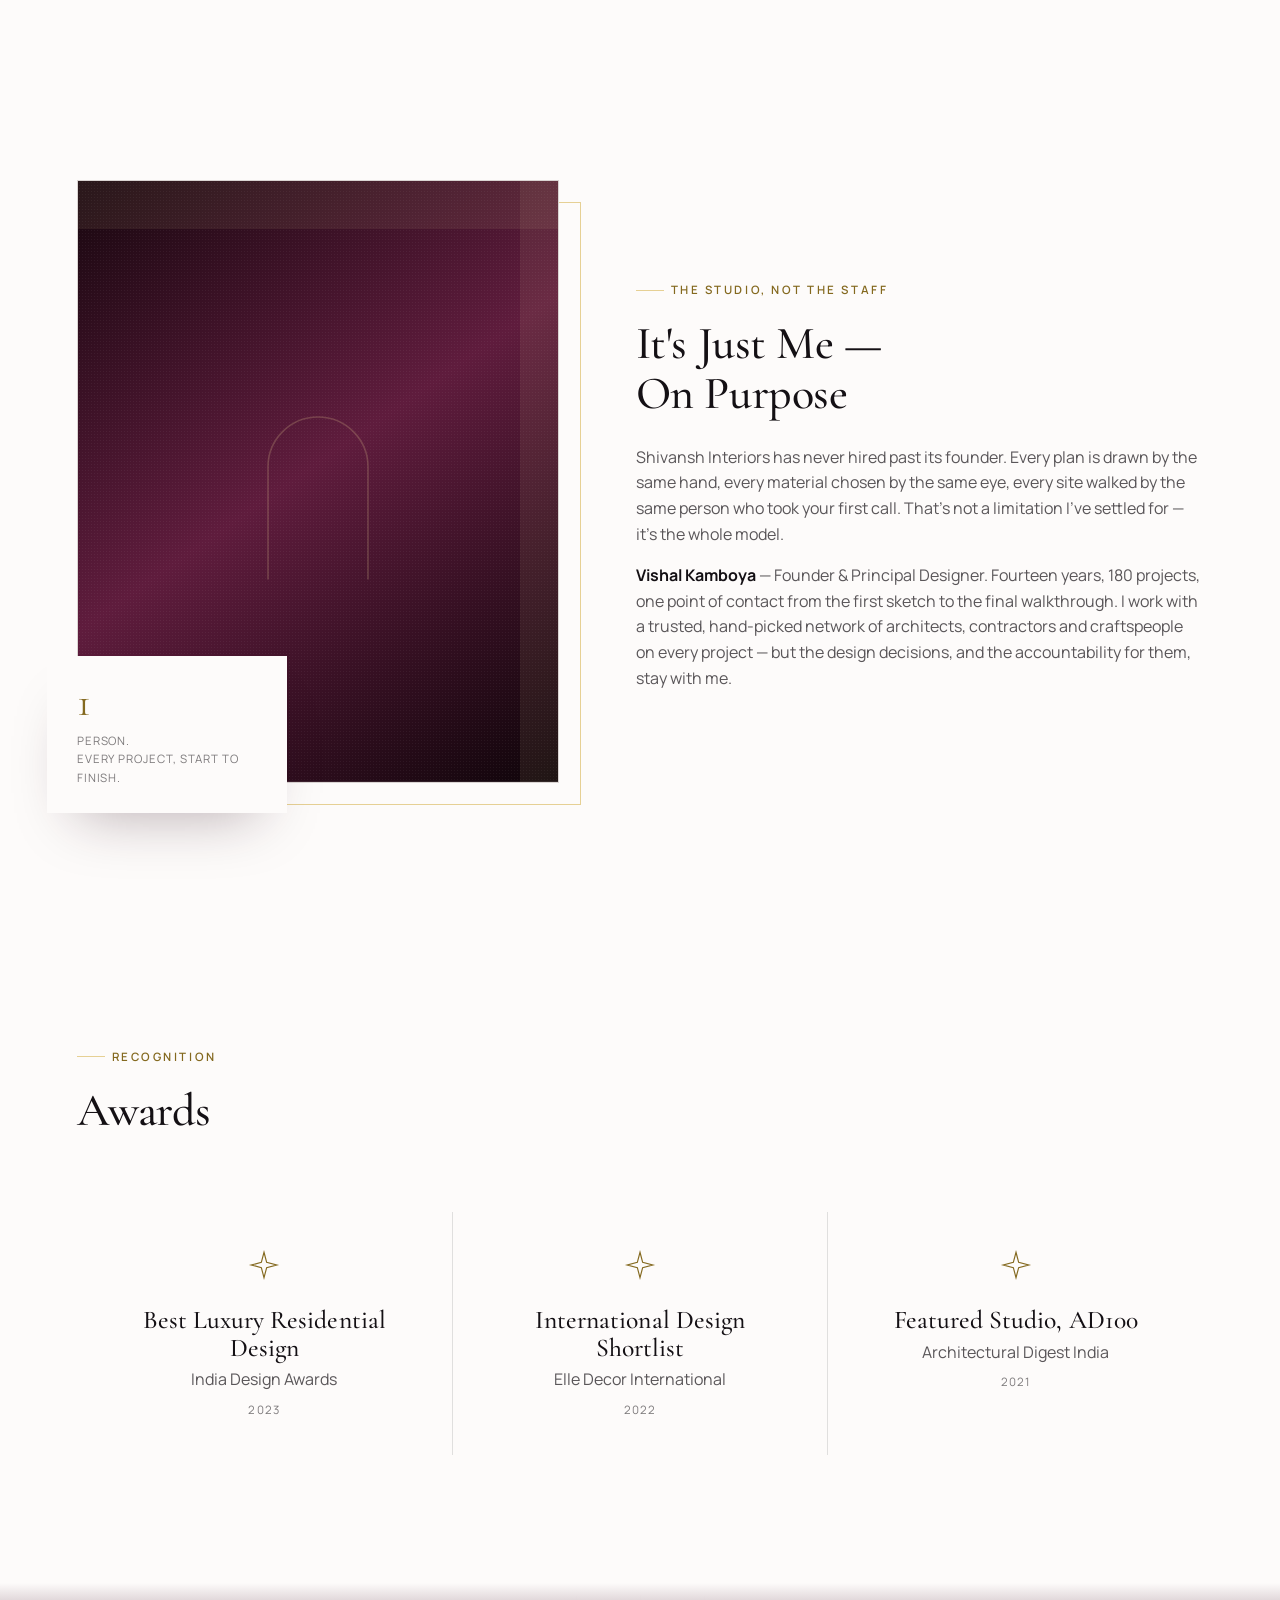
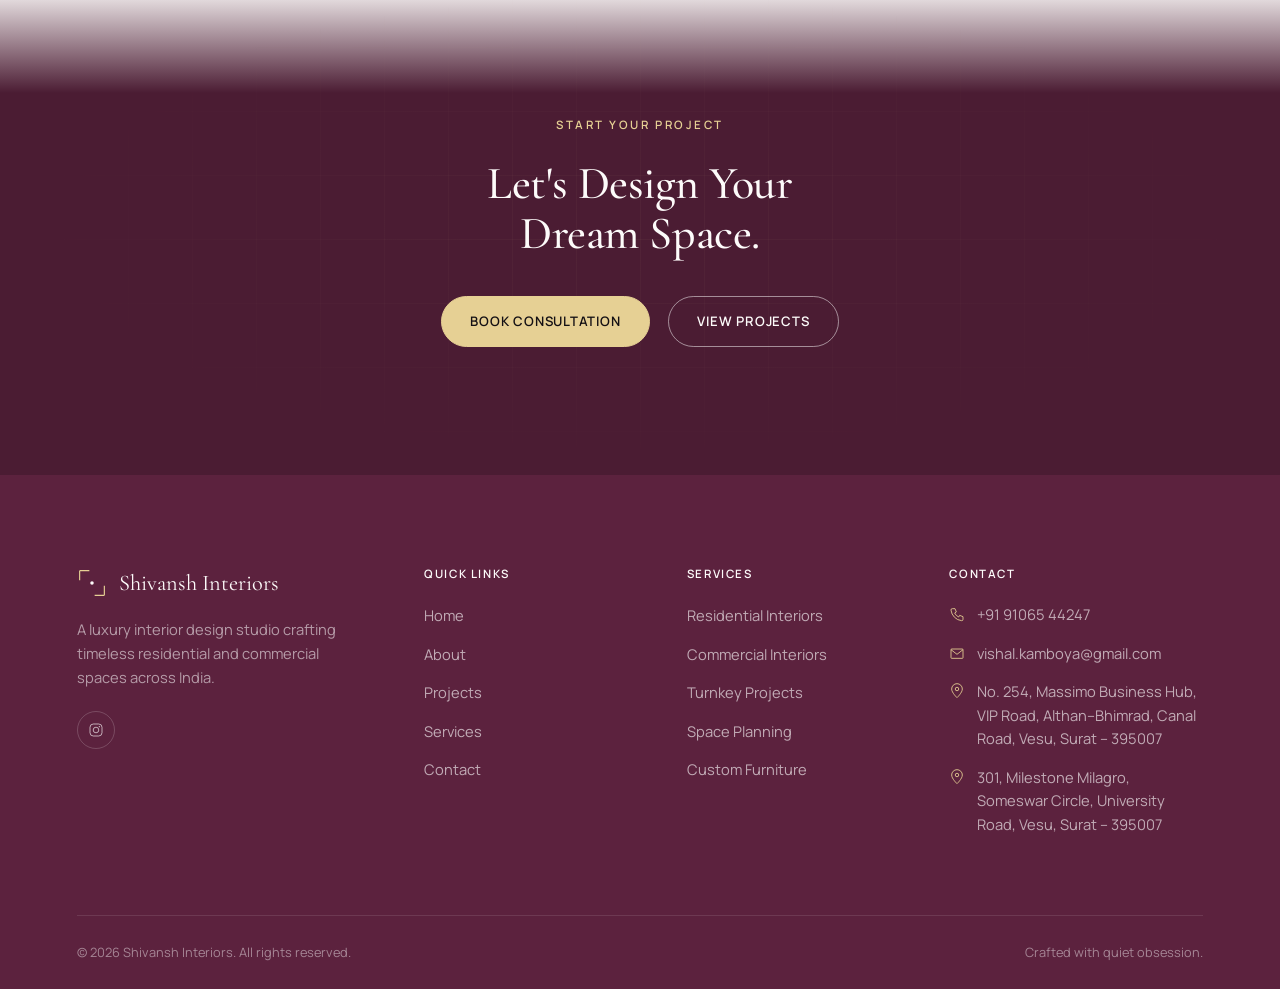
==== commit b0a7ca4a: "Add files via upload" ====
--- a/about.html
+++ b/about.html
@@ -83,7 +83,8 @@
     </button>
   </div>
   </div>
-  <div class="marquee" aria-hidden="true">
+</header>
+<div class="marquee" aria-hidden="true">
     <div class="marquee__track">
       <div class="marquee__seq">
         <span class="marquee__item">Shivansh Interiors</span>
@@ -105,8 +106,6 @@
       </div>
     </div>
   </div>
-</header>
-
 <!-- ============ PAGE HERO ============ -->
 <section class="page-hero">
   <div class="page-hero__media">
--- a/style.css
+++ b/style.css
@@ -200,7 +200,7 @@
   overflow:hidden;
 }
 .parallax-hero__crumb{
-  position:absolute;top:170px;left:var(--gutter);z-index:6;
+  position:absolute;top:130px;left:var(--gutter);z-index:6;
   display:flex;gap:10px;align-items:center;
   font-size:.76rem;letter-spacing:.06em;text-transform:uppercase;color:rgba(255,255,255,.7);
 }
@@ -233,15 +233,13 @@
   position:absolute;left:50%;top:50%;transform:translate(-50%,-50%);
   z-index:10;text-align:center;max-width:640px;padding-inline:24px;width:100%;
 }
-.parallax-hero__content h1{margin-block:22px 22px}
-.parallax-hero__content .lede{margin-inline:auto}
+.parallax-hero__content h1{margin-block:22px 22px;color:var(--white)}
+.parallax-hero__content .lede{margin-inline:auto;color:rgba(255,255,255,.78)}
 .parallax-hero__content .eyebrow{color:var(--gold)}
-.parallax-hero__content h1{color:var(--white)}
-.parallax-hero__content .lede{color:rgba(255,255,255,.78)}
 .parallax-hero__actions{display:flex;justify-content:center;gap:18px;margin-top:36px;flex-wrap:wrap}
 
 @media (max-width:920px){
-  .parallax-hero{height:auto;min-height:0;padding:160px var(--gutter) 64px;overflow:visible}
+  .parallax-hero{height:auto;min-height:0;padding:120px var(--gutter) 64px;overflow:visible}
   .parallax-hero__crumb{position:static;margin-bottom:24px}
   .parallax-hero__content{position:static;transform:none;max-width:none;padding-inline:0}
   .parallax-hero__stage{
@@ -357,14 +355,19 @@
 .nav__toggle::before{content:'';position:absolute;top:50%;left:50%;width:44px;height:44px;transform:translate(-50%,-50%)}
 
 /* ---------- Announcement marquee ----------
-   Lives as a second row inside <header class="nav"> — the SAME
-   position:fixed box nav already uses, not a second fixed/sticky
-   system. It just flows as a normal block below .nav__inner, so it
-   automatically tracks nav's own height (which already changes on
-   scroll via padding-block) with zero JS and zero manual pixel math.
-   No z-index of its own: it's not position:fixed itself, so it
-   naturally paints below the mobile drawer (which IS fixed, with its
-   own z-index) without any extra rule needed. */
+   Sits as a normal sibling immediately after <header class="nav">,
+   NOT nested inside it. Originally lived inside the fixed header
+   box as a second row (avoided a second position:fixed system,
+   tracked nav's own height automatically) — but that meant it was
+   permanently pinned to the top of the viewport at every scroll
+   position, on top of a decorative element that doesn't need to stay
+   visible the whole time someone's reading the page. Moved out to
+   normal document flow instead: it scrolls away naturally with the
+   rest of the content, while the nav above it keeps its own fixed
+   behavior untouched. None of the rules below actually depended on
+   being inside the fixed parent — no position, no z-index tied to
+   .nav's stacking context — so nothing here needed to change, only
+   where it sits in the document. */
 .marquee{
   overflow:hidden;
   background:var(--charcoal);
@@ -417,13 +420,12 @@
 .nav__toggle span:nth-child(2){top:50%;transform:translateY(-50%)}
 .nav__toggle span:nth-child(3){bottom:0}
 
-.nav.is-scrolled{background:rgba(253,251,250,.92);-webkit-backdrop-filter:blur(14px);backdrop-filter:blur(14px);border-color:var(--line-soft);box-shadow:0 8px 30px -20px rgba(47,17,32,.25)}
+.nav.is-scrolled{background:rgba(253,251,250,.92);-webkit-backdrop-filter:blur(14px);backdrop-filter:blur(14px);border-color:var(--line-soft);box-shadow:0 8px 30px -20px rgba(47,17,32,.25);padding-block:18px}
 .nav.is-scrolled .nav__logo,.nav.is-scrolled .nav__toggle{color:var(--ink)}
 .nav.is-scrolled .nav__links a{color:var(--ink-70)}
 .nav.is-scrolled .nav__links a.is-active{color:var(--gold-dim)}
 .nav.is-scrolled .nav__cta .btn--on-dark{color:var(--ink);border-color:var(--ink)}
 .nav.is-scrolled .nav__cta .btn--on-dark:hover{background:var(--ink);color:var(--white)}
-.nav.is-scrolled{padding-block:18px}
 
 /* page without dark hero (about/projects) — navbar starts solid */
 .nav--solid .nav__row{position:relative}
@@ -693,7 +695,7 @@
 .page-hero__media{position:absolute;inset:0}
 .page-hero__media .media{--ar:auto;height:100%}
 .page-hero__scrim{position:absolute;inset:0;background:linear-gradient(180deg, rgba(32,11,21,.6) 0%, rgba(20,8,14,.92) 100%)}
-.page-hero__content{position:relative;z-index:2;padding:200px var(--gutter) 64px}
+.page-hero__content{position:relative;z-index:2;padding:160px var(--gutter) 64px}
 .page-hero__content .eyebrow{color:var(--gold)}
 .page-hero__content .wrap{padding-inline:0}
 .crumb{display:flex;gap:10px;align-items:center;font-size:.76rem;letter-spacing:.06em;text-transform:uppercase;color:rgba(255,255,255,.6);margin-bottom:20px}
@@ -876,17 +878,17 @@
 }
 .evs-grid::-webkit-scrollbar{display:none}
 .evs-grid.is-dragging{cursor:grabbing;scroll-snap-type:none}
-.evs-card{flex:0 0 clamp(200px,22vw,260px);scroll-snap-align:start}
-@media (max-width:640px){
-  .evs-card{flex-basis:68vw}
-}
-
 .evs-card{
+  flex:0 0 clamp(200px,22vw,260px);scroll-snap-align:start;
   display:block;position:relative;
   opacity:0;transform:translateY(28px);
   transition:opacity .7s var(--ease), transform .7s var(--ease);
   transition-delay:calc(var(--evs-i,0) * 70ms);
 }
+@media (max-width:640px){
+  .evs-card{flex-basis:68vw}
+}
+
 .evs.is-in-view .evs-card{opacity:1;transform:translateY(0)}
 @media (prefers-reduced-motion: reduce){
   .evs-card{opacity:1 !important;transform:none !important;transition:none !important}
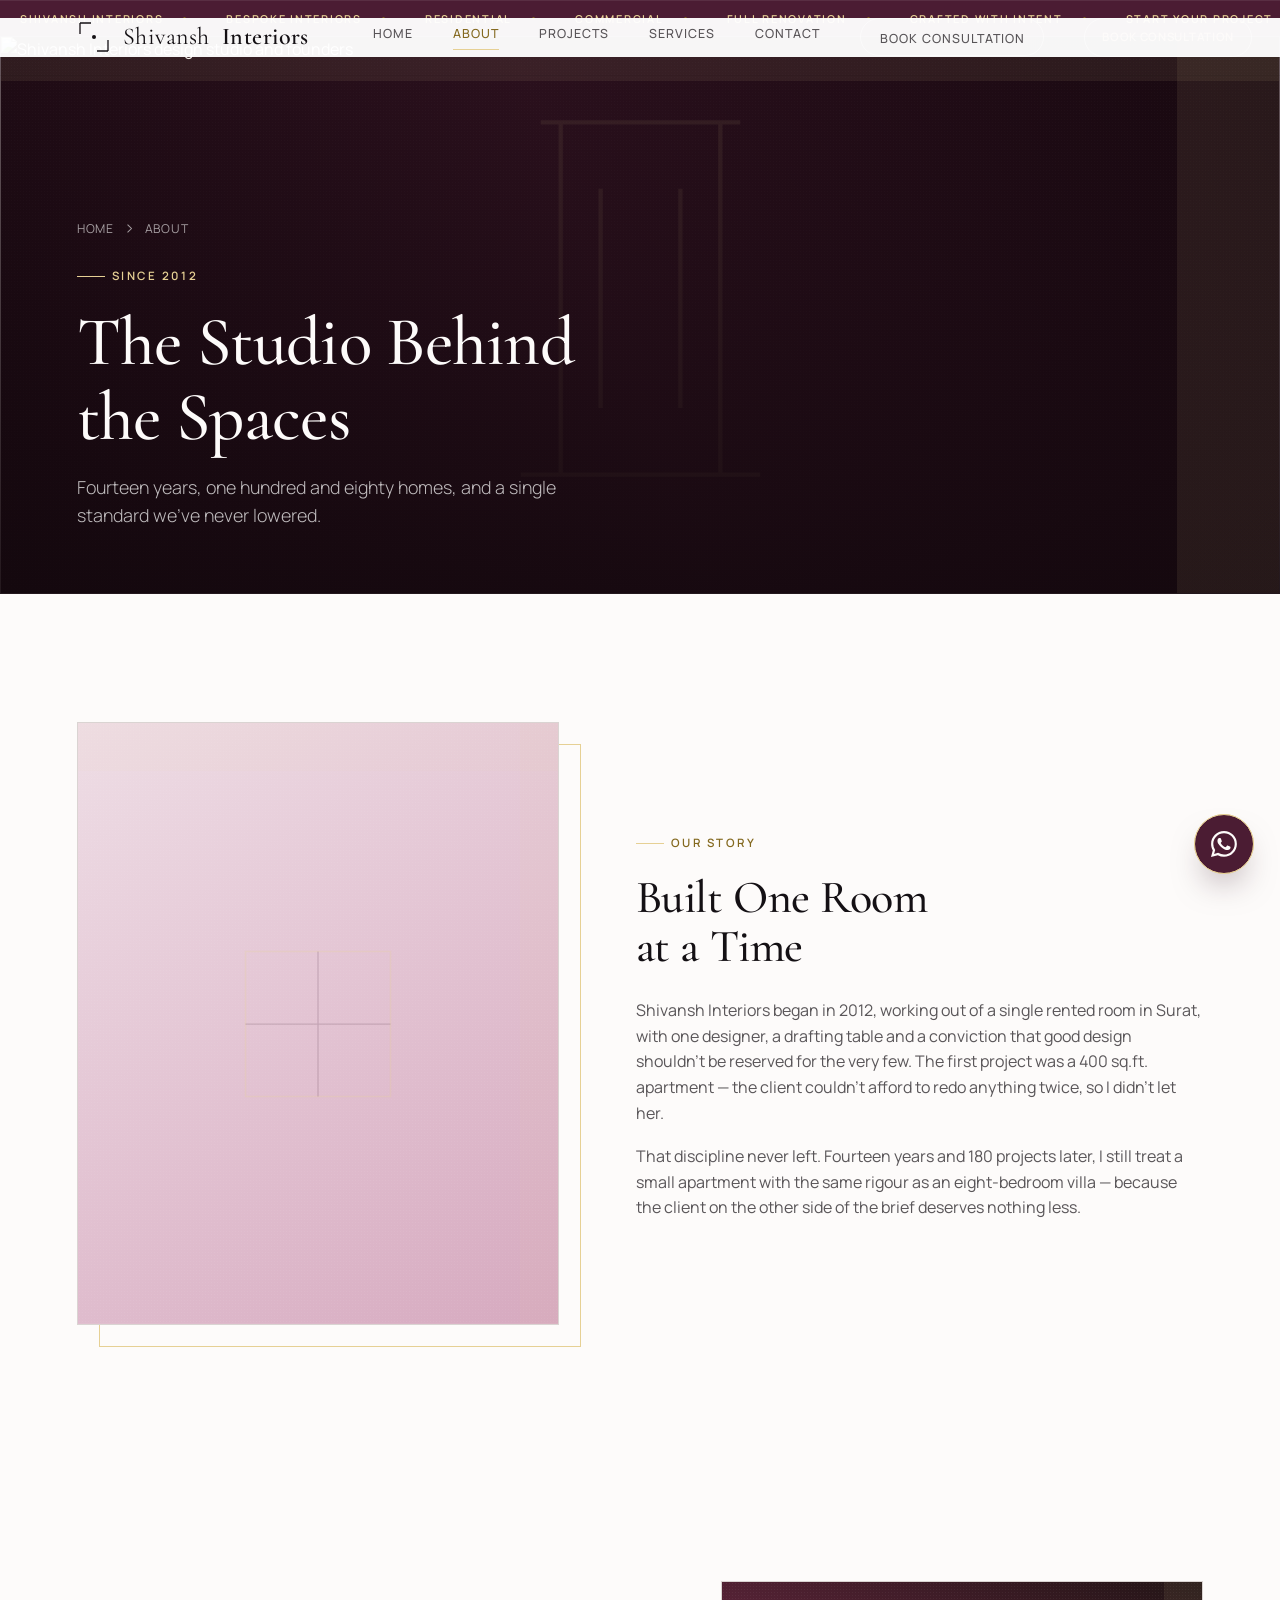
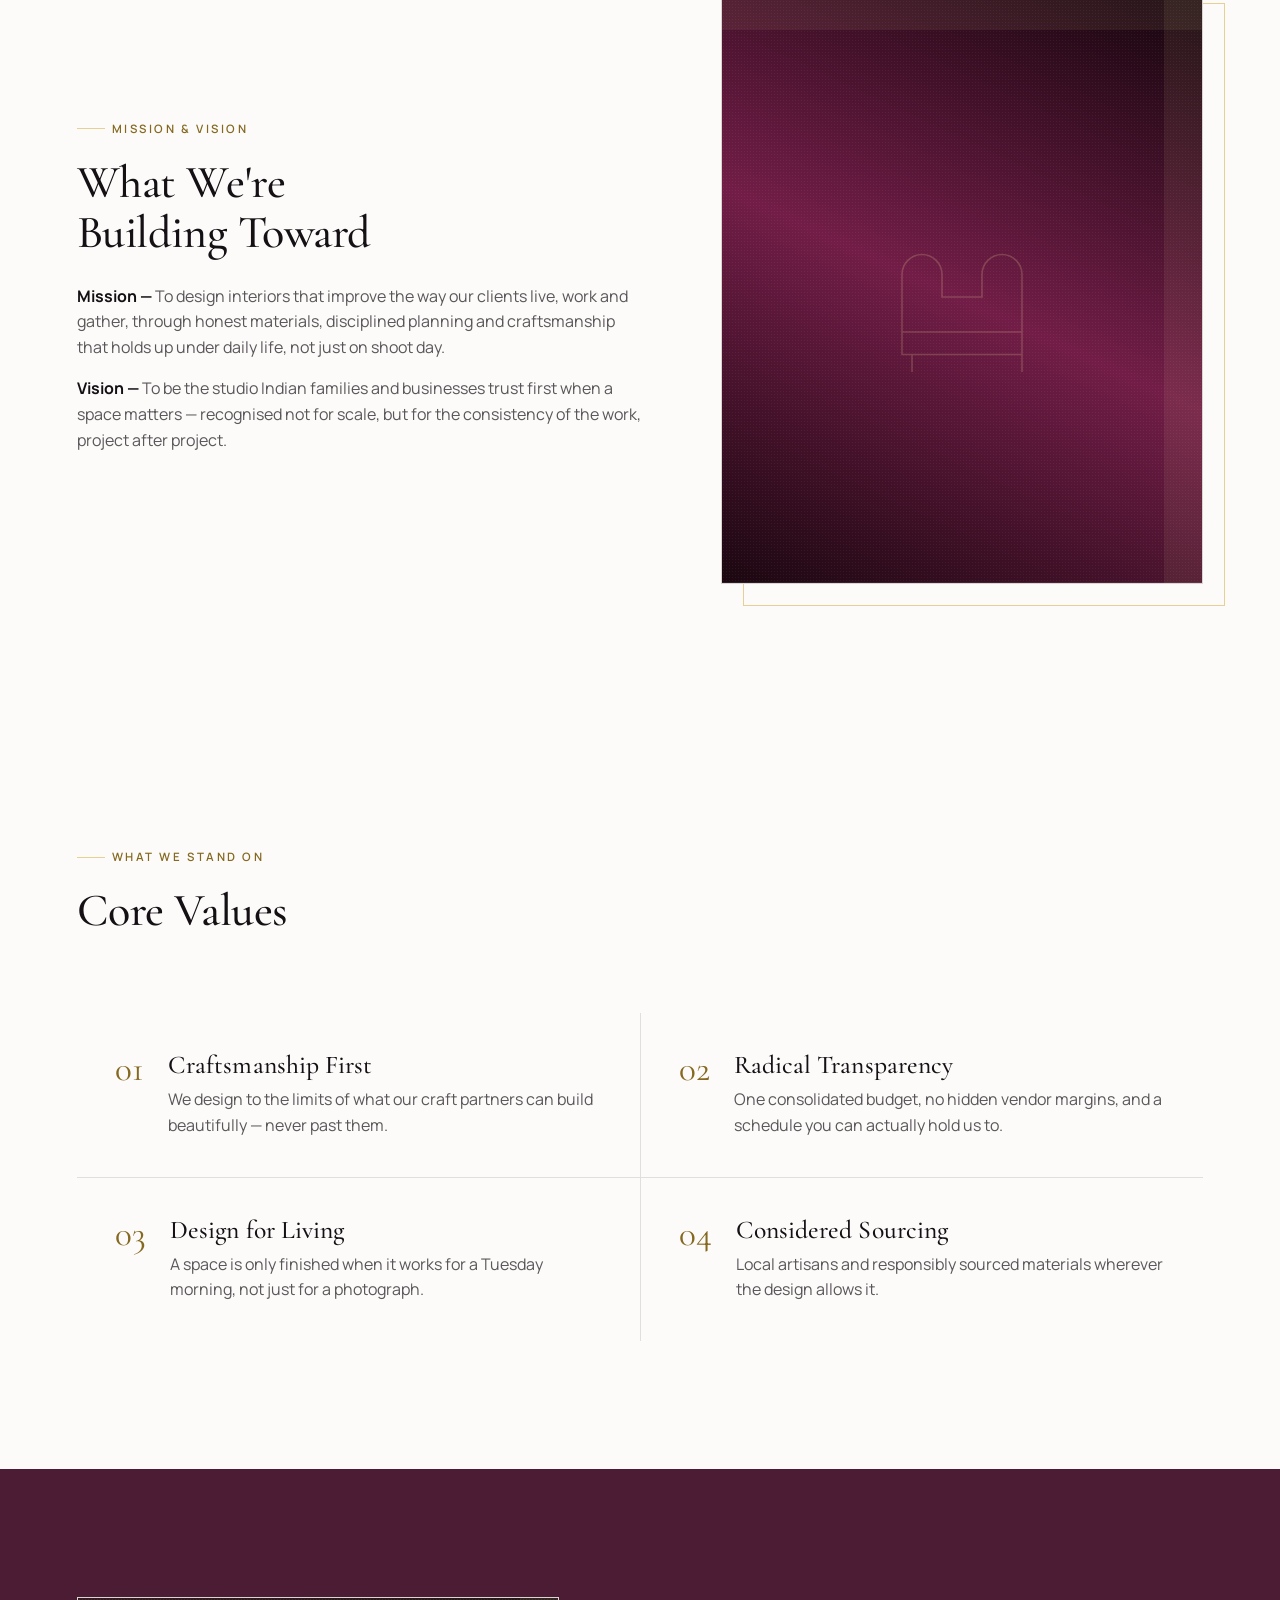
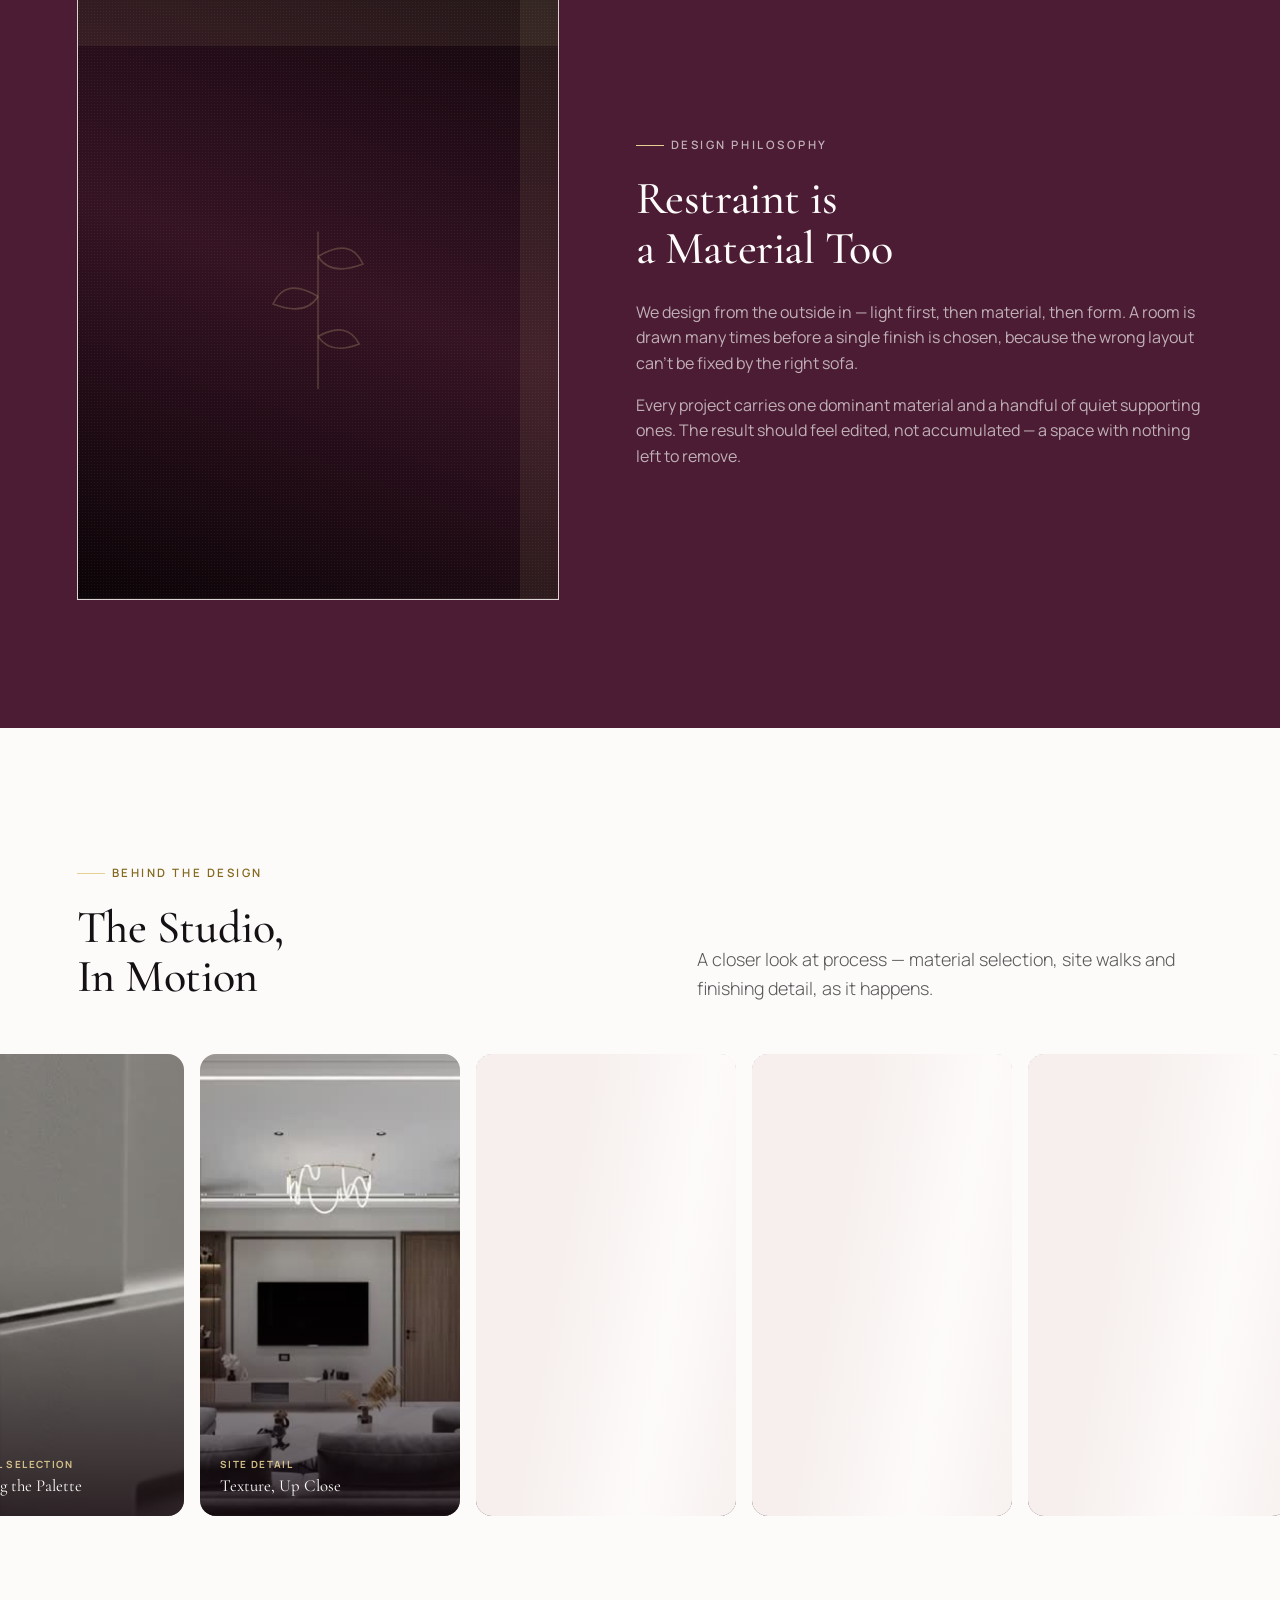
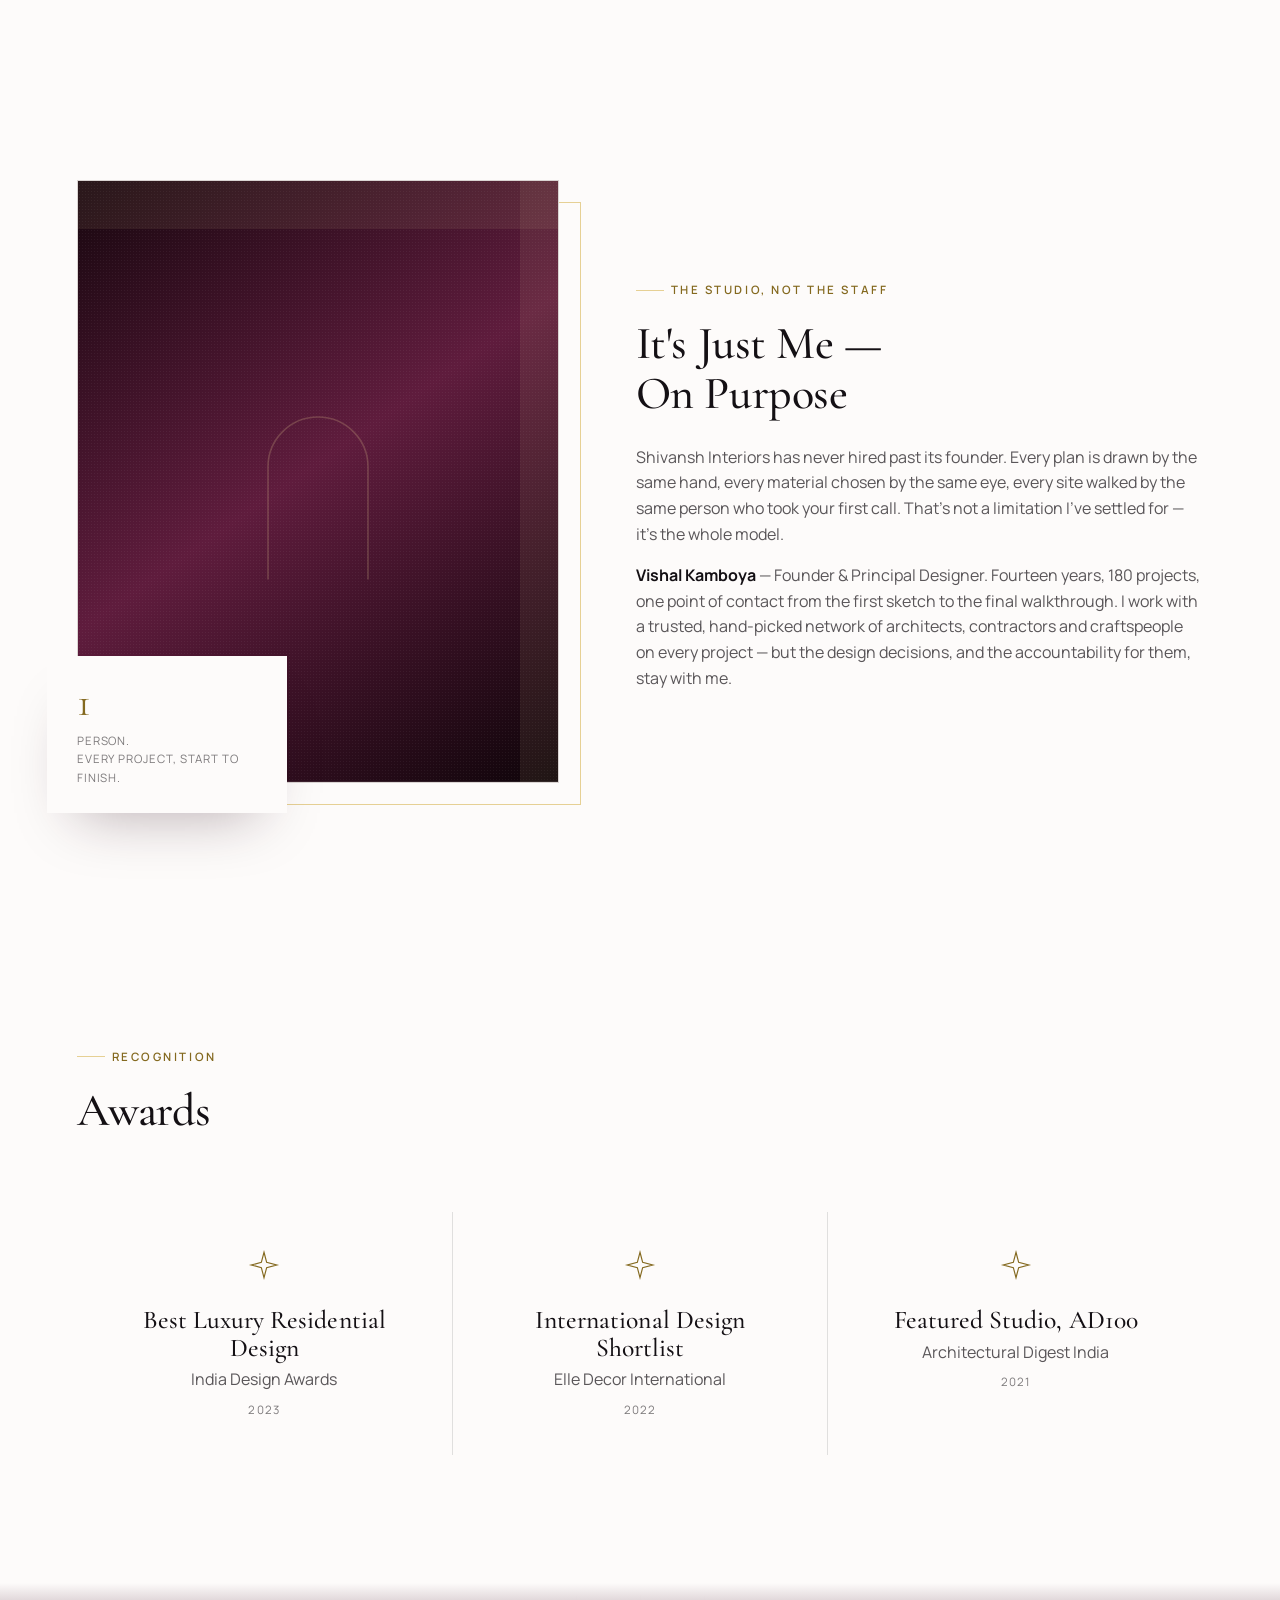
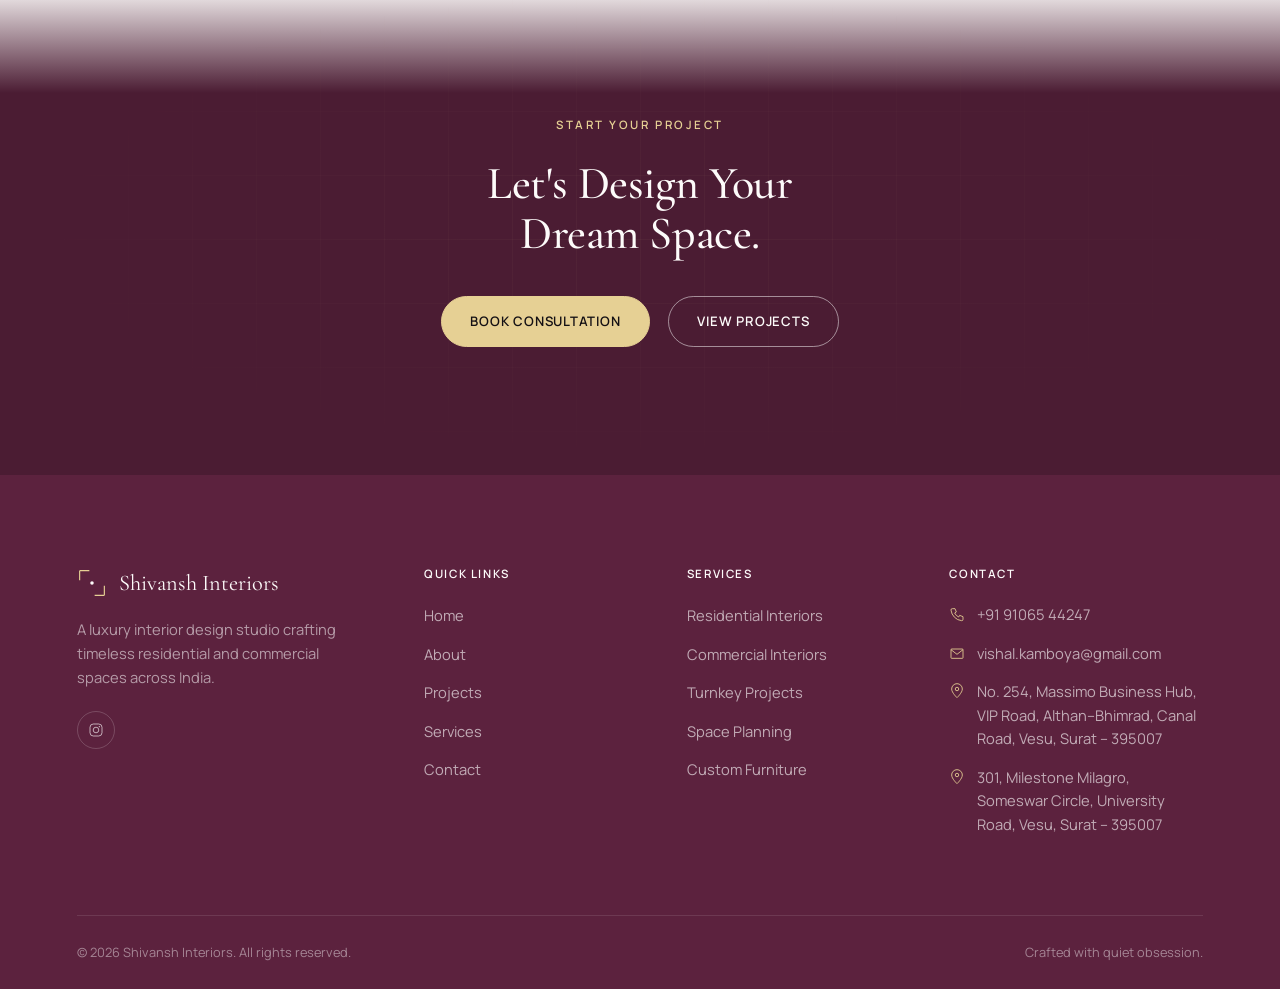
==== commit c0daf524: "Add files via upload" ====
--- a/about.html
+++ b/about.html
@@ -231,8 +231,8 @@
     <div class="evs-card" style="--evs-i:0" role="listitem" aria-label="Material selection — Choosing the Palette (video)">
       <div class="evs-media">
         <div class="evs-skeleton" aria-hidden="true"></div>
-        <video class="evs-video" autoplay muted loop playsinline webkit-playsinline preload="auto" disablepictureinpicture disableremoteplayback aria-hidden="true" tabindex="-1" poster="videos/poster-material-selection.jpg">
-          <source src="videos/studio-material-selection.mp4" type="video/mp4">
+        <video class="evs-video" autoplay muted loop playsinline webkit-playsinline preload="auto" disablepictureinpicture disableremoteplayback aria-hidden="true" tabindex="-1" poster="poster-material-selection.jpg">
+          <source src="studio-material-selection.mp4" type="video/mp4">
         </video>
         <div class="evs-overlay">
           <p class="evs-overlay__kicker">Material Selection</p>
@@ -244,8 +244,8 @@
     <div class="evs-card" style="--evs-i:1" role="listitem" aria-label="Site detail — Texture, Up Close (video)">
       <div class="evs-media">
         <div class="evs-skeleton" aria-hidden="true"></div>
-        <video class="evs-video" autoplay muted loop playsinline webkit-playsinline preload="auto" disablepictureinpicture disableremoteplayback aria-hidden="true" tabindex="-1" poster="videos/poster-site-detail.jpg">
-          <source src="videos/studio-site-detail.mp4" type="video/mp4">
+        <video class="evs-video" autoplay muted loop playsinline webkit-playsinline preload="auto" disablepictureinpicture disableremoteplayback aria-hidden="true" tabindex="-1" poster="poster-site-detail.jpg">
+          <source src="studio-site-detail.mp4" type="video/mp4">
         </video>
         <div class="evs-overlay">
           <p class="evs-overlay__kicker">Site Detail</p>
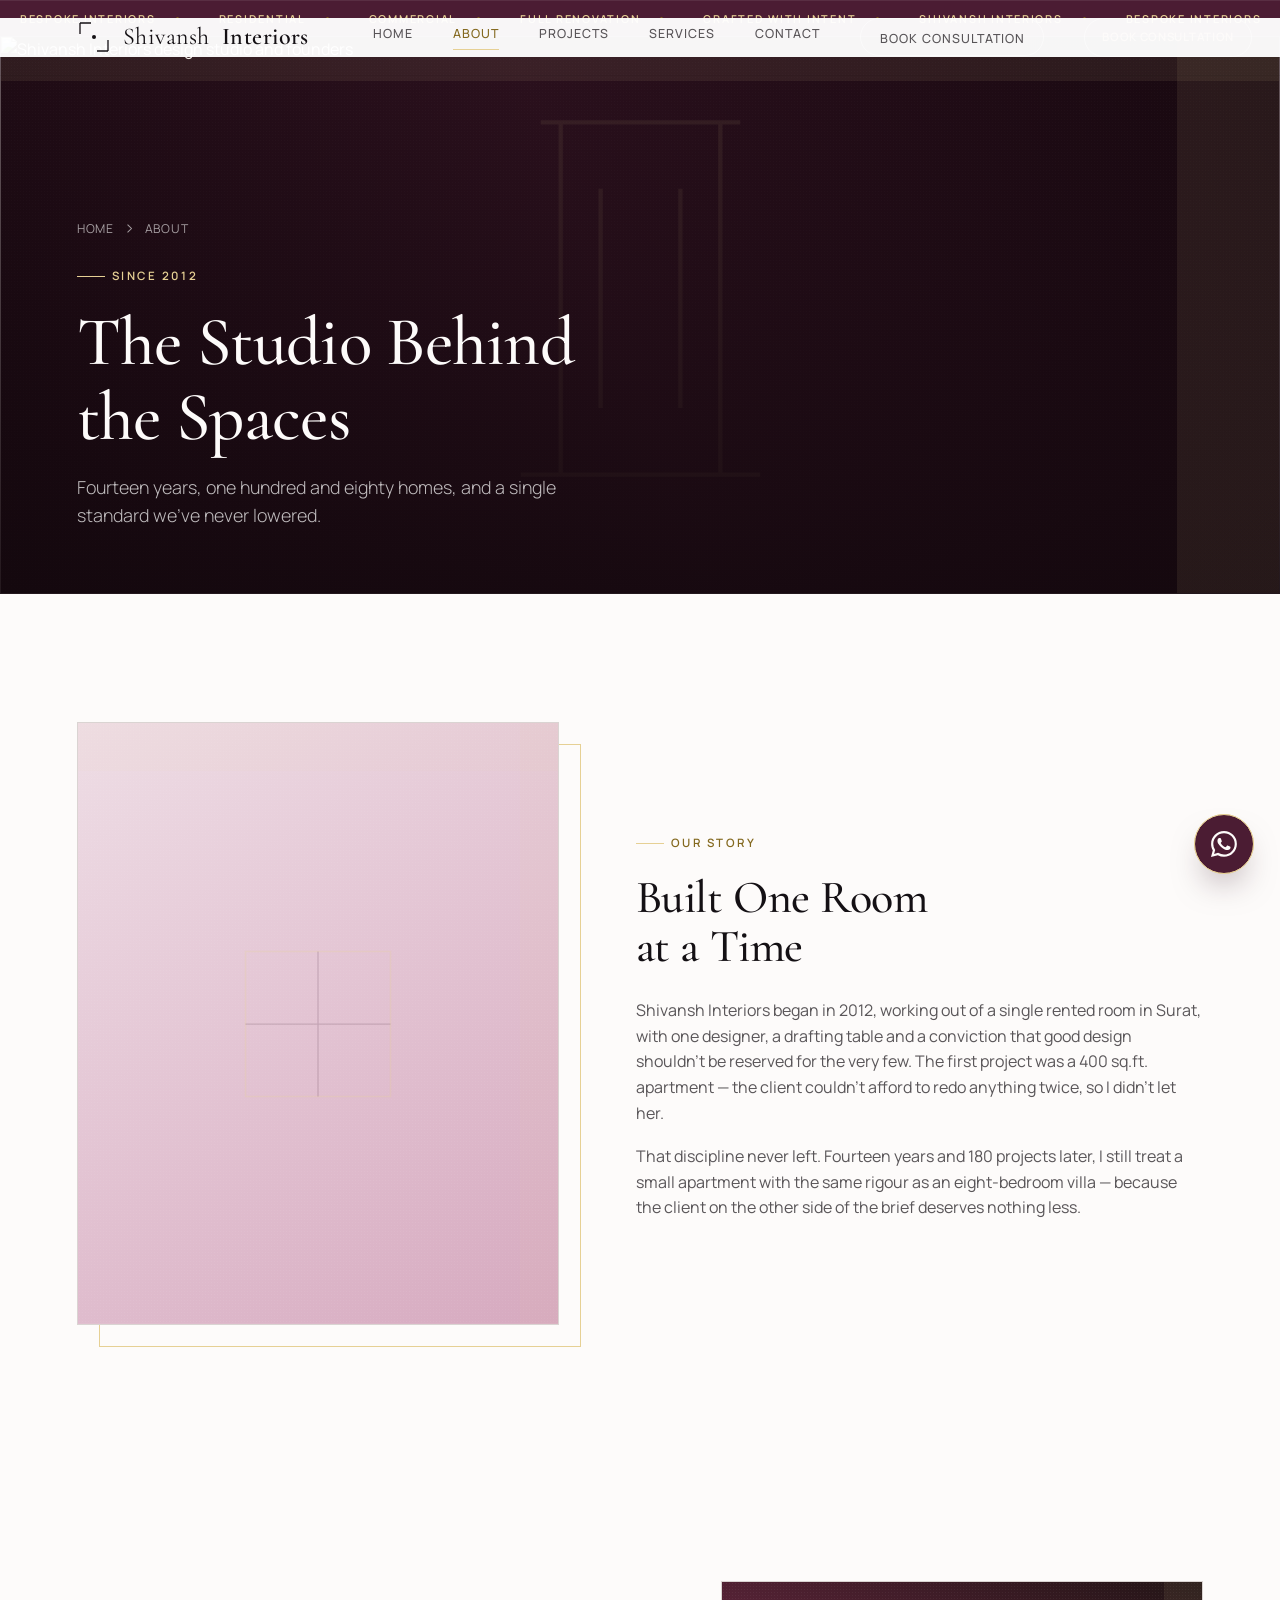
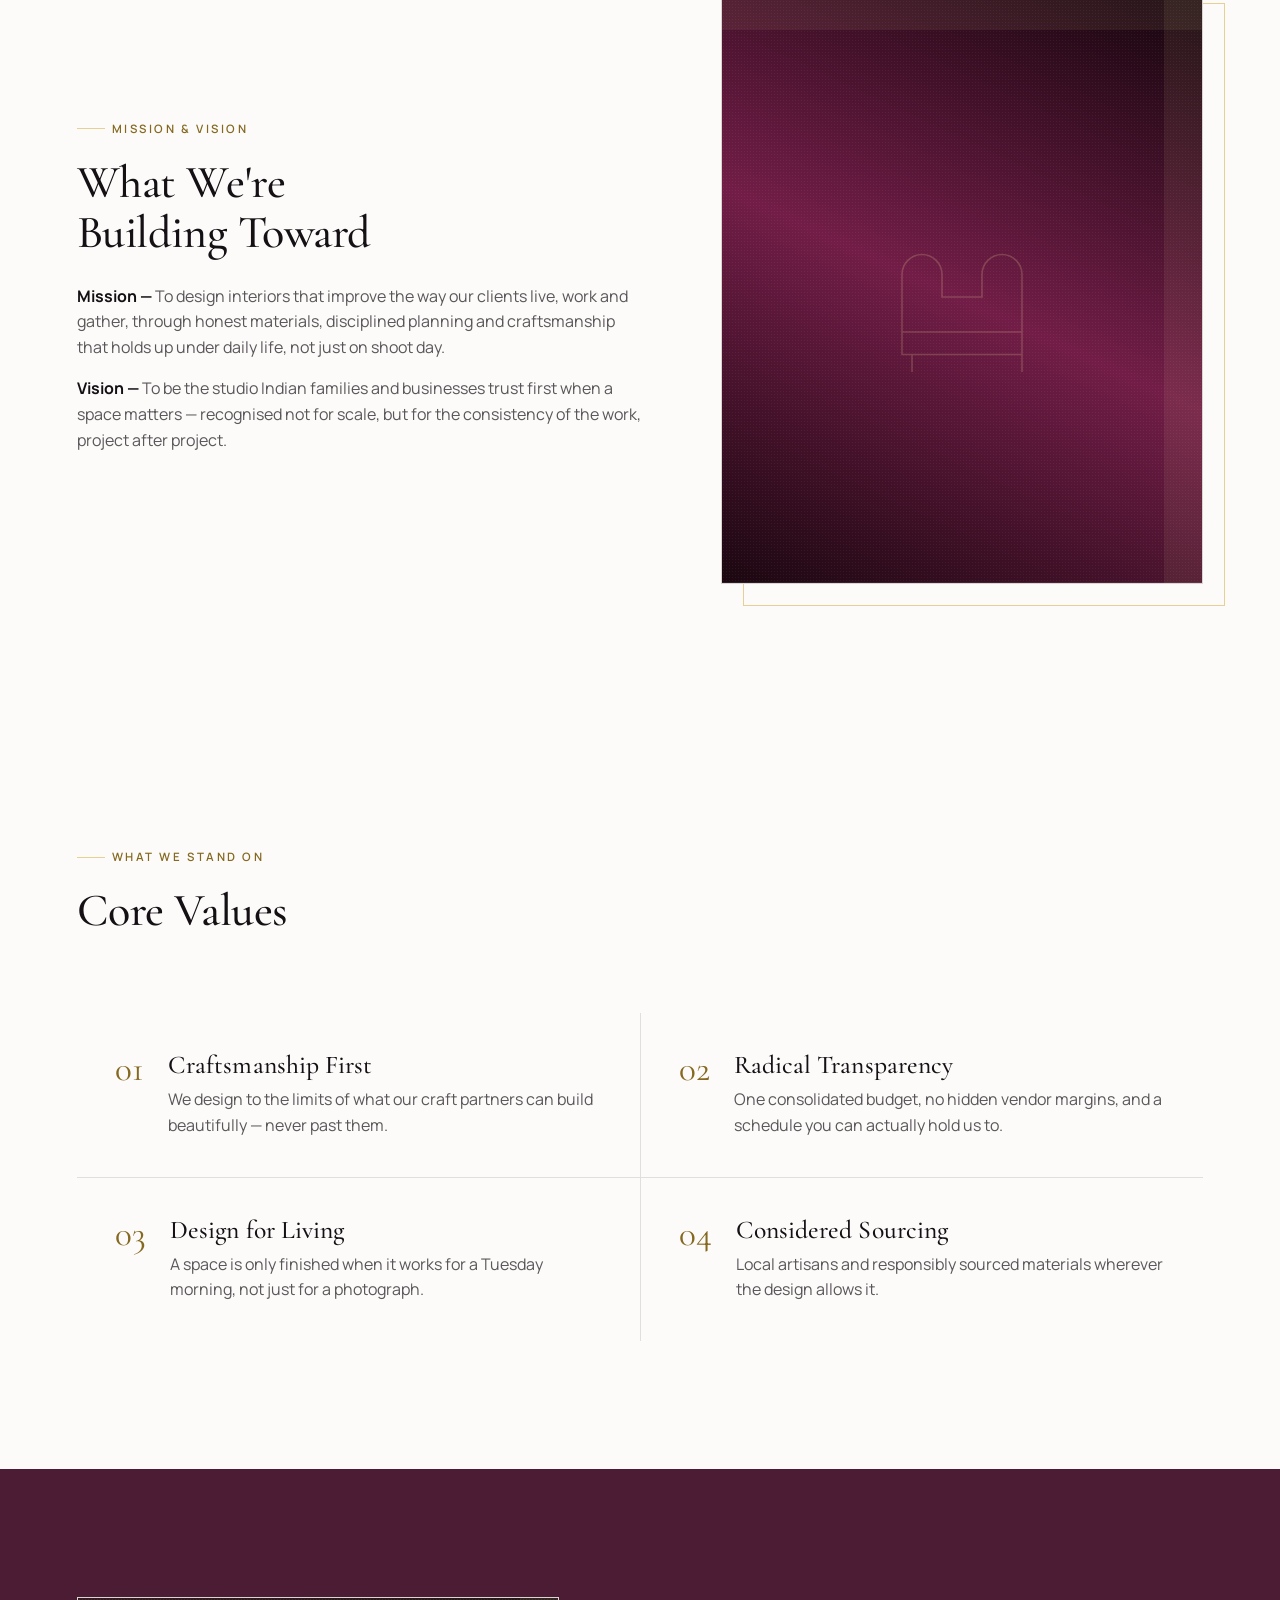
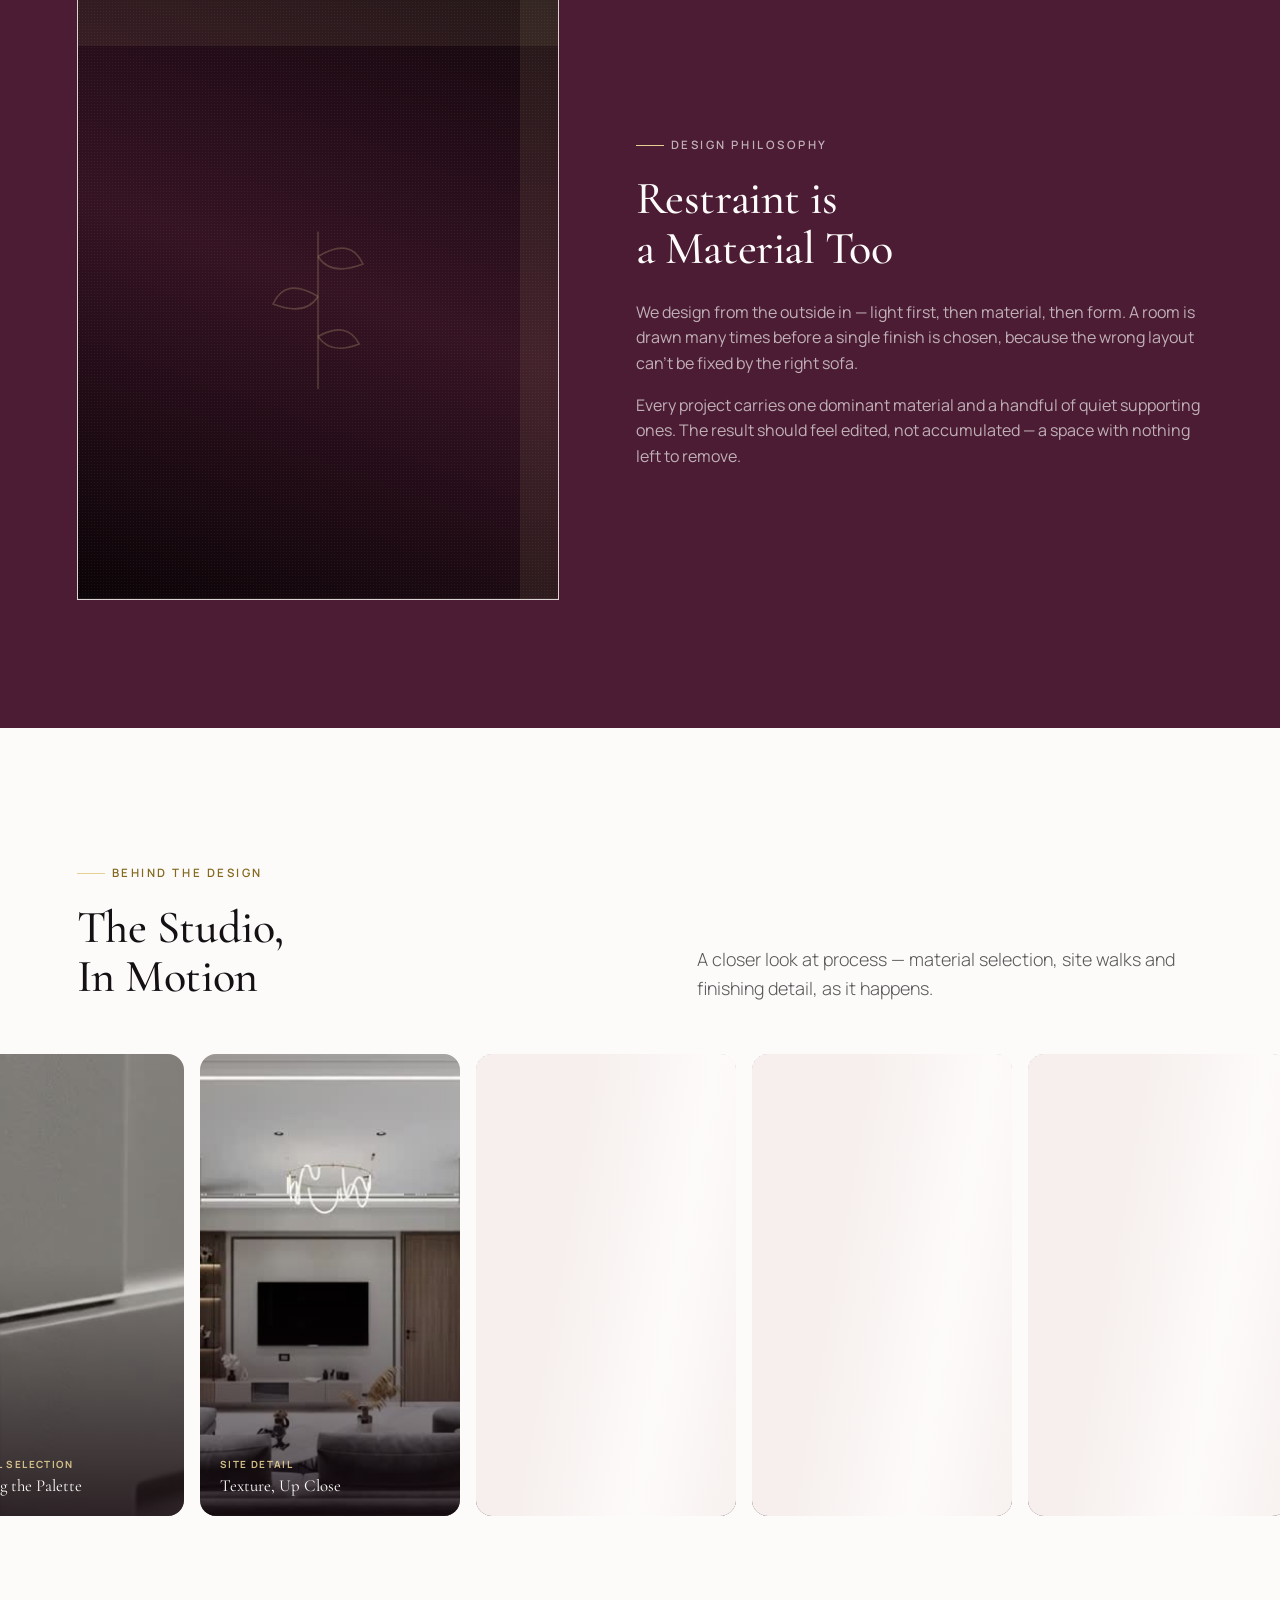
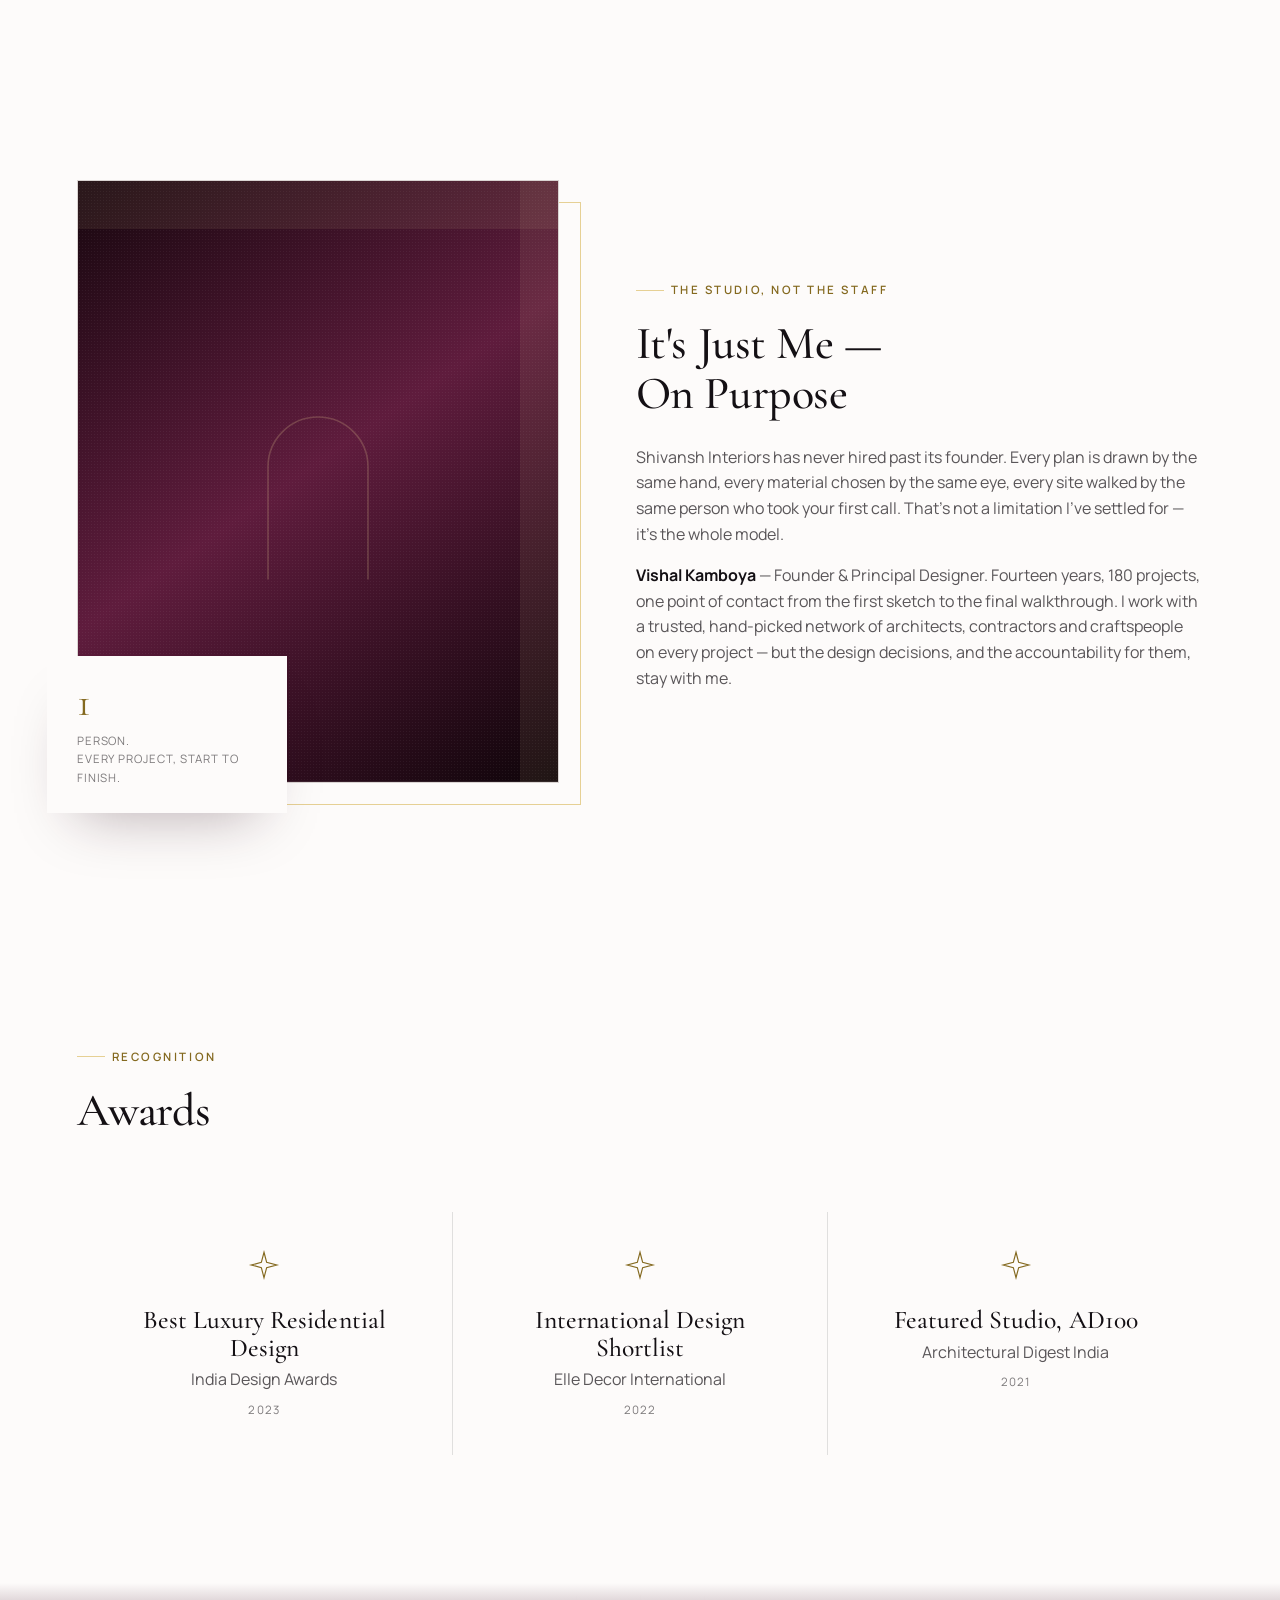
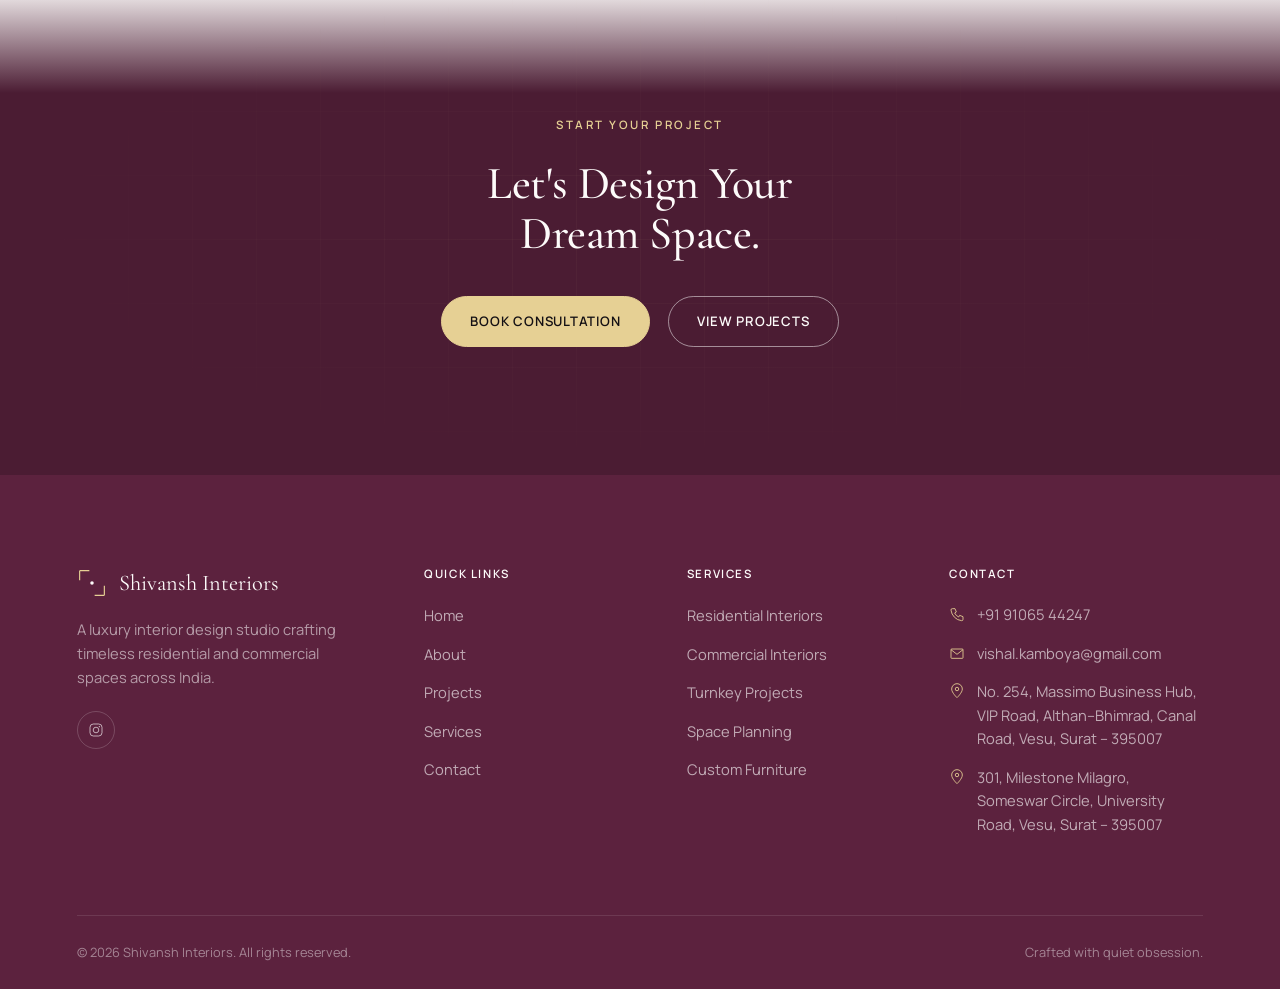
==== commit 46197ced: "Add files via upload" ====
--- a/about.html
+++ b/about.html
@@ -87,22 +87,20 @@
 <div class="marquee" aria-hidden="true">
     <div class="marquee__track">
       <div class="marquee__seq">
-        <span class="marquee__item">Shivansh Interiors</span>
         <span class="marquee__item">Bespoke Interiors</span>
         <span class="marquee__item">Residential</span>
         <span class="marquee__item">Commercial</span>
         <span class="marquee__item">Full Renovation</span>
         <span class="marquee__item">Crafted With Intent</span>
-        <span class="marquee__item">Start Your Project</span>
+        <span class="marquee__item">Shivansh Interiors</span>
       </div>
       <div class="marquee__seq">
-        <span class="marquee__item">Shivansh Interiors</span>
         <span class="marquee__item">Bespoke Interiors</span>
         <span class="marquee__item">Residential</span>
         <span class="marquee__item">Commercial</span>
         <span class="marquee__item">Full Renovation</span>
         <span class="marquee__item">Crafted With Intent</span>
-        <span class="marquee__item">Start Your Project</span>
+        <span class="marquee__item">Shivansh Interiors</span>
       </div>
     </div>
   </div>
--- a/style.css
+++ b/style.css
@@ -507,6 +507,25 @@
 .hero.pin-collage{justify-content:center}
 .hero.pin-collage .hero__content{z-index:10;padding-bottom:0}
 .hero__content .wrap{padding-inline:0}
+
+/* Desktop only, homepage collage hero specifically: text sits dark-on-light
+   in the negative space between the scattered photos (not white-on-photo
+   like the mobile/About treatment), but on wide viewports the photos sit
+   close enough to the text that bright highlights near the edges can eat
+   into contrast. A soft, blurred warm-white glow directly behind just the
+   text block fixes this without touching the photos, adding an overlay
+   across the whole hero, or darkening anything — the collage stays fully
+   visible and natural everywhere except immediately behind the words. */
+@media (min-width:921px){
+  .hero.pin-collage .hero__content::before{
+    content:'';position:absolute;z-index:-1;
+    inset:-40px -60px;
+    background:radial-gradient(ellipse at center, rgba(253,251,250,.82) 0%, rgba(253,251,250,.5) 55%, rgba(253,251,250,0) 100%);
+    filter:blur(4px);
+    pointer-events:none;
+  }
+}
+
 .hero__kicker{color:var(--gold-dim);margin-bottom:22px}
 .hero h1{max-width:14ch;margin-bottom:22px}
 .hero__sub{color:var(--ink-70);font-weight:300;max-width:44ch;font-size:clamp(1rem,1.3vw,1.2rem);margin-bottom:44px}
@@ -524,28 +543,20 @@
 /* ---------- Section shells ---------- */
 .section{padding-block:clamp(80px,10vw,150px)}
 
-/* ---------- Seam bridges ----------
-   Hero -> #about: a true overlap blend, not a color-matching guess.
-   #about is pulled up by 40px (negative margin) so its top edge sits
-   INSIDE the hero's own box, then #about's own background is masked
-   from fully transparent (revealing the hero's actual rendered
-   pixels underneath — whatever the animated mesh gradient + scrim
-   currently look like, guaranteed pixel-identical since it's the
-   same pixels, not an approximation) to fully opaque by the point
-   where hero's box actually ends. Below that, #about renders
-   normally. 40px is deliberately small: it's comfortably inside
-   hero's own bottom padding (min 64px) and stops exactly at the
-   scroll-cue's bottom edge (bottom:40px), so neither hero's text nor
-   the scroll cue ever sits inside the blended zone.
-   -webkit-mask-image is required — this fails silently (no blend,
-   but no breakage either) on Safari/iOS without it. */
+/* Seam bridge removed: this used to blend the hero directly into
+   #about via a small negative margin + mask reveal, assuming #about
+   was the hero's immediate next sibling in the DOM. That's no longer
+   true — the marquee now sits between them (moved there per this
+   round's brief) — so the negative margin would pull #about up into
+   the marquee's box instead, showing a stray strip of the marquee's
+   background rather than the intended hero-blend. The marquee's own
+   solid background now serves as the transition between hero and
+   content instead, which is the correct read of the new order. */
 #about{
   position:relative;z-index:1;
   background:var(--white);
-  margin-top:-40px;
-  -webkit-mask-image:linear-gradient(to bottom, transparent 0, #000 40px, #000 100%);
-          mask-image:linear-gradient(to bottom, transparent 0, #000 40px, #000 100%);
-}
+}
+
 .cta::before{
   content:'';position:absolute;top:0;left:0;right:0;height:110px;z-index:0;
   background:linear-gradient(180deg, var(--white) 0%, transparent 100%);
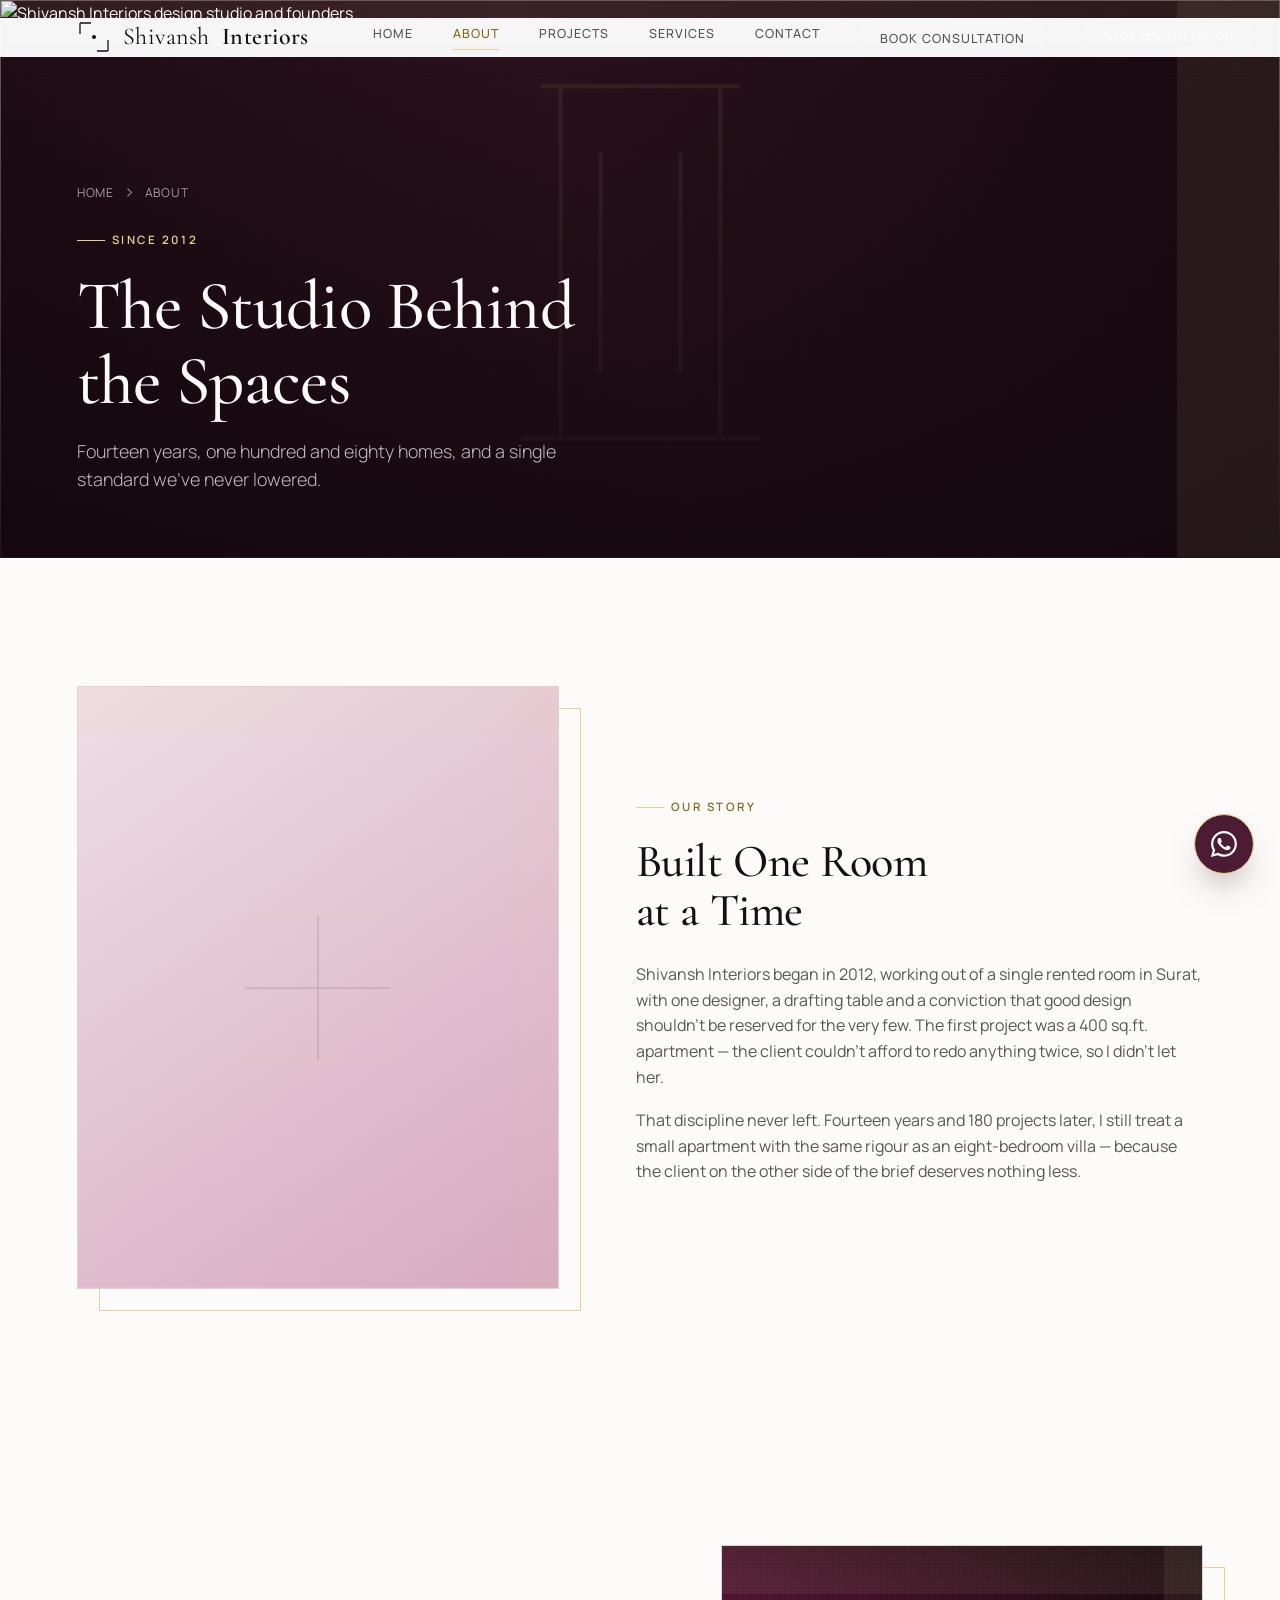
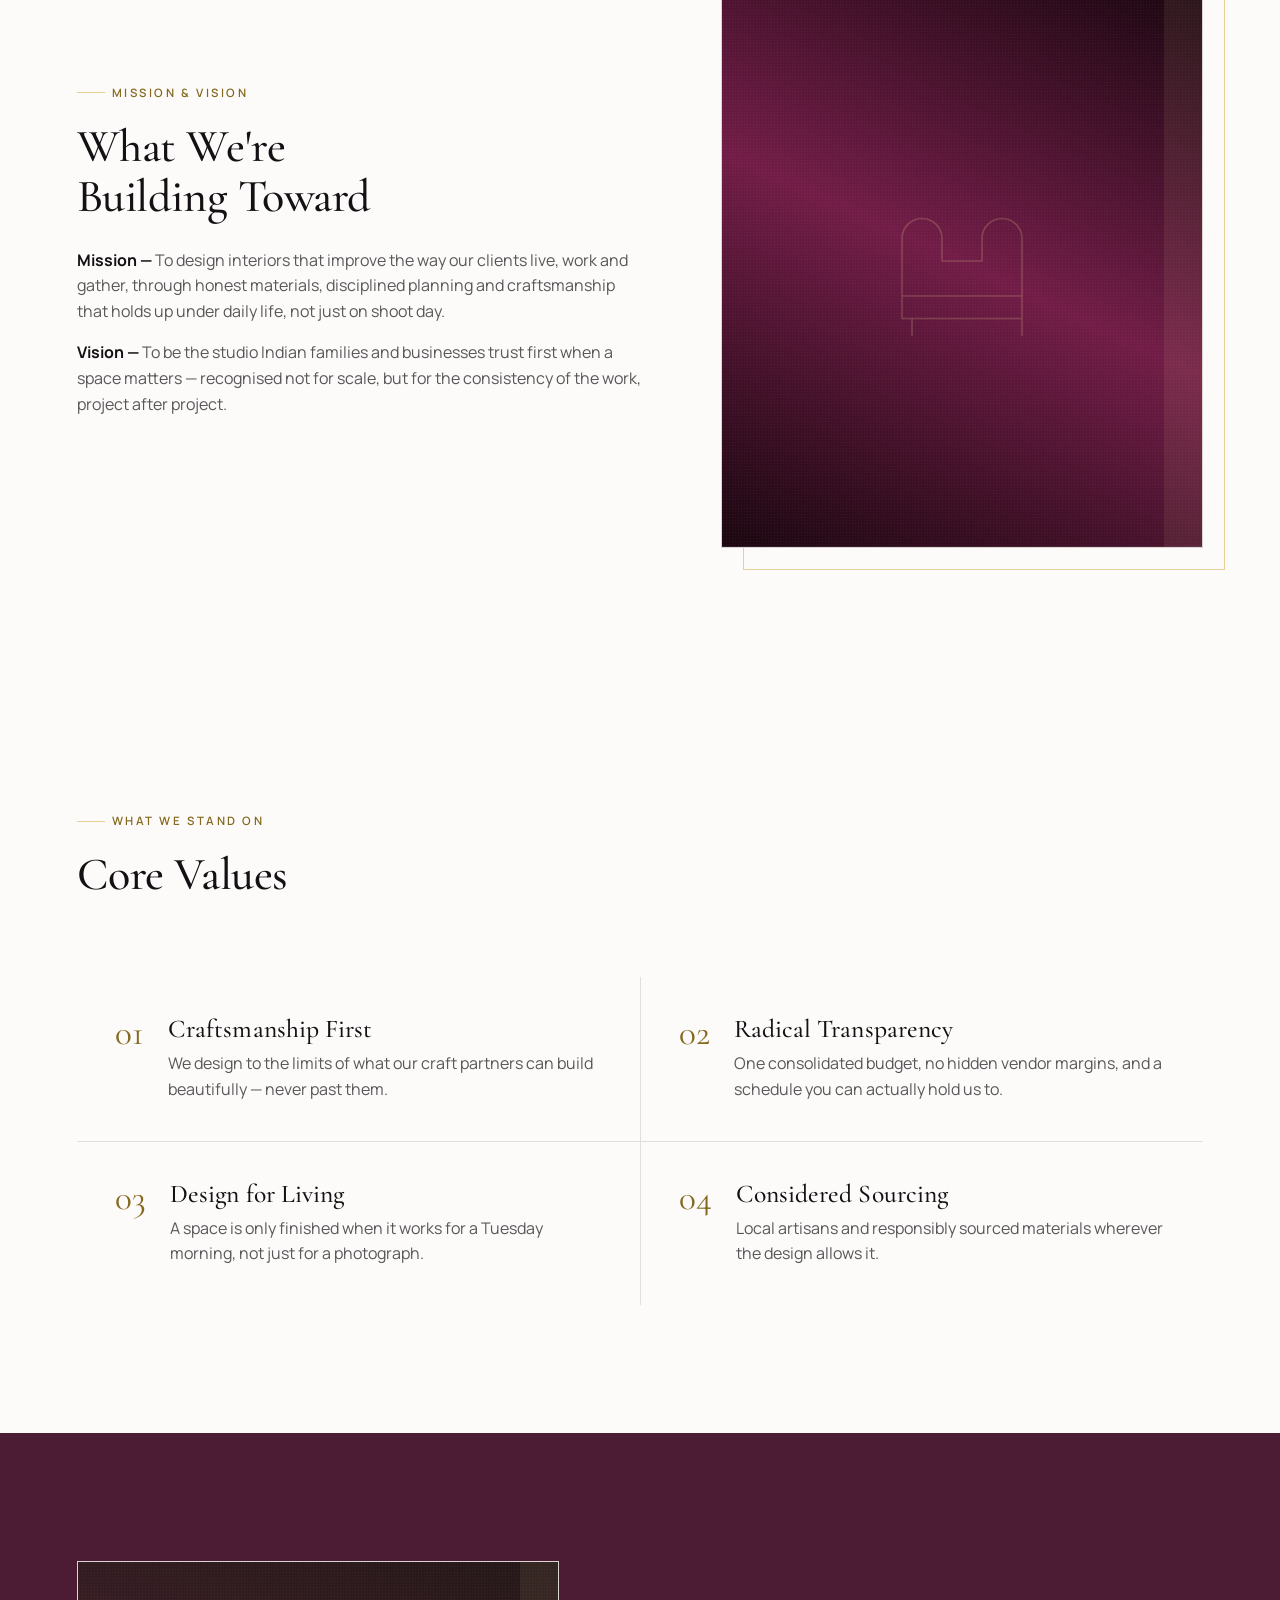
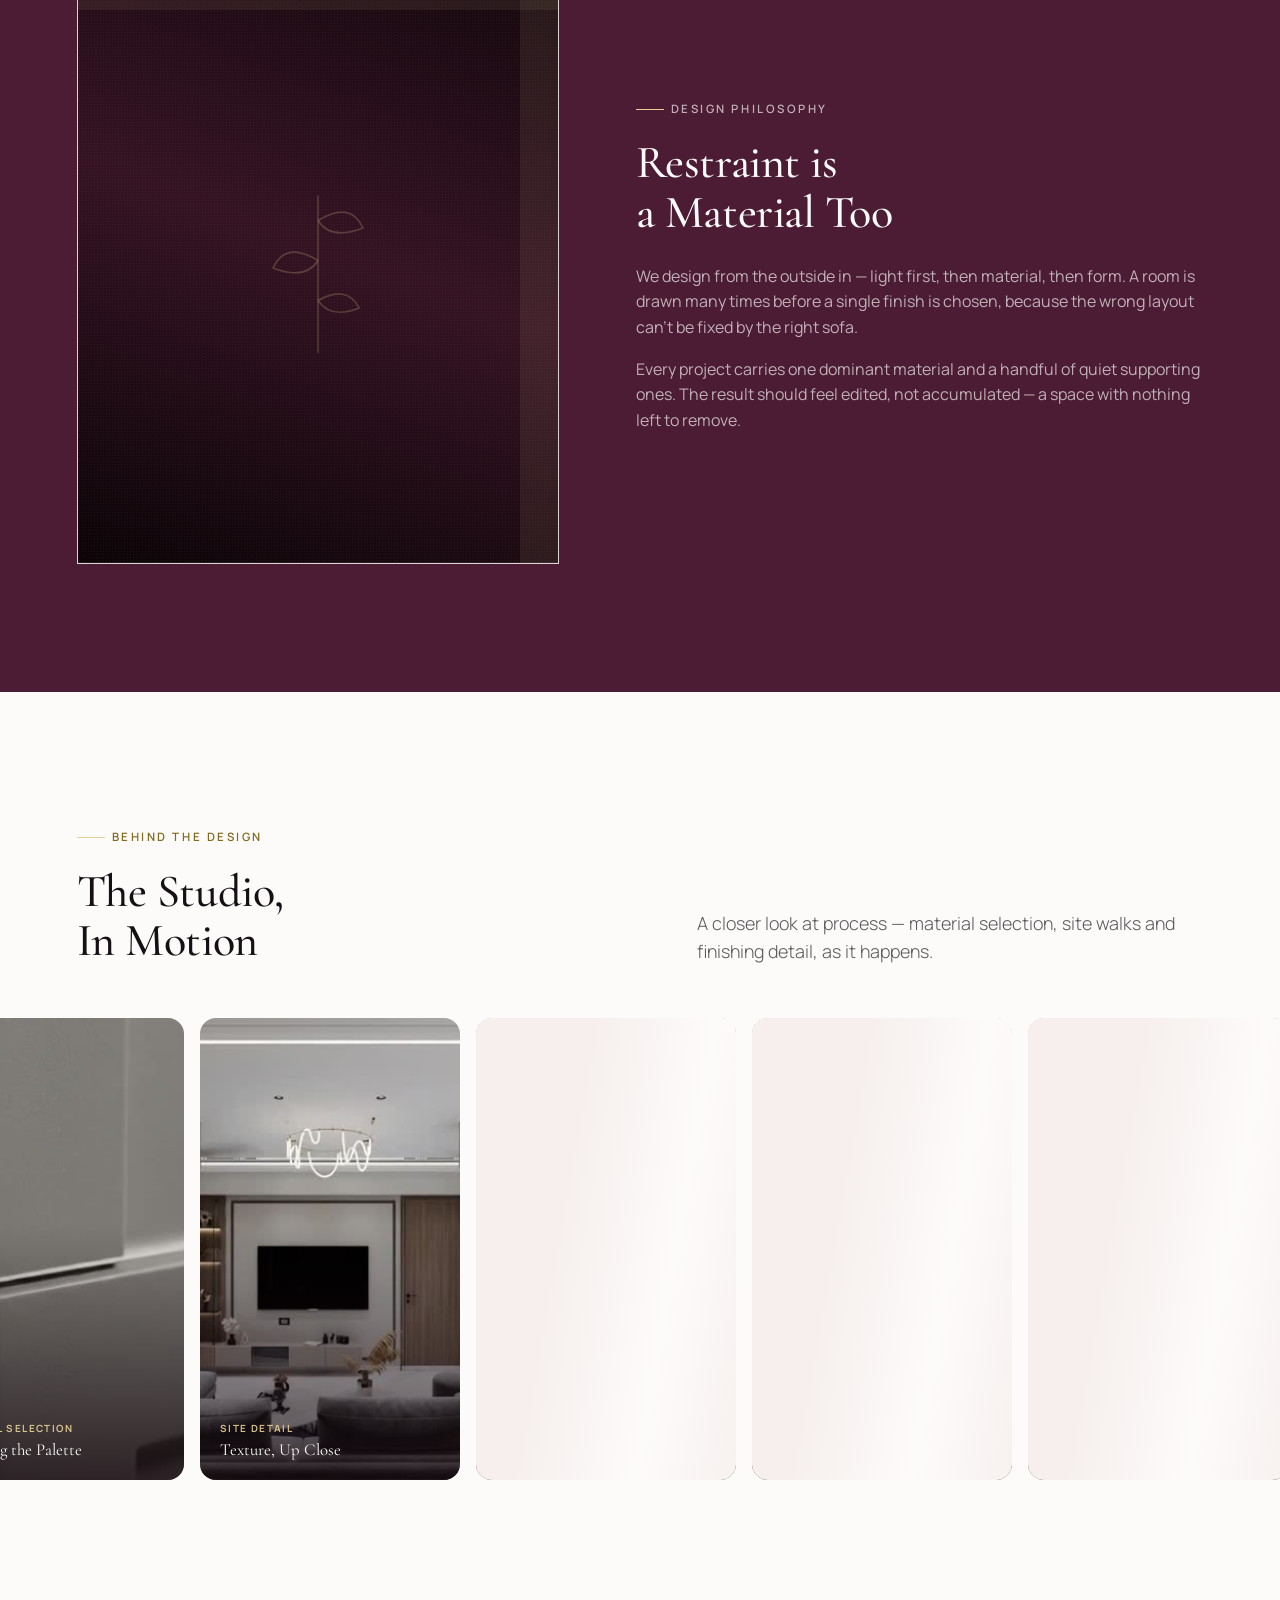
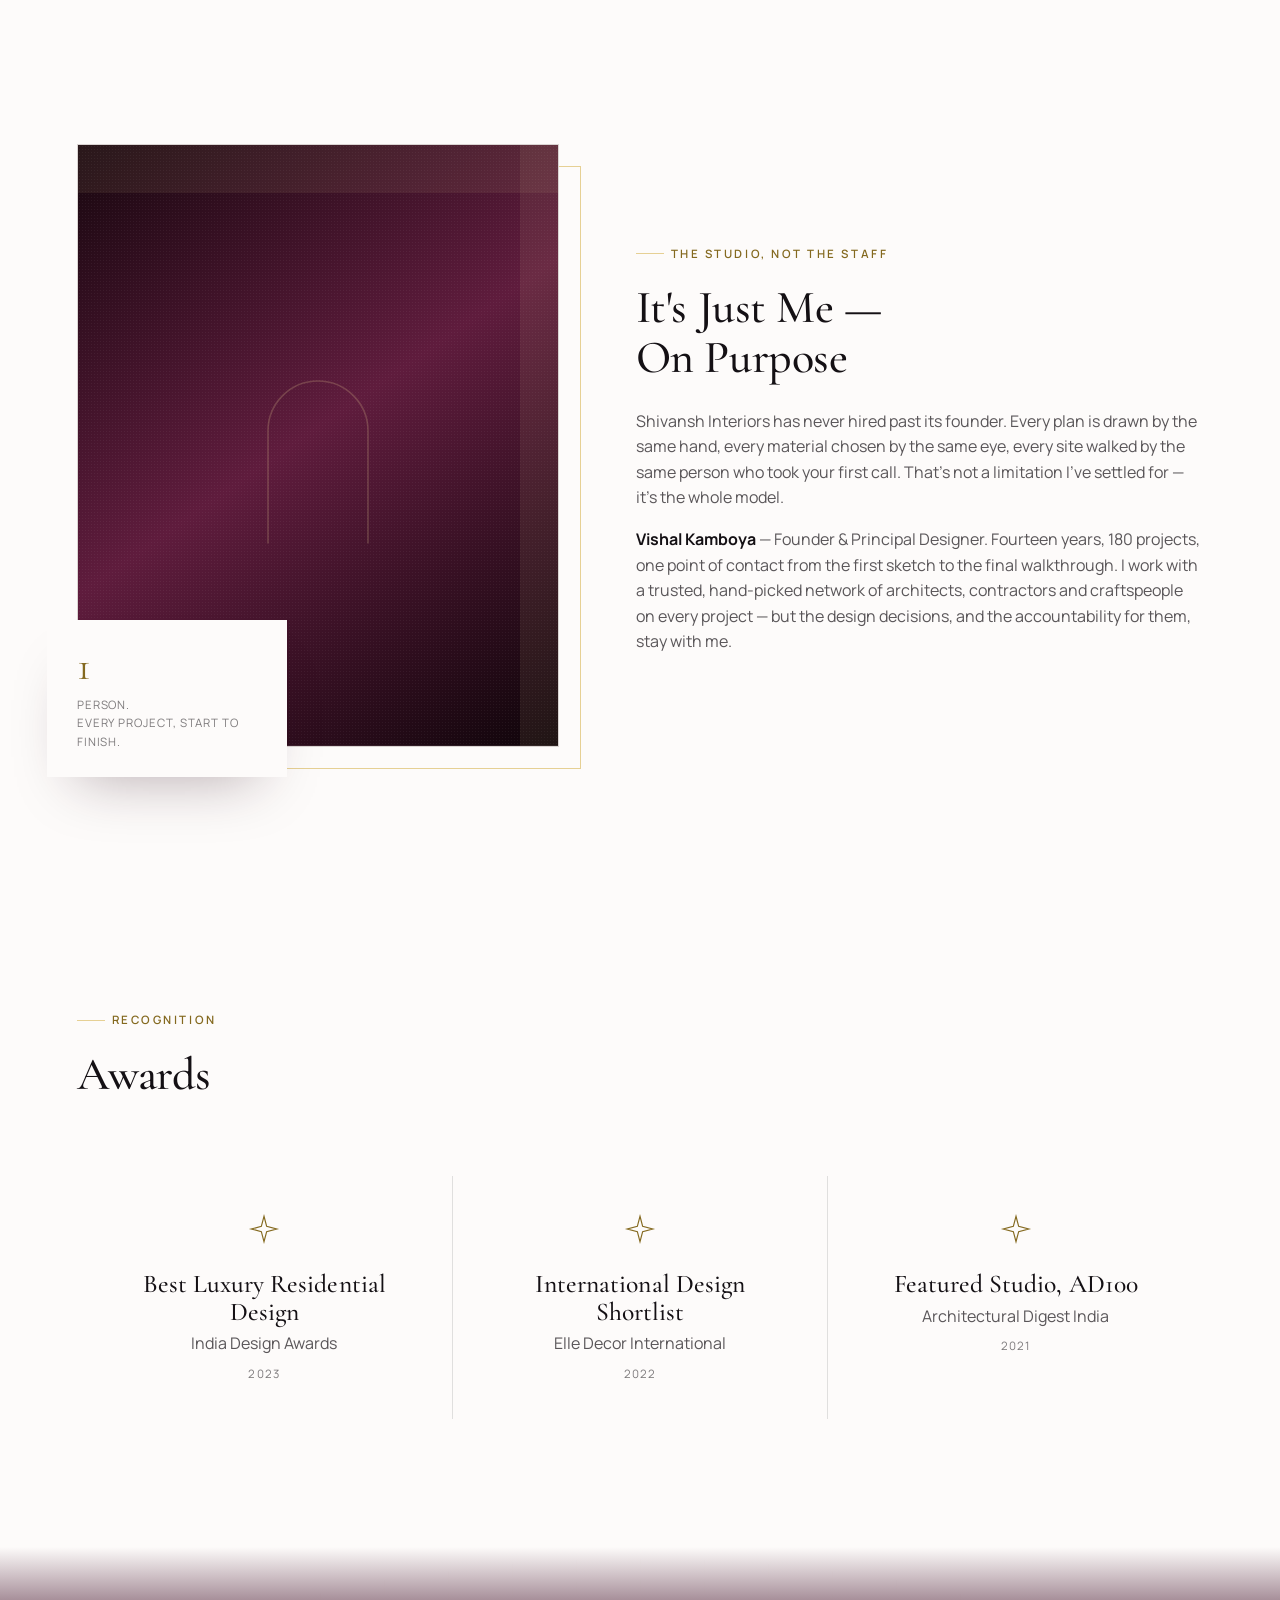
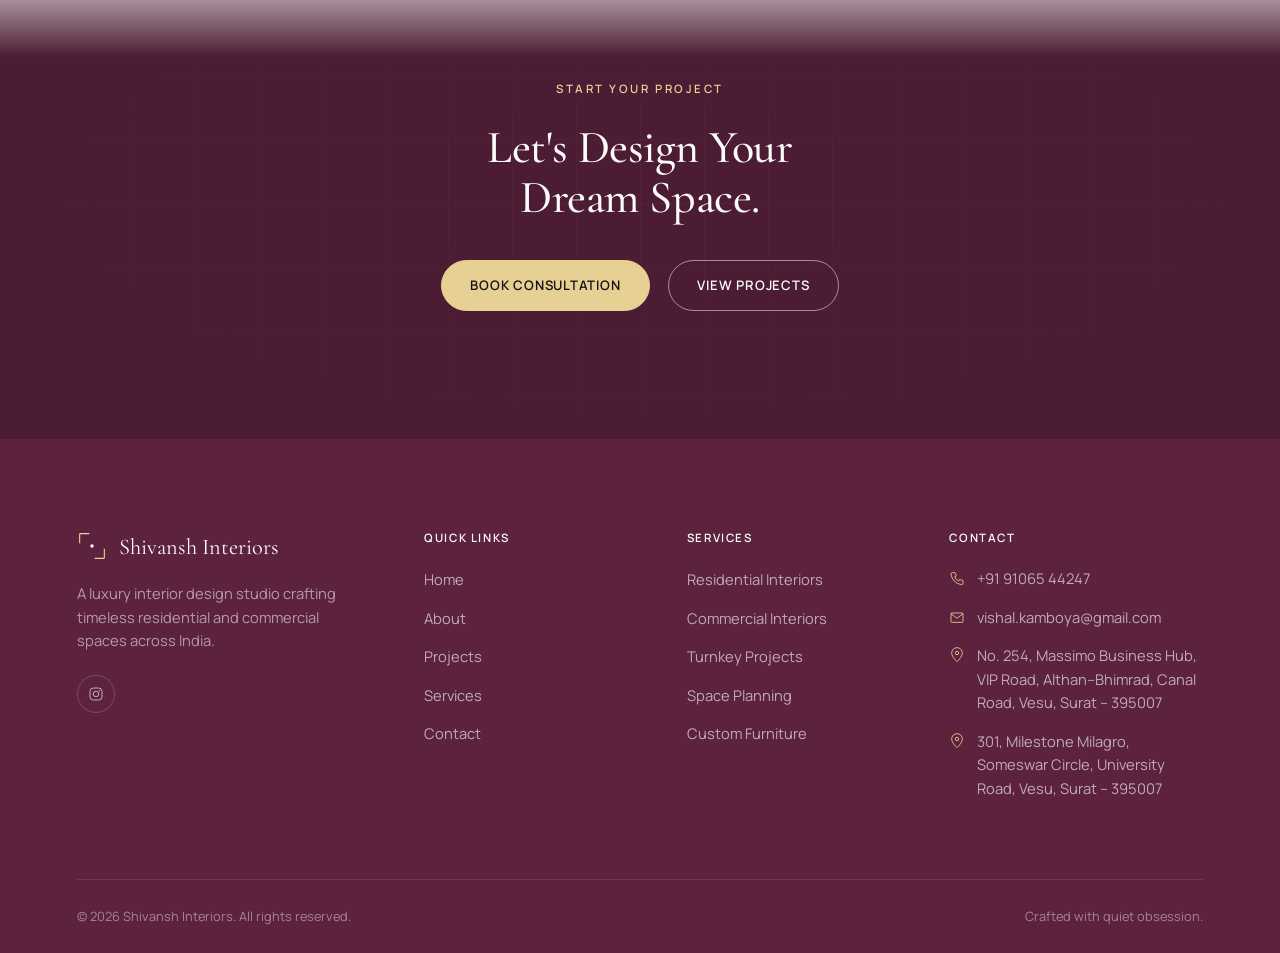
==== commit bd50e5b9: "Add files via upload" ====
--- a/about.html
+++ b/about.html
@@ -84,26 +84,6 @@
   </div>
   </div>
 </header>
-<div class="marquee" aria-hidden="true">
-    <div class="marquee__track">
-      <div class="marquee__seq">
-        <span class="marquee__item">Bespoke Interiors</span>
-        <span class="marquee__item">Residential</span>
-        <span class="marquee__item">Commercial</span>
-        <span class="marquee__item">Full Renovation</span>
-        <span class="marquee__item">Crafted With Intent</span>
-        <span class="marquee__item">Shivansh Interiors</span>
-      </div>
-      <div class="marquee__seq">
-        <span class="marquee__item">Bespoke Interiors</span>
-        <span class="marquee__item">Residential</span>
-        <span class="marquee__item">Commercial</span>
-        <span class="marquee__item">Full Renovation</span>
-        <span class="marquee__item">Crafted With Intent</span>
-        <span class="marquee__item">Shivansh Interiors</span>
-      </div>
-    </div>
-  </div>
 <!-- ============ PAGE HERO ============ -->
 <section class="page-hero">
   <div class="page-hero__media">
@@ -229,7 +209,7 @@
     <div class="evs-card" style="--evs-i:0" role="listitem" aria-label="Material selection — Choosing the Palette (video)">
       <div class="evs-media">
         <div class="evs-skeleton" aria-hidden="true"></div>
-        <video class="evs-video" autoplay muted loop playsinline webkit-playsinline preload="auto" disablepictureinpicture disableremoteplayback aria-hidden="true" tabindex="-1" poster="poster-material-selection.jpg">
+        <video class="evs-video" autoplay muted loop playsinline webkit-playsinline preload="none" disablepictureinpicture disableremoteplayback aria-hidden="true" tabindex="-1" poster="poster-material-selection.jpg">
           <source src="studio-material-selection.mp4" type="video/mp4">
         </video>
         <div class="evs-overlay">
@@ -242,7 +222,7 @@
     <div class="evs-card" style="--evs-i:1" role="listitem" aria-label="Site detail — Texture, Up Close (video)">
       <div class="evs-media">
         <div class="evs-skeleton" aria-hidden="true"></div>
-        <video class="evs-video" autoplay muted loop playsinline webkit-playsinline preload="auto" disablepictureinpicture disableremoteplayback aria-hidden="true" tabindex="-1" poster="poster-site-detail.jpg">
+        <video class="evs-video" autoplay muted loop playsinline webkit-playsinline preload="none" disablepictureinpicture disableremoteplayback aria-hidden="true" tabindex="-1" poster="poster-site-detail.jpg">
           <source src="studio-site-detail.mp4" type="video/mp4">
         </video>
         <div class="evs-overlay">
--- a/style.css
+++ b/style.css
@@ -541,7 +541,7 @@
 @media (prefers-reduced-motion:reduce){.hero__scroll-line::after{animation:none;top:0}}
 
 /* ---------- Section shells ---------- */
-.section{padding-block:clamp(80px,10vw,150px)}
+.section{padding-block:clamp(80px,10vw,150px);scroll-margin-top:110px}
 
 /* Seam bridge removed: this used to blend the hero directly into
    #about via a small negative margin + mask reveal, assuming #about
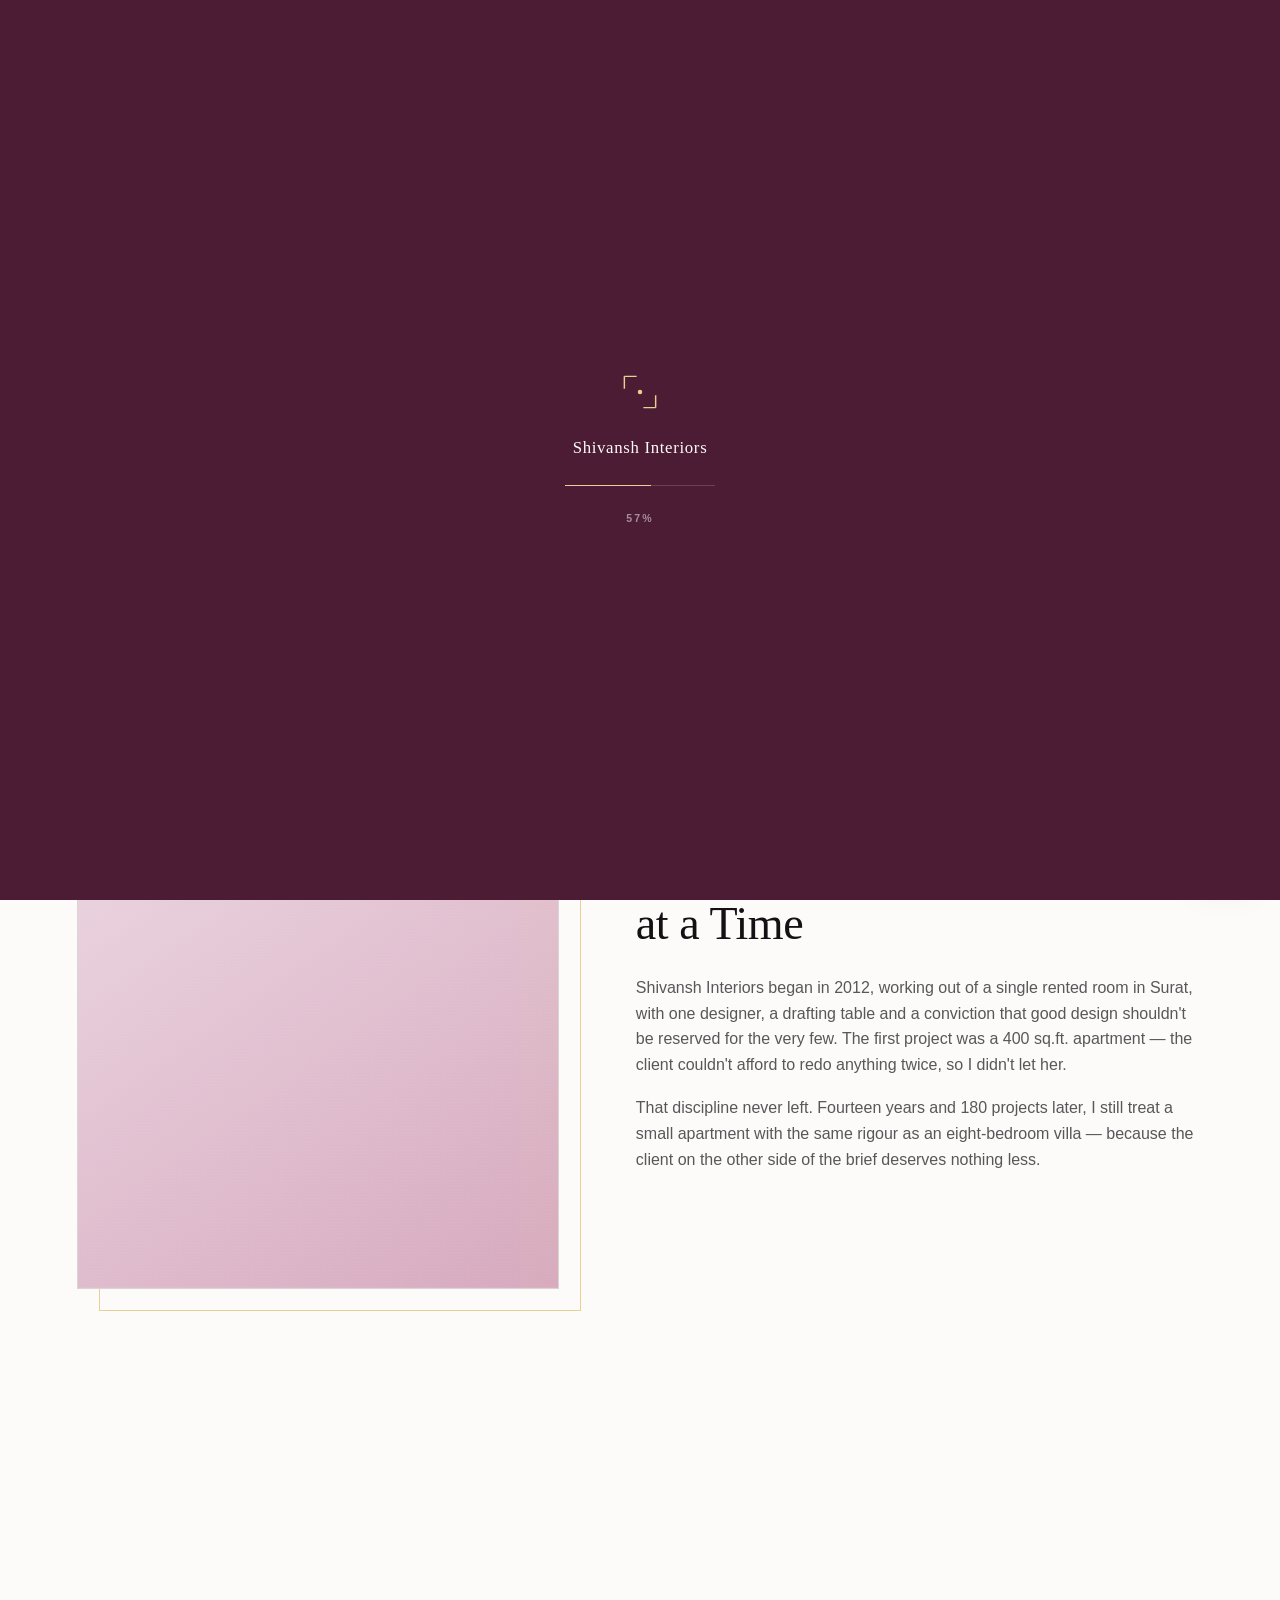
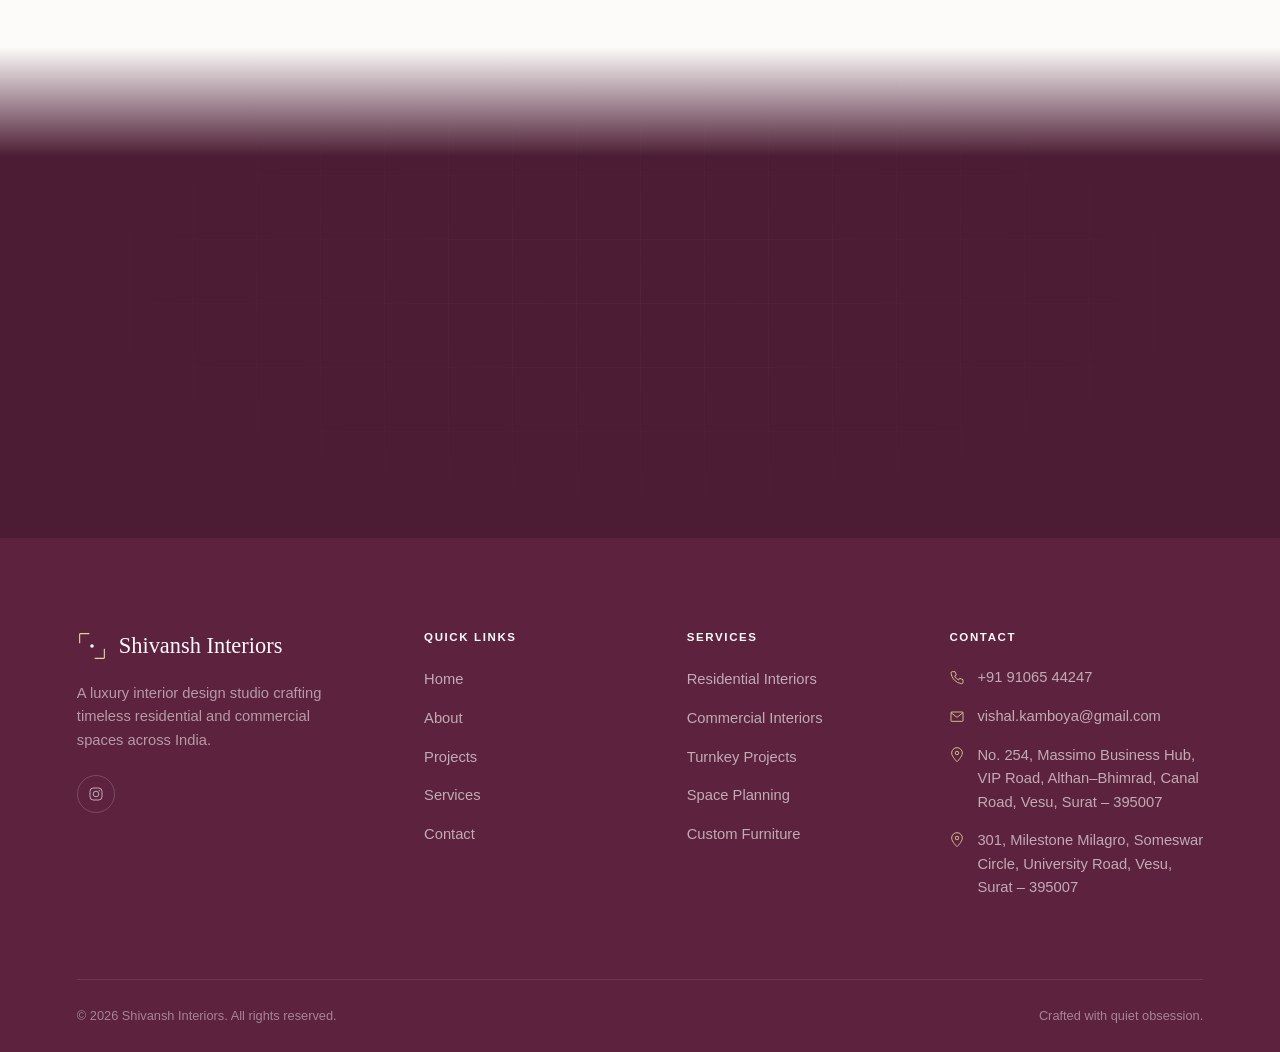
==== commit bdf2400c: "Add files via upload" ====
--- a/about.html
+++ b/about.html
@@ -3,6 +3,16 @@
 <head>
 <meta charset="UTF-8">
 <meta name="viewport" content="width=device-width, initial-scale=1.0">
+<meta http-equiv="Content-Security-Policy" content="default-src 'self'; script-src 'self' 'unsafe-inline' https://cdnjs.cloudflare.com; style-src 'self' 'unsafe-inline' https://fonts.googleapis.com; font-src 'self' https://fonts.gstatic.com; img-src 'self' https://images.unsplash.com; media-src 'self'; connect-src 'self'; frame-src 'none'; frame-ancestors 'none'; object-src 'none'; base-uri 'self';">
+<meta name="referrer" content="strict-origin-when-cross-origin">
+<!-- Security headers note: GitHub Pages serves static files with no
+     custom HTTP-header support, so this meta-tag CSP is the strongest
+     policy achievable on this hosting platform. It cannot carry
+     frame-ancestors (browsers ignore that directive in a meta tag) or
+     report-uri; those, plus X-Content-Type-Options, Permissions-Policy,
+     and Strict-Transport-Security, require real HTTP headers and are
+     unavailable here. See the security audit report for the full
+     picture and what moving to a host with header support would add. -->
 <title>About Us — Shivansh Interiors</title>
 <meta name="description" content="The story, philosophy and founder behind Shivansh Interiors — a luxury interior design studio crafting timeless residential and commercial spaces since 2012.">
 <link rel="canonical" href="https://mayankmandhyani.github.io/Shivansh-interior-2/about.html">
--- a/style.css
+++ b/style.css
@@ -702,10 +702,19 @@
 @media (max-width:560px){.wa-float{width:54px;height:54px;right:18px;bottom:calc(18px + env(safe-area-inset-bottom, 0px))}}
 
 /* ---------- Page hero (About / Projects — shorter, non full-bleed-video style) ---------- */
-.page-hero{position:relative;min-height:62vh;display:flex;align-items:flex-end;color:var(--white);background:var(--charcoal);overflow:hidden}
+.page-hero{position:relative;min-height:62vh;display:flex;align-items:flex-end;color:var(--white);background:var(--charcoal);overflow:hidden;border-radius:24px 24px 0 0}
 .page-hero__media{position:absolute;inset:0}
 .page-hero__media .media{--ar:auto;height:100%}
-.page-hero__scrim{position:absolute;inset:0;background:linear-gradient(180deg, rgba(32,11,21,.6) 0%, rgba(20,8,14,.92) 100%)}
+.page-hero__scrim{position:absolute;inset:0;background:linear-gradient(180deg, rgba(20,8,14,.42) 0%, rgba(18,8,13,.6) 35%, rgba(20,8,14,.92) 100%)}
+@media (max-width:760px){
+  /* .page-hero__content's top padding is a fixed 160px, which eats a
+     much larger share of a short mobile hero (~62vh on a typical
+     phone) than it does on tall desktop viewports — so the heading
+     lands proportionally higher up, in a region the desktop-tuned
+     gradient above doesn't cover strongly enough. Front-loaded
+     specifically for that. */
+  .page-hero__scrim{background:linear-gradient(180deg, rgba(20,8,14,.58) 0%, rgba(18,8,13,.72) 22%, rgba(20,8,14,.92) 100%)}
+}
 .page-hero__content{position:relative;z-index:2;padding:160px var(--gutter) 64px}
 .page-hero__content .eyebrow{color:var(--gold)}
 .page-hero__content .wrap{padding-inline:0}
